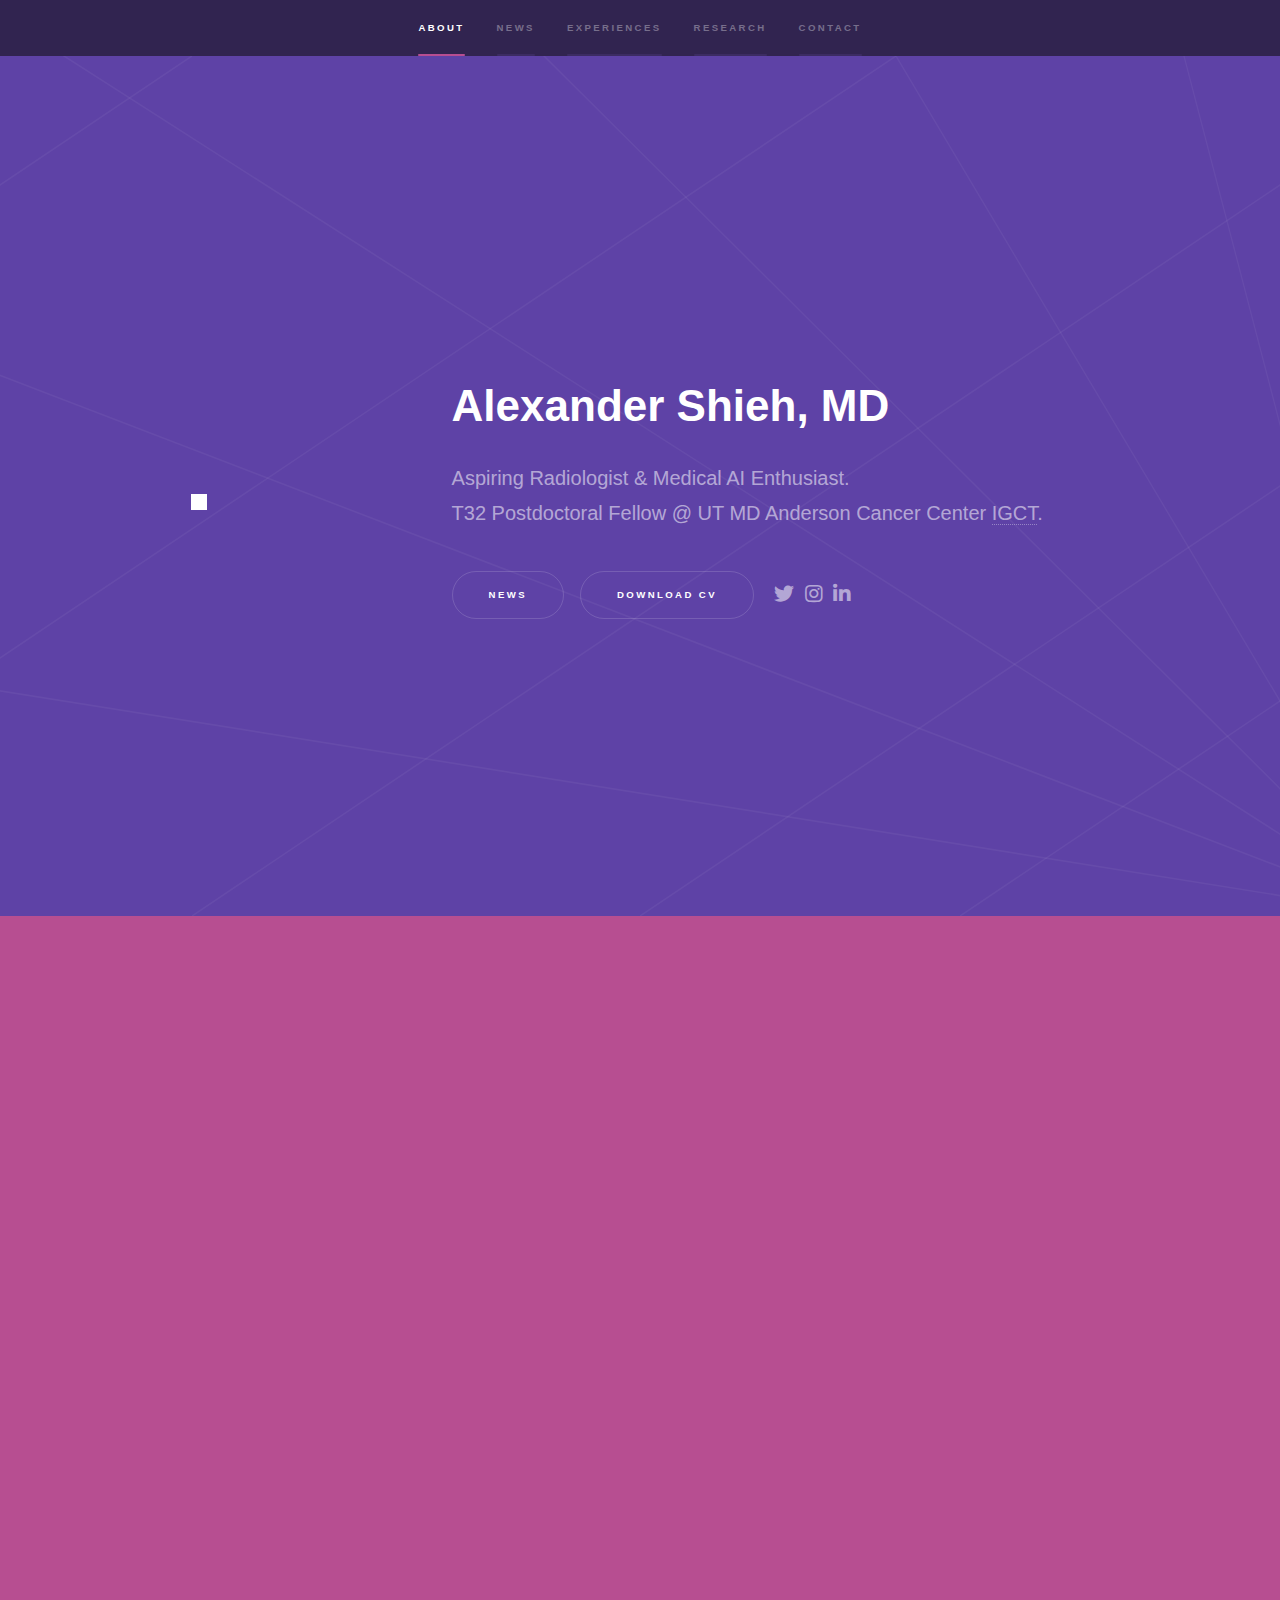
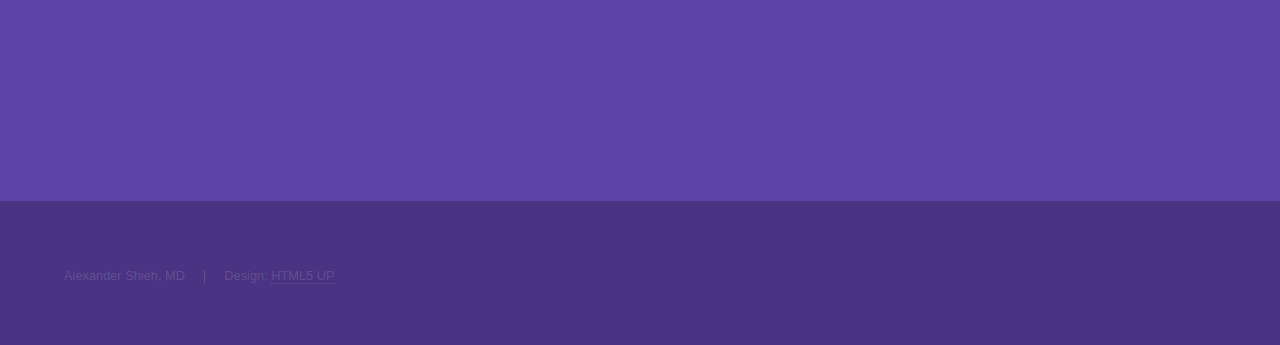
==== index.html @ bccf9dd6 "Update index.html" ====
<!DOCTYPE HTML>
<!--
	Hyperspace by HTML5 UP
	html5up.net | @ajlkn
	Free for personal and commercial use under the CCA 3.0 license (html5up.net/license)
-->
<html>
	<head>
		<title>Alexander Shieh, MD</title>
		<meta charset="utf-8" />
		<meta name="viewport" content="width=device-width, initial-scale=1, user-scalable=no" />
		<link rel="stylesheet" href="assets/css/main.css" />
		<link rel="icon" type="image/x-icon" href="favicon.ico"/>
		<noscript><link rel="stylesheet" href="assets/css/noscript.css" /></noscript>
	</head>
	<body class="is-preload">

		<!-- Sidebar -->
			<section id="sidebar">
				<div class="inner">
					<nav>
						<ul>
							<li><a href="#intro">About</a></li>
							<li><a href="#news">News</a></li>
							<li><a href="#experiences">Experiences</a></li>
							<li><a href="#research">Research</a></li>
							<li><a href="#contact">Contact</a></li>
						</ul>
					</nav>
				</div>
			</section>

		<!-- Wrapper -->
			<div id="wrapper">
				<!-- Intro -->
					<section id="intro" class="wrapper style1 fullscreen fade-up">
						
						<div class="inner">
							<div class="row">
								<div class="col-3 col-12-medium" style="display: flex; justify-content: center; align-items: center;">
									<img style="max-width: 250px; border: 8px solid white;" src="https://www.mdanderson.org/education-training/research-training/postdoctoral-training/postdoctoral-fellowships/igct-t32-training-program/current-trainees-alumni/jcr:content/mainparsys/accordioncontainer/current-col1/textimage_copy.resize.dir.jpg/1694181214146.jpg" alt="" data-position="center center" />								
								</div>
								<div class="col-9 col-12-medium" style="padding-left: 10%; padding-top: 20px;">
									<h1>Alexander Shieh, MD</h1>
									<p>Aspiring Radiologist & Medical AI Enthusiast. <br />
									T32 Postdoctoral Fellow @ UT MD Anderson Cancer Center <a href="https://www.mdanderson.org/research/departments-labs-institutes/programs-centers/image-guided-cancer-therapy-program/seminars-and-workshops.html">IGCT</a>.</p>
									<ul class="actions">
										<li><a href="#news" class="button scrolly">News</a></li>
										<li><a href="https://drive.google.com/file/d/1T7f_Im32HNmeXXTJfCtG2ItEE-HujNPD/view?usp=sharing" class="button scrolly">Download CV</a></li>
										<li style="text-align: center; margin-top: 5px; font-size: 20px;"><a href="https://twitter.com/teweishieh" class="icon brands fa-twitter" style="text-align: center;"><span class="label">Twitter</span></a> 
											<a href="https://www.instagram.com/shiehmd/" class="icon brands fa-instagram" style="text-align: center; margin-left: 5px"><span class="label">Instagram</span></a> 
											<a href="https://www.linkedin.com/in/alexander-shieh-924488b6/" class="icon brands fa-linkedin-in" style="text-align: center; margin-left: 5px"><span class="label">LinkedIn</span></a></li>
									</ul>
									
								</div>
							</div>
						</div>
					</section>



					
				<!-- One -->
					<section id="news" class="wrapper style3 fade-up">
						<div class="inner">
							<h2>News</h2>
							<p>My latest presentations. Welcome to join & looking forward for your feedback. Cheers!</p>

							<div class="table-wrapper">
								<table>
									<thead>
										<tr>
											<th>Time</th>
											<th>Event</th>
											<th>Title</th>
										</tr>
									</thead>
									<tbody>  
										
										<tr>
											<td>11/26/2023 2:30:00 PM</td>
											<td>RSNA 2023 S5-SSGU02</td>
											<td>Multiphase CT Radiomics Correlation with Clear Cell Renal Cell Carcinoma Tumor Immune Microenvironment: A Study on Tumor-Infiltrating Lymphocytes and Tumor-Associated Macrophages</td>
										</tr>
										<tr>
											<td>11/29/2023 10:00:00 AM</td>
											<td>RSNA 2023 W3-STCE2</td>
											<td>Improving Clear Cell Renal Cell Carcinoma PD-L1 Expression Prediction from CT Radiomics with Green Learning</td>
										</tr>
										<tr>
											<td>11/30/2023 12:15:00 PM</td>
											<td>RSNA 2023 R5-STCE2</td>
											<td>Towards Automated Procedural Registry for Interventional Oncology: Feasibility of Using GPT-4 to Extract Critical Diagnostic Imaging Report Findings
											</td>
										</tr>
										<tr>
											<td>02/19/2024</td>
											<td>SPIE Medical Imaging 2024 12931-4</td>
											<td>Feasibility of Extracting Critical Diagnostic Imaging Report Findings Following Percutaneous Liver Ablation with a Large Language Model
											</td>
										</tr>
										<tr>
											<td>03/26/2024</td>
											<td>SIR 2024</td>
											<td>Towards Procedural Registry Automation for Interventional Oncology: Using Large Language Model to Extract Critical Diagnostic Imaging Findings Following Percutaneous Liver Ablation
											</td>
										</tr>

									</tbody>
									
								</table>
							</div>
							
							<!-- <div class="features">
								<section>
									<span class="icon solid major fa-code"></span>
									<h3>Lorem ipsum amet</h3>
									<p>Phasellus convallis elit id ullam corper amet et pulvinar. Duis aliquam turpis mauris, sed ultricies erat dapibus.</p>
								</section>
								<section>
									<span class="icon solid major fa-lock"></span>
									<h3>Aliquam sed nullam</h3>
									<p>Phasellus convallis elit id ullam corper amet et pulvinar. Duis aliquam turpis mauris, sed ultricies erat dapibus.</p>
								</section>
								<section>
									<span class="icon solid major fa-cog"></span>
									<h3>Sed erat ullam corper</h3>
									<p>Phasellus convallis elit id ullam corper amet et pulvinar. Duis aliquam turpis mauris, sed ultricies erat dapibus.</p>
								</section>
								<section>
									<span class="icon solid major fa-desktop"></span>
									<h3>Veroeros quis lorem</h3>
									<p>Phasellus convallis elit id ullam corper amet et pulvinar. Duis aliquam turpis mauris, sed ultricies erat dapibus.</p>
								</section>
								<section>
									<span class="icon solid major fa-link"></span>
									<h3>Urna quis bibendum</h3>
									<p>Phasellus convallis elit id ullam corper amet et pulvinar. Duis aliquam turpis mauris, sed ultricies erat dapibus.</p>
								</section>
								<section>
									<span class="icon major fa-gem"></span>
									<h3>Aliquam urna dapibus</h3>
									<p>Phasellus convallis elit id ullam corper amet et pulvinar. Duis aliquam turpis mauris, sed ultricies erat dapibus.</p>
								</section>
							</div> -->
							<!-- <ul class="actions">
								<li><a href="generic.html" class="button">Learn more</a></li>
							</ul> -->
						</div>
					</section>

					<section id="experiences" class="wrapper style1 fade-up">
						<div class="inner">
							<h2>Experiences</h2>
							<p>I obtained my MD and BSc in computer science from National Taiwan University in 2023.</p>
							<div class="table-wrapper">
								<h3>Work Experiences</h3>
								<table>
									<thead>
										<tr>
											<th>Position</th>
											<th>Institution</th>
											<th>Skillset</th>
										</tr>
									</thead>
									<tbody>
										<tr>
											<td>Postdoctoral Fellow <br />2023/7-</td>
											<td>NIH T32 Image-Guided Cancer Therapy Training Program, Department of Interventional Radiology, The University of Texas MD Anderson Cancer Center. <br />Primary Mentor: Dr. Bruno Odisio.</td>
											<td>Clinical Interventional Radiology Research, Ablation Margin Analysis, Large Language Models Applications in Radiology.</td>
										</tr>
										<tr>
											<td>Research Associate <br />2023/2-2023/5</td>
											<td>Department of Radiology, Keck School of Medicine, University of Southern California. <br />Advisor: Dr. Vinay Duddalwar.</td>
											<td>Radiomics Analysis, Computational Pathology</td>
										</tr>
										<tr>
											<td>Research Associate <br />2022/9-2023/1</td>
											<td>Cardiovascular Artificial Intelligence Research Group, College of Medicine, National Taiwan University. <br />Advisor: Dr. Wen-Jeng Lee and Dr. Tzung-Dau Wang</td>
											<td>Coronary CT Angiography, AI-based Coronary Artery Calcium Scoring, Pericoronary Adipose Tissue Analysis and Vessel Segmentation.</td>
										</tr>
										<tr>
											<td>Research Internship <br />2022/6-2023/8</td>
											<td>Radiology and Imaging Sciences, National Institutes of Health Clinical Center. <br />Advisor: Dr. Ronald Summers.</td>
											<td>Large-scale Lesion Detection</td>
										</tr>
										<tr>
											<td>Research Internship <br />2017/7-2017/8</td>
											<td>Institute of Information Science, Academia Sinica. <br />Advisor: Dr. Wen-Lian Hsu</td>
											<td>Natural Language Processing, Dependency Parser</td>
										</tr>
									</tbody>
									
								</table>
								<h3>Awards</h3>
								<table>
									<thead>
										<tr>
											<th>Year</th>
											<th>Award</th>
											<th>Work</th>
										</tr>
									</thead>
									<tbody>
										<tr>
											<td>2023</td>
											<td>First Prize, Emory Health AI Bias Datathon</td>
											<td>Embedding Model for CXR: Good or Bad for Reducing Bias?</td>
										</tr>
										<tr>
											<td>2023</td>
											<td>Young Investigator Award First Runner Up, Society of Cardiovascular CT (SCCT)</td>
											<td>Radiomics Analysis of Sex-specific Differences in Pericoronary Adipose Tissue Extracted from Coronary CT Angiography</td>
										</tr>
										<tr>
											<td>2021</td>
											<td>Appier AI Contribution Award, NTU CSIE Research Exposition</td>
											<td>Generating Citation Sentences for Multiple References With Intent Control</td>
										</tr>
										<tr>
											<td>2019</td>
											<td>Appier First Prize, NTU CSIE Research Exposition</td>
											<td>Towards Understanding of Medical Randomized Controlled Trials by Conclusion Generation</td>
										</tr>
										<tr>
											<td>2017</td>
											<td>First Place, NCTS Health Hackathon (National Center for Theoretical Science and Mount Sinai Health System) & First Prize H. Spectrum Demo Day (YongLin Healthcare Foundation)</td>
											<td>Patient Relay Optimizer: Help Hospital Physicians Reduce Critical Information Loss During Shift Changes</td>
										</tr>
									</tbody>
									
								</table>
								


							</div>


						</div>
					</section>


				<!-- Two -->
					<section id="research" class="wrapper style2 fade-up">
						<div class="inner">
							<h2>Research</h2>
							<!-- <p>Selected list of my papers and abstracts.</p> -->
							
							<h3>Radiomics and Computational Pathology of Renal Cell Carcinoma</h3>
							<ul class="alt">
								<li>Shieh, A., Cen, S., Varghese, B., Hwang, D., Lei, X., Siddiqi, I., Aron, M., Gill, I., Wallace, W.D., & Duddalwar V. (2023, Sep). Radiomics Correlation to CD68+ Tumor-Associated Macrophages in Clear Cell Renal Cell Carcinoma. Oncology, Online(ahead of print), 10.1159/000534078.</li>
								<li>Shieh, A., Cen, S., Varghese, B., Hwang, D., Lei, X., Gurumurthy, K., Siddiqi, I., Aron, M., Gill, I., Wallace, W.D., & Duddalwar V. (2023, Apr). Radiomic Assessment of Clear Cell Renal Cell Carcinoma Tumor Immune Microenvironment. Journal of Urology, 209(4S , Supplement), PD22-06. (AUA)</li>
								<li>Shieh, A.T.W., Cen, S.Y., Varghese, B., Hwang, D.H., Lei, X., Gurumurthy, K., Siddiqi, I., Aron, M., Gill, I., Wallace, W.D., & Duddalwar, V.A.. (2023, Mar). Bridging Radiomics to Tumor Immune Microenvironment Assessment in Clear Cell Renal Cell Carcinoma. Proc. SPIE, 12567, 03. (SIPAIM)</li>
							</ul>

							<h3>Cardiovascular Imaging</h3>
							<ul class="alt">
								<li>Shieh, A., Tsai, Y., Lee, W., & Wang, T. (2023, Aug).Discovering pericoronary adipose tissue differences between normal and atherosclerotic coronary segments with radiomics analysis. (ESC)</li>
								<li>Shieh, A., Tsai, Y., Lee, W., & Wang, T. (2023, Jul). Radiomics Analysis of Sex-specific Differences in Pericoronary Adipose Tissue Extracted from Coronary CT Angiography. Journal of Cardiovascular Computed Tomography, 17(4, Supplement), S44. (SCCT)</li>
								<li>Shieh, A., Cheng Y., Lee, W., & Wang, T. (2023, Jul). Towards Comprehensive Cardiovascular Analysis for Non-contrast Cardiac and Chest CT: Automated Heart, Aorta, Coronary Artery and Coronary Artery Calcium Segmentation. Journal of Cardiovascular Computed Tomography, 17(4, Supplement), S57. (SCCT)</li>
								<li>Shieh, A., Tsai, Y.T., Sun, Y.T., Chang, C.H., Yan, J.Y., Lee, W.J., & Wang, T.D. (2023, Jun). Exploring Pericoronary Adipose Tissue Differences Between Calcified and Non-Calcified Plaques on Coronary CT Angiography With Fat Attenuation Index and Radiomics Analysis. European Heart Journal - Cardiovascular Imaging, 24(Supplement 1), jead119.324. (EACVI)</li>
								<li>Shieh, A.T.W., Cheng, Y.T., Lee, W.J. & Wang, T.D. (2023, May). Optimal Fluoroscopy Views from Computed Tomography Angiography for Internal Pudendal Artery Endovascular Intervention. Journal of the Society for Cardiovascular Angiography & Interventions, 2(3, supplement), 100960. (SCAI)</li>
								<li>Shieh, A., Cheng, Y., Lee, W., & Wang, T. (2023, Mar). Detailed Segmentation of Pelvic Arteries in Pelvic CT Angiography with Deep Learning. Journal of Vascular and Interventional Radiology, 34(3, Supplement), S69. (SIR)</li>
							</ul>

							<h3>Lesion Detection</h3>
							<ul class="alt">
								<li>Shieh, A., Mathai, T.S., Liu, J., Paul, A., & Summers, R.M. (2023, Apr). Correcting Class Imbalances with Self-Training for Improved Universal Lesion Detection and Tagging. Proc. SPIE, 12465, 12. (SPIE MI)</li>
							</ul>

							<h3>Medical Natural Language Processing</h3>
							<ul class="alt">
								<li>Shieh, A.T.W., Chuang, Y.S., Su, S.Y., & Chen, Y.N. (2019, Nov). Towards Understanding of Medical Randomized Controlled Trials by Conclusion Generation. Proceedings of the Tenth International Workshop on Health Text Mining and Information Analysis, D19(62 14), 108–117.</li>
								<li>Wu, J.Y., Shieh, A.T.W., Hsu, S.J., & Chen, Y.N. (2021, Dec). Towards Generating Citation Sentences for Multiple References with Intent Control. arXiv:2112.01332.</li>
							</ul>
							
							<ul class="actions">
								<li><a href="https://scholar.google.com/citations?user=HOygwdwAAAAJ&hl=en" class="button">Google Scholar</a></li>
							</ul>
						</div>
					</section>


					<!-- <section id="one" class="wrapper style2 spotlights">
						<section>
							<a href="#" class="image"><img src="images/pic01.jpg" alt="" data-position="center center" /></a>
							<div class="content">
								<div class="inner">
									<h2>Sed ipsum dolor</h2>
									<p>Phasellus convallis elit id ullamcorper pulvinar. Duis aliquam turpis mauris, eu ultricies erat malesuada quis. Aliquam dapibus.</p>
									<ul class="actions">
										<li><a href="generic.html" class="button">Learn more</a></li>
									</ul>
								</div>
							</div>
						</section>
						<section>
							<a href="#" class="image"><img src="images/pic02.jpg" alt="" data-position="top center" /></a>
							<div class="content">
								<div class="inner">
									<h2>Feugiat consequat</h2>
									<p>Phasellus convallis elit id ullamcorper pulvinar. Duis aliquam turpis mauris, eu ultricies erat malesuada quis. Aliquam dapibus.</p>
									<ul class="actions">
										<li><a href="generic.html" class="button">Learn more</a></li>
									</ul>
								</div>
							</div>
						</section>
						<section>
							<a href="#" class="image"><img src="images/pic03.jpg" alt="" data-position="25% 25%" /></a>
							<div class="content">
								<div class="inner">
									<h2>Cardiovascular Imaging</h2>
									<p>Phasellus convallis elit id ullamcorper pulvinar. Duis aliquam turpis mauris, eu ultricies erat malesuada quis. Aliquam dapibus.</p>
									<ul class="actions">
										<li><a href="generic.html" class="button">Learn more</a></li>
									</ul>
								</div>
							</div>
						</section>
					</section> -->

				
					<!-- <section id="two" class="wrapper style3 fade-up">
						<div class="inner">
							<h2>What we do</h2>
							<p>Phasellus convallis elit id ullamcorper pulvinar. Duis aliquam turpis mauris, eu ultricies erat malesuada quis. Aliquam dapibus, lacus eget hendrerit bibendum, urna est aliquam sem, sit amet imperdiet est velit quis lorem.</p>
							<div class="features">
								<section>
									<span class="icon solid major fa-code"></span>
									<h3>Lorem ipsum amet</h3>
									<p>Phasellus convallis elit id ullam corper amet et pulvinar. Duis aliquam turpis mauris, sed ultricies erat dapibus.</p>
								</section>
								<section>
									<span class="icon solid major fa-lock"></span>
									<h3>Aliquam sed nullam</h3>
									<p>Phasellus convallis elit id ullam corper amet et pulvinar. Duis aliquam turpis mauris, sed ultricies erat dapibus.</p>
								</section>
								<section>
									<span class="icon solid major fa-cog"></span>
									<h3>Sed erat ullam corper</h3>
									<p>Phasellus convallis elit id ullam corper amet et pulvinar. Duis aliquam turpis mauris, sed ultricies erat dapibus.</p>
								</section>
								<section>
									<span class="icon solid major fa-desktop"></span>
									<h3>Veroeros quis lorem</h3>
									<p>Phasellus convallis elit id ullam corper amet et pulvinar. Duis aliquam turpis mauris, sed ultricies erat dapibus.</p>
								</section>
								<section>
									<span class="icon solid major fa-link"></span>
									<h3>Urna quis bibendum</h3>
									<p>Phasellus convallis elit id ullam corper amet et pulvinar. Duis aliquam turpis mauris, sed ultricies erat dapibus.</p>
								</section>
								<section>
									<span class="icon major fa-gem"></span>
									<h3>Aliquam urna dapibus</h3>
									<p>Phasellus convallis elit id ullam corper amet et pulvinar. Duis aliquam turpis mauris, sed ultricies erat dapibus.</p>
								</section>
							</div>
							<ul class="actions">
								<li><a href="generic.html" class="button">Learn more</a></li>
							</ul>
						</div>
					</section> -->

				<!-- Three -->
					<section id="contact" class="wrapper style1 fade-up">
						<div class="inner">
							<h2>Contact</h2>
							<div class="split style1">
								<section>
									<iframe style="background-color: #e6e1f9;" src="https://docs.google.com/forms/d/e/1FAIpQLScxiwz_8pfMb5xhi6vtOjo7yUaok8q3Q_PAItHNAJgIfEaOlQ/viewform?embedded=true" width="100%" height="400px" frameborder="0" marginheight="0" marginwidth="0">Loading…</iframe>
								</section>
								<section>
									<ul class="contact">
										<li>
											<h3>Address</h3>
											<span>1400 Pressler St<br />
												Houston, TX 77030<br />
											USA</span>
										</li>
										<!-- <li>
											<h3>Email</h3>
											<a href="#"></a>
										</li> -->
										<li>
											<h3>Phone</h3>
											<span>(949) range(6,9)-4981</span>
										</li>
										<li>
											<h3>Social</h3>
											<ul class="icons">
												<li><a href="https://twitter.com/teweishieh" class="icon brands fa-twitter"><span class="label">Twitter</span></a></li>
												<!-- <li><a href="#" class="icon brands fa-facebook-f"><span class="label">Facebook</span></a></li> -->
												<!-- <li><a href="#" class="icon brands fa-github"><span class="label">GitHub</span></a></li> -->
												<li><a href="https://www.instagram.com/shiehmd/" class="icon brands fa-instagram"><span class="label">Instagram</span></a></li>
												<li><a href="https://www.linkedin.com/in/alexander-shieh-924488b6/" class="icon brands fa-linkedin-in"><span class="label">LinkedIn</span></a></li>
											</ul>
										</li>
									</ul>
								</section>
							</div>
						</div>
					</section>

			</div>

		<!-- Footer -->
			<footer id="footer" class="wrapper style1-alt">
				<div class="inner">
					<ul class="menu">
						<li>Alexander Shieh, MD </li><li>Design: <a href="http://html5up.net">HTML5 UP</a></li>
					</ul>
				</div>
			</footer>

		<!-- Scripts -->
			<script src="assets/js/jquery.min.js"></script>
			<script src="assets/js/jquery.scrollex.min.js"></script>
			<script src="assets/js/jquery.scrolly.min.js"></script>
			<script src="assets/js/browser.min.js"></script>
			<script src="assets/js/breakpoints.min.js"></script>
			<script src="assets/js/util.js"></script>
			<script src="assets/js/main.js"></script>

	</body>
</html>
---- assets/css/main.css ----
@import url(fontawesome-all.min.css);

/*
	Hyperspace by HTML5 UP
	html5up.net | @ajlkn
	Free for personal and commercial use under the CCA 3.0 license (html5up.net/license)
*/

html, body, div, span, applet, object,
iframe, h1, h2, h3, h4, h5, h6, p, blockquote,
pre, a, abbr, acronym, address, big, cite,
code, del, dfn, em, img, ins, kbd, q, s, samp,
small, strike, strong, sub, sup, tt, var, b,
u, i, center, dl, dt, dd, ol, ul, li, fieldset,
form, label, legend, table, caption, tbody,
tfoot, thead, tr, th, td, article, aside,
canvas, details, embed, figure, figcaption,
footer, header, hgroup, menu, nav, output, ruby,
section, summary, time, mark, audio, video {
	margin: 0;
	padding: 0;
	border: 0;
	font-size: 100%;
	font: inherit;
	vertical-align: baseline;}

article, aside, details, figcaption, figure,
footer, header, hgroup, menu, nav, section {
	display: block;}

body {
	line-height: 1;
}

ol, ul {
	list-style: none;
}

blockquote, q {
	quotes: none;
}

	blockquote:before, blockquote:after, q:before, q:after {
		content: '';
		content: none;
	}

table {
	border-collapse: collapse;
	border-spacing: 0;
}

body {
	-webkit-text-size-adjust: none;
}

mark {
	background-color: transparent;
	color: inherit;
}

input::-moz-focus-inner {
	border: 0;
	padding: 0;
}

input, select, textarea {
	-moz-appearance: none;
	-webkit-appearance: none;
	-ms-appearance: none;
	appearance: none;
}

/* Basic */

	@-ms-viewport {
		width: device-width;
	}

	body {
		-ms-overflow-style: scrollbar;
	}

	@media screen and (max-width: 480px) {

		html, body {
			min-width: 320px;
		}

	}

	html {
		box-sizing: border-box;
	}

	*, *:before, *:after {
		box-sizing: inherit;
	}

	body {
		background: #312450;
	}

		body.is-preload *, body.is-preload *:before, body.is-preload *:after {
			-moz-animation: none !important;
			-webkit-animation: none !important;
			-ms-animation: none !important;
			animation: none !important;
			-moz-transition: none !important;
			-webkit-transition: none !important;
			-ms-transition: none !important;
			transition: none !important;
		}

/* Type */

	body, input, select, textarea {
		color: rgba(255, 255, 255, 0.55);
		font-family: Arial, Helvetica, sans-serif;
		font-size: 16.5pt;
		font-weight: normal;
		line-height: 1.75;
	}

		@media screen and (max-width: 1680px) {

			body, input, select, textarea {
				font-size: 13pt;
			}

		}

		@media screen and (max-width: 1280px) {

			body, input, select, textarea {
				font-size: 12pt;
			}

		}

		@media screen and (max-width: 360px) {

			body, input, select, textarea {
				font-size: 11pt;
			}

		}

	a {
		-moz-transition: color 0.2s ease, border-bottom-color 0.2s ease;
		-webkit-transition: color 0.2s ease, border-bottom-color 0.2s ease;
		-ms-transition: color 0.2s ease, border-bottom-color 0.2s ease;
		transition: color 0.2s ease, border-bottom-color 0.2s ease;
		border-bottom: dotted 1px rgba(255, 255, 255, 0.35);
		color: inherit;
		text-decoration: none;
	}

		a:hover {
			border-bottom-color: transparent;
			color: #ffffff;
		}

	strong, b {
		color: #ffffff;
		font-weight: bold;
	}

	em, i {
		font-style: italic;
	}

	p {
		margin: 0 0 2em 0;
	}

	h1, h2, h3, h4, h5, h6 {
		color: #ffffff;
		font-weight: bold;
		line-height: 1.5;
		margin: 0 0 0.5em 0;
	}

		h1 a, h2 a, h3 a, h4 a, h5 a, h6 a {
			color: inherit;
			text-decoration: none;
		}

	h1 {
		font-size: 2.75em;
	}

		h1.major {
			margin: 0 0 1.3em 0;
			position: relative;
			padding-bottom: 0.35em;
		}

			h1.major:after {
				background-image: -moz-linear-gradient(to right, #5e42a6, #b74e91);
				background-image: -webkit-linear-gradient(to right, #5e42a6, #b74e91);
				background-image: -ms-linear-gradient(to right, #5e42a6, #b74e91);
				background-image: linear-gradient(to right, #5e42a6, #b74e91);
				-moz-transition: max-width 0.2s ease;
				-webkit-transition: max-width 0.2s ease;
				-ms-transition: max-width 0.2s ease;
				transition: max-width 0.2s ease;
				border-radius: 0.2em;
				bottom: 0;
				content: '';
				height: 0.05em;
				position: absolute;
				right: 0;
				width: 100%;
			}

	h2 {
		font-size: 1.75em;
	}

	h3 {
		font-size: 1.1em;
	}

	h4 {
		font-size: 1em;
	}

	h5 {
		font-size: 0.8em;
	}

	h6 {
		font-size: 0.6em;
	}

	@media screen and (max-width: 736px) {

		h1 {
			font-size: 2em;
		}

		h2 {
			font-size: 1.25em;
		}

		h3 {
			font-size: 1em;
		}

		h4 {
			font-size: 0.8em;
		}

		h5 {
			font-size: 0.6em;
		}

		h6 {
			font-size: 0.6em;
		}

	}

	sub {
		font-size: 0.8em;
		position: relative;
		top: 0.5em;
	}

	sup {
		font-size: 0.8em;
		position: relative;
		top: -0.5em;
	}

	blockquote {
		border-left: solid 4px rgba(255, 255, 255, 0.15);
		font-style: italic;
		margin: 0 0 2em 0;
		padding: 0.5em 0 0.5em 2em;
	}

	code {
		background: rgba(255, 255, 255, 0.05);
		border-radius: 0.25em;
		border: solid 1px rgba(255, 255, 255, 0.15);
		font-family: "Courier New", monospace;
		font-size: 0.9em;
		margin: 0 0.25em;
		padding: 0.25em 0.65em;
	}

	pre {
		-webkit-overflow-scrolling: touch;
		font-family: "Courier New", monospace;
		font-size: 0.9em;
		margin: 0 0 2em 0;
	}

		pre code {
			display: block;
			line-height: 1.75em;
			padding: 1em 1.5em;
			overflow-x: auto;
		}

	hr {
		border: 0;
		border-bottom: solid 1px rgba(255, 255, 255, 0.15);
		margin: 2em 0;
	}

		hr.major {
			margin: 3em 0;
		}

	.align-left {
		text-align: left;
	}

	.align-center {
		text-align: center;
	}

	.align-right {
		text-align: right;
	}

/* Row */

	.row {
		display: flex;
		flex-wrap: wrap;
		box-sizing: border-box;
		align-items: stretch;
	}

		.row > * {
			box-sizing: border-box;
		}

		.row.gtr-uniform > * > :last-child {
			margin-bottom: 0;
		}

		.row.aln-left {
			justify-content: flex-start;
		}

		.row.aln-center {
			justify-content: center;
		}

		.row.aln-right {
			justify-content: flex-end;
		}

		.row.aln-top {
			align-items: flex-start;
		}

		.row.aln-middle {
			align-items: center;
		}

		.row.aln-bottom {
			align-items: flex-end;
		}

		.row > .imp {
			order: -1;
		}

		.row > .col-1 {
			width: 8.33333%;
		}

		.row > .off-1 {
			margin-left: 8.33333%;
		}

		.row > .col-2 {
			width: 16.66667%;
		}

		.row > .off-2 {
			margin-left: 16.66667%;
		}

		.row > .col-3 {
			width: 25%;
		}

		.row > .off-3 {
			margin-left: 25%;
		}

		.row > .col-4 {
			width: 33.33333%;
		}

		.row > .off-4 {
			margin-left: 33.33333%;
		}

		.row > .col-5 {
			width: 41.66667%;
		}

		.row > .off-5 {
			margin-left: 41.66667%;
		}

		.row > .col-6 {
			width: 50%;
		}

		.row > .off-6 {
			margin-left: 50%;
		}

		.row > .col-7 {
			width: 58.33333%;
		}

		.row > .off-7 {
			margin-left: 58.33333%;
		}

		.row > .col-8 {
			width: 66.66667%;
		}

		.row > .off-8 {
			margin-left: 66.66667%;
		}

		.row > .col-9 {
			width: 75%;
		}

		.row > .off-9 {
			margin-left: 75%;
		}

		.row > .col-10 {
			width: 83.33333%;
		}

		.row > .off-10 {
			margin-left: 83.33333%;
		}

		.row > .col-11 {
			width: 91.66667%;
		}

		.row > .off-11 {
			margin-left: 91.66667%;
		}

		.row > .col-12 {
			width: 100%;
		}

		.row > .off-12 {
			margin-left: 100%;
		}

		.row.gtr-0 {
			margin-top: 0;
			margin-left: 0em;
		}

			.row.gtr-0 > * {
				padding: 0 0 0 0em;
			}

			.row.gtr-0.gtr-uniform {
				margin-top: 0em;
			}

				.row.gtr-0.gtr-uniform > * {
					padding-top: 0em;
				}

		.row.gtr-25 {
			margin-top: 0;
			margin-left: -0.375em;
		}

			.row.gtr-25 > * {
				padding: 0 0 0 0.375em;
			}

			.row.gtr-25.gtr-uniform {
				margin-top: -0.375em;
			}

				.row.gtr-25.gtr-uniform > * {
					padding-top: 0.375em;
				}

		.row.gtr-50 {
			margin-top: 0;
			margin-left: -0.75em;
		}

			.row.gtr-50 > * {
				padding: 0 0 0 0.75em;
			}

			.row.gtr-50.gtr-uniform {
				margin-top: -0.75em;
			}

				.row.gtr-50.gtr-uniform > * {
					padding-top: 0.75em;
				}

		.row {
			margin-top: 0;
			margin-left: -1.5em;
		}

			.row > * {
				padding: 0 0 0 1.5em;
			}

			.row.gtr-uniform {
				margin-top: -1.5em;
			}

				.row.gtr-uniform > * {
					padding-top: 1.5em;
				}

		.row.gtr-150 {
			margin-top: 0;
			margin-left: -2.25em;
		}

			.row.gtr-150 > * {
				padding: 0 0 0 2.25em;
			}

			.row.gtr-150.gtr-uniform {
				margin-top: -2.25em;
			}

				.row.gtr-150.gtr-uniform > * {
					padding-top: 2.25em;
				}

		.row.gtr-200 {
			margin-top: 0;
			margin-left: -3em;
		}

			.row.gtr-200 > * {
				padding: 0 0 0 3em;
			}

			.row.gtr-200.gtr-uniform {
				margin-top: -3em;
			}

				.row.gtr-200.gtr-uniform > * {
					padding-top: 3em;
				}

		@media screen and (max-width: 1680px) {

			.row {
				display: flex;
				flex-wrap: wrap;
				box-sizing: border-box;
				align-items: stretch;
			}

				.row > * {
					box-sizing: border-box;
				}

				.row.gtr-uniform > * > :last-child {
					margin-bottom: 0;
				}

				.row.aln-left {
					justify-content: flex-start;
				}

				.row.aln-center {
					justify-content: center;
				}

				.row.aln-right {
					justify-content: flex-end;
				}

				.row.aln-top {
					align-items: flex-start;
				}

				.row.aln-middle {
					align-items: center;
				}

				.row.aln-bottom {
					align-items: flex-end;
				}

				.row > .imp-xlarge {
					order: -1;
				}

				.row > .col-1-xlarge {
					width: 8.33333%;
				}

				.row > .off-1-xlarge {
					margin-left: 8.33333%;
				}

				.row > .col-2-xlarge {
					width: 16.66667%;
				}

				.row > .off-2-xlarge {
					margin-left: 16.66667%;
				}

				.row > .col-3-xlarge {
					width: 25%;
				}

				.row > .off-3-xlarge {
					margin-left: 25%;
				}

				.row > .col-4-xlarge {
					width: 33.33333%;
				}

				.row > .off-4-xlarge {
					margin-left: 33.33333%;
				}

				.row > .col-5-xlarge {
					width: 41.66667%;
				}

				.row > .off-5-xlarge {
					margin-left: 41.66667%;
				}

				.row > .col-6-xlarge {
					width: 50%;
				}

				.row > .off-6-xlarge {
					margin-left: 50%;
				}

				.row > .col-7-xlarge {
					width: 58.33333%;
				}

				.row > .off-7-xlarge {
					margin-left: 58.33333%;
				}

				.row > .col-8-xlarge {
					width: 66.66667%;
				}

				.row > .off-8-xlarge {
					margin-left: 66.66667%;
				}

				.row > .col-9-xlarge {
					width: 75%;
				}

				.row > .off-9-xlarge {
					margin-left: 75%;
				}

				.row > .col-10-xlarge {
					width: 83.33333%;
				}

				.row > .off-10-xlarge {
					margin-left: 83.33333%;
				}

				.row > .col-11-xlarge {
					width: 91.66667%;
				}

				.row > .off-11-xlarge {
					margin-left: 91.66667%;
				}

				.row > .col-12-xlarge {
					width: 100%;
				}

				.row > .off-12-xlarge {
					margin-left: 100%;
				}

				.row.gtr-0 {
					margin-top: 0;
					margin-left: 0em;
				}

					.row.gtr-0 > * {
						padding: 0 0 0 0em;
					}

					.row.gtr-0.gtr-uniform {
						margin-top: 0em;
					}

						.row.gtr-0.gtr-uniform > * {
							padding-top: 0em;
						}

				.row.gtr-25 {
					margin-top: 0;
					margin-left: -0.375em;
				}

					.row.gtr-25 > * {
						padding: 0 0 0 0.375em;
					}

					.row.gtr-25.gtr-uniform {
						margin-top: -0.375em;
					}

						.row.gtr-25.gtr-uniform > * {
							padding-top: 0.375em;
						}

				.row.gtr-50 {
					margin-top: 0;
					margin-left: -0.75em;
				}

					.row.gtr-50 > * {
						padding: 0 0 0 0.75em;
					}

					.row.gtr-50.gtr-uniform {
						margin-top: -0.75em;
					}

						.row.gtr-50.gtr-uniform > * {
							padding-top: 0.75em;
						}

				.row {
					margin-top: 0;
					margin-left: -1.5em;
				}

					.row > * {
						padding: 0 0 0 1.5em;
					}

					.row.gtr-uniform {
						margin-top: -1.5em;
					}

						.row.gtr-uniform > * {
							padding-top: 1.5em;
						}

				.row.gtr-150 {
					margin-top: 0;
					margin-left: -2.25em;
				}

					.row.gtr-150 > * {
						padding: 0 0 0 2.25em;
					}

					.row.gtr-150.gtr-uniform {
						margin-top: -2.25em;
					}

						.row.gtr-150.gtr-uniform > * {
							padding-top: 2.25em;
						}

				.row.gtr-200 {
					margin-top: 0;
					margin-left: -3em;
				}

					.row.gtr-200 > * {
						padding: 0 0 0 3em;
					}

					.row.gtr-200.gtr-uniform {
						margin-top: -3em;
					}

						.row.gtr-200.gtr-uniform > * {
							padding-top: 3em;
						}

		}

		@media screen and (max-width: 1280px) {

			.row {
				display: flex;
				flex-wrap: wrap;
				box-sizing: border-box;
				align-items: stretch;
			}

				.row > * {
					box-sizing: border-box;
				}

				.row.gtr-uniform > * > :last-child {
					margin-bottom: 0;
				}

				.row.aln-left {
					justify-content: flex-start;
				}

				.row.aln-center {
					justify-content: center;
				}

				.row.aln-right {
					justify-content: flex-end;
				}

				.row.aln-top {
					align-items: flex-start;
				}

				.row.aln-middle {
					align-items: center;
				}

				.row.aln-bottom {
					align-items: flex-end;
				}

				.row > .imp-large {
					order: -1;
				}

				.row > .col-1-large {
					width: 8.33333%;
				}

				.row > .off-1-large {
					margin-left: 8.33333%;
				}

				.row > .col-2-large {
					width: 16.66667%;
				}

				.row > .off-2-large {
					margin-left: 16.66667%;
				}

				.row > .col-3-large {
					width: 25%;
				}

				.row > .off-3-large {
					margin-left: 25%;
				}

				.row > .col-4-large {
					width: 33.33333%;
				}

				.row > .off-4-large {
					margin-left: 33.33333%;
				}

				.row > .col-5-large {
					width: 41.66667%;
				}

				.row > .off-5-large {
					margin-left: 41.66667%;
				}

				.row > .col-6-large {
					width: 50%;
				}

				.row > .off-6-large {
					margin-left: 50%;
				}

				.row > .col-7-large {
					width: 58.33333%;
				}

				.row > .off-7-large {
					margin-left: 58.33333%;
				}

				.row > .col-8-large {
					width: 66.66667%;
				}

				.row > .off-8-large {
					margin-left: 66.66667%;
				}

				.row > .col-9-large {
					width: 75%;
				}

				.row > .off-9-large {
					margin-left: 75%;
				}

				.row > .col-10-large {
					width: 83.33333%;
				}

				.row > .off-10-large {
					margin-left: 83.33333%;
				}

				.row > .col-11-large {
					width: 91.66667%;
				}

				.row > .off-11-large {
					margin-left: 91.66667%;
				}

				.row > .col-12-large {
					width: 100%;
				}

				.row > .off-12-large {
					margin-left: 100%;
				}

				.row.gtr-0 {
					margin-top: 0;
					margin-left: 0em;
				}

					.row.gtr-0 > * {
						padding: 0 0 0 0em;
					}

					.row.gtr-0.gtr-uniform {
						margin-top: 0em;
					}

						.row.gtr-0.gtr-uniform > * {
							padding-top: 0em;
						}

				.row.gtr-25 {
					margin-top: 0;
					margin-left: -0.375em;
				}

					.row.gtr-25 > * {
						padding: 0 0 0 0.375em;
					}

					.row.gtr-25.gtr-uniform {
						margin-top: -0.375em;
					}

						.row.gtr-25.gtr-uniform > * {
							padding-top: 0.375em;
						}

				.row.gtr-50 {
					margin-top: 0;
					margin-left: -0.75em;
				}

					.row.gtr-50 > * {
						padding: 0 0 0 0.75em;
					}

					.row.gtr-50.gtr-uniform {
						margin-top: -0.75em;
					}

						.row.gtr-50.gtr-uniform > * {
							padding-top: 0.75em;
						}

				.row {
					margin-top: 0;
					margin-left: -1.5em;
				}

					.row > * {
						padding: 0 0 0 1.5em;
					}

					.row.gtr-uniform {
						margin-top: -1.5em;
					}

						.row.gtr-uniform > * {
							padding-top: 1.5em;
						}

				.row.gtr-150 {
					margin-top: 0;
					margin-left: -2.25em;
				}

					.row.gtr-150 > * {
						padding: 0 0 0 2.25em;
					}

					.row.gtr-150.gtr-uniform {
						margin-top: -2.25em;
					}

						.row.gtr-150.gtr-uniform > * {
							padding-top: 2.25em;
						}

				.row.gtr-200 {
					margin-top: 0;
					margin-left: -3em;
				}

					.row.gtr-200 > * {
						padding: 0 0 0 3em;
					}

					.row.gtr-200.gtr-uniform {
						margin-top: -3em;
					}

						.row.gtr-200.gtr-uniform > * {
							padding-top: 3em;
						}

		}

		@media screen and (max-width: 980px) {

			.row {
				display: flex;
				flex-wrap: wrap;
				box-sizing: border-box;
				align-items: stretch;
			}

				.row > * {
					box-sizing: border-box;
				}

				.row.gtr-uniform > * > :last-child {
					margin-bottom: 0;
				}

				.row.aln-left {
					justify-content: flex-start;
				}

				.row.aln-center {
					justify-content: center;
				}

				.row.aln-right {
					justify-content: flex-end;
				}

				.row.aln-top {
					align-items: flex-start;
				}

				.row.aln-middle {
					align-items: center;
				}

				.row.aln-bottom {
					align-items: flex-end;
				}

				.row > .imp-medium {
					order: -1;
				}

				.row > .col-1-medium {
					width: 8.33333%;
				}

				.row > .off-1-medium {
					margin-left: 8.33333%;
				}

				.row > .col-2-medium {
					width: 16.66667%;
				}

				.row > .off-2-medium {
					margin-left: 16.66667%;
				}

				.row > .col-3-medium {
					width: 25%;
				}

				.row > .off-3-medium {
					margin-left: 25%;
				}

				.row > .col-4-medium {
					width: 33.33333%;
				}

				.row > .off-4-medium {
					margin-left: 33.33333%;
				}

				.row > .col-5-medium {
					width: 41.66667%;
				}

				.row > .off-5-medium {
					margin-left: 41.66667%;
				}

				.row > .col-6-medium {
					width: 50%;
				}

				.row > .off-6-medium {
					margin-left: 50%;
				}

				.row > .col-7-medium {
					width: 58.33333%;
				}

				.row > .off-7-medium {
					margin-left: 58.33333%;
				}

				.row > .col-8-medium {
					width: 66.66667%;
				}

				.row > .off-8-medium {
					margin-left: 66.66667%;
				}

				.row > .col-9-medium {
					width: 75%;
				}

				.row > .off-9-medium {
					margin-left: 75%;
				}

				.row > .col-10-medium {
					width: 83.33333%;
				}

				.row > .off-10-medium {
					margin-left: 83.33333%;
				}

				.row > .col-11-medium {
					width: 91.66667%;
				}

				.row > .off-11-medium {
					margin-left: 91.66667%;
				}

				.row > .col-12-medium {
					width: 100%;
				}

				.row > .off-12-medium {
					margin-left: 100%;
				}

				.row.gtr-0 {
					margin-top: 0;
					margin-left: 0em;
				}

					.row.gtr-0 > * {
						padding: 0 0 0 0em;
					}

					.row.gtr-0.gtr-uniform {
						margin-top: 0em;
					}

						.row.gtr-0.gtr-uniform > * {
							padding-top: 0em;
						}

				.row.gtr-25 {
					margin-top: 0;
					margin-left: -0.375em;
				}

					.row.gtr-25 > * {
						padding: 0 0 0 0.375em;
					}

					.row.gtr-25.gtr-uniform {
						margin-top: -0.375em;
					}

						.row.gtr-25.gtr-uniform > * {
							padding-top: 0.375em;
						}

				.row.gtr-50 {
					margin-top: 0;
					margin-left: -0.75em;
				}

					.row.gtr-50 > * {
						padding: 0 0 0 0.75em;
					}

					.row.gtr-50.gtr-uniform {
						margin-top: -0.75em;
					}

						.row.gtr-50.gtr-uniform > * {
							padding-top: 0.75em;
						}

				.row {
					margin-top: 0;
					margin-left: -1.5em;
				}

					.row > * {
						padding: 0 0 0 1.5em;
					}

					.row.gtr-uniform {
						margin-top: -1.5em;
					}

						.row.gtr-uniform > * {
							padding-top: 1.5em;
						}

				.row.gtr-150 {
					margin-top: 0;
					margin-left: -2.25em;
				}

					.row.gtr-150 > * {
						padding: 0 0 0 2.25em;
					}

					.row.gtr-150.gtr-uniform {
						margin-top: -2.25em;
					}

						.row.gtr-150.gtr-uniform > * {
							padding-top: 2.25em;
						}

				.row.gtr-200 {
					margin-top: 0;
					margin-left: -3em;
				}

					.row.gtr-200 > * {
						padding: 0 0 0 3em;
					}

					.row.gtr-200.gtr-uniform {
						margin-top: -3em;
					}

						.row.gtr-200.gtr-uniform > * {
							padding-top: 3em;
						}

		}

		@media screen and (max-width: 736px) {

			.row {
				display: flex;
				flex-wrap: wrap;
				box-sizing: border-box;
				align-items: stretch;
			}

				.row > * {
					box-sizing: border-box;
				}

				.row.gtr-uniform > * > :last-child {
					margin-bottom: 0;
				}

				.row.aln-left {
					justify-content: flex-start;
				}

				.row.aln-center {
					justify-content: center;
				}

				.row.aln-right {
					justify-content: flex-end;
				}

				.row.aln-top {
					align-items: flex-start;
				}

				.row.aln-middle {
					align-items: center;
				}

				.row.aln-bottom {
					align-items: flex-end;
				}

				.row > .imp-small {
					order: -1;
				}

				.row > .col-1-small {
					width: 8.33333%;
				}

				.row > .off-1-small {
					margin-left: 8.33333%;
				}

				.row > .col-2-small {
					width: 16.66667%;
				}

				.row > .off-2-small {
					margin-left: 16.66667%;
				}

				.row > .col-3-small {
					width: 25%;
				}

				.row > .off-3-small {
					margin-left: 25%;
				}

				.row > .col-4-small {
					width: 33.33333%;
				}

				.row > .off-4-small {
					margin-left: 33.33333%;
				}

				.row > .col-5-small {
					width: 41.66667%;
				}

				.row > .off-5-small {
					margin-left: 41.66667%;
				}

				.row > .col-6-small {
					width: 50%;
				}

				.row > .off-6-small {
					margin-left: 50%;
				}

				.row > .col-7-small {
					width: 58.33333%;
				}

				.row > .off-7-small {
					margin-left: 58.33333%;
				}

				.row > .col-8-small {
					width: 66.66667%;
				}

				.row > .off-8-small {
					margin-left: 66.66667%;
				}

				.row > .col-9-small {
					width: 75%;
				}

				.row > .off-9-small {
					margin-left: 75%;
				}

				.row > .col-10-small {
					width: 83.33333%;
				}

				.row > .off-10-small {
					margin-left: 83.33333%;
				}

				.row > .col-11-small {
					width: 91.66667%;
				}

				.row > .off-11-small {
					margin-left: 91.66667%;
				}

				.row > .col-12-small {
					width: 100%;
				}

				.row > .off-12-small {
					margin-left: 100%;
				}

				.row.gtr-0 {
					margin-top: 0;
					margin-left: 0em;
				}

					.row.gtr-0 > * {
						padding: 0 0 0 0em;
					}

					.row.gtr-0.gtr-uniform {
						margin-top: 0em;
					}

						.row.gtr-0.gtr-uniform > * {
							padding-top: 0em;
						}

				.row.gtr-25 {
					margin-top: 0;
					margin-left: -0.375em;
				}

					.row.gtr-25 > * {
						padding: 0 0 0 0.375em;
					}

					.row.gtr-25.gtr-uniform {
						margin-top: -0.375em;
					}

						.row.gtr-25.gtr-uniform > * {
							padding-top: 0.375em;
						}

				.row.gtr-50 {
					margin-top: 0;
					margin-left: -0.75em;
				}

					.row.gtr-50 > * {
						padding: 0 0 0 0.75em;
					}

					.row.gtr-50.gtr-uniform {
						margin-top: -0.75em;
					}

						.row.gtr-50.gtr-uniform > * {
							padding-top: 0.75em;
						}

				.row {
					margin-top: 0;
					margin-left: -1.5em;
				}

					.row > * {
						padding: 0 0 0 1.5em;
					}

					.row.gtr-uniform {
						margin-top: -1.5em;
					}

						.row.gtr-uniform > * {
							padding-top: 1.5em;
						}

				.row.gtr-150 {
					margin-top: 0;
					margin-left: -2.25em;
				}

					.row.gtr-150 > * {
						padding: 0 0 0 2.25em;
					}

					.row.gtr-150.gtr-uniform {
						margin-top: -2.25em;
					}

						.row.gtr-150.gtr-uniform > * {
							padding-top: 2.25em;
						}

				.row.gtr-200 {
					margin-top: 0;
					margin-left: -3em;
				}

					.row.gtr-200 > * {
						padding: 0 0 0 3em;
					}

					.row.gtr-200.gtr-uniform {
						margin-top: -3em;
					}

						.row.gtr-200.gtr-uniform > * {
							padding-top: 3em;
						}

		}

		@media screen and (max-width: 480px) {

			.row {
				display: flex;
				flex-wrap: wrap;
				box-sizing: border-box;
				align-items: stretch;
			}

				.row > * {
					box-sizing: border-box;
				}

				.row.gtr-uniform > * > :last-child {
					margin-bottom: 0;
				}

				.row.aln-left {
					justify-content: flex-start;
				}

				.row.aln-center {
					justify-content: center;
				}

				.row.aln-right {
					justify-content: flex-end;
				}

				.row.aln-top {
					align-items: flex-start;
				}

				.row.aln-middle {
					align-items: center;
				}

				.row.aln-bottom {
					align-items: flex-end;
				}

				.row > .imp-xsmall {
					order: -1;
				}

				.row > .col-1-xsmall {
					width: 8.33333%;
				}

				.row > .off-1-xsmall {
					margin-left: 8.33333%;
				}

				.row > .col-2-xsmall {
					width: 16.66667%;
				}

				.row > .off-2-xsmall {
					margin-left: 16.66667%;
				}

				.row > .col-3-xsmall {
					width: 25%;
				}

				.row > .off-3-xsmall {
					margin-left: 25%;
				}

				.row > .col-4-xsmall {
					width: 33.33333%;
				}

				.row > .off-4-xsmall {
					margin-left: 33.33333%;
				}

				.row > .col-5-xsmall {
					width: 41.66667%;
				}

				.row > .off-5-xsmall {
					margin-left: 41.66667%;
				}

				.row > .col-6-xsmall {
					width: 50%;
				}

				.row > .off-6-xsmall {
					margin-left: 50%;
				}

				.row > .col-7-xsmall {
					width: 58.33333%;
				}

				.row > .off-7-xsmall {
					margin-left: 58.33333%;
				}

				.row > .col-8-xsmall {
					width: 66.66667%;
				}

				.row > .off-8-xsmall {
					margin-left: 66.66667%;
				}

				.row > .col-9-xsmall {
					width: 75%;
				}

				.row > .off-9-xsmall {
					margin-left: 75%;
				}

				.row > .col-10-xsmall {
					width: 83.33333%;
				}

				.row > .off-10-xsmall {
					margin-left: 83.33333%;
				}

				.row > .col-11-xsmall {
					width: 91.66667%;
				}

				.row > .off-11-xsmall {
					margin-left: 91.66667%;
				}

				.row > .col-12-xsmall {
					width: 100%;
				}

				.row > .off-12-xsmall {
					margin-left: 100%;
				}

				.row.gtr-0 {
					margin-top: 0;
					margin-left: 0em;
				}

					.row.gtr-0 > * {
						padding: 0 0 0 0em;
					}

					.row.gtr-0.gtr-uniform {
						margin-top: 0em;
					}

						.row.gtr-0.gtr-uniform > * {
							padding-top: 0em;
						}

				.row.gtr-25 {
					margin-top: 0;
					margin-left: -0.375em;
				}

					.row.gtr-25 > * {
						padding: 0 0 0 0.375em;
					}

					.row.gtr-25.gtr-uniform {
						margin-top: -0.375em;
					}

						.row.gtr-25.gtr-uniform > * {
							padding-top: 0.375em;
						}

				.row.gtr-50 {
					margin-top: 0;
					margin-left: -0.75em;
				}

					.row.gtr-50 > * {
						padding: 0 0 0 0.75em;
					}

					.row.gtr-50.gtr-uniform {
						margin-top: -0.75em;
					}

						.row.gtr-50.gtr-uniform > * {
							padding-top: 0.75em;
						}

				.row {
					margin-top: 0;
					margin-left: -1.5em;
				}

					.row > * {
						padding: 0 0 0 1.5em;
					}

					.row.gtr-uniform {
						margin-top: -1.5em;
					}

						.row.gtr-uniform > * {
							padding-top: 1.5em;
						}

				.row.gtr-150 {
					margin-top: 0;
					margin-left: -2.25em;
				}

					.row.gtr-150 > * {
						padding: 0 0 0 2.25em;
					}

					.row.gtr-150.gtr-uniform {
						margin-top: -2.25em;
					}

						.row.gtr-150.gtr-uniform > * {
							padding-top: 2.25em;
						}

				.row.gtr-200 {
					margin-top: 0;
					margin-left: -3em;
				}

					.row.gtr-200 > * {
						padding: 0 0 0 3em;
					}

					.row.gtr-200.gtr-uniform {
						margin-top: -3em;
					}

						.row.gtr-200.gtr-uniform > * {
							padding-top: 3em;
						}

		}

/* Box */

	.box {
		border-radius: 0.25em;
		border: solid 1px rgba(255, 255, 255, 0.15);
		margin-bottom: 2em;
		padding: 1.5em;
	}

		.box > :last-child,
		.box > :last-child > :last-child,
		.box > :last-child > :last-child > :last-child {
			margin-bottom: 0;
		}

		.box.alt {
			border: 0;
			border-radius: 0;
			padding: 0;
		}

/* Button */

	input[type="submit"],
	input[type="reset"],
	input[type="button"],
	button,
	.button {
		-moz-appearance: none;
		-webkit-appearance: none;
		-ms-appearance: none;
		appearance: none;
		-moz-transition: border-color 0.2s ease;
		-webkit-transition: border-color 0.2s ease;
		-ms-transition: border-color 0.2s ease;
		transition: border-color 0.2s ease;
		background-color: transparent;
		border: solid 1px !important;
		border-color: rgba(255, 255, 255, 0.15) !important;
		border-radius: 3em;
		color: #ffffff !important;
		cursor: pointer;
		display: inline-block;
		font-size: 0.6em;
		font-weight: bold;
		height: calc(4.75em + 2px);
		letter-spacing: 0.25em;
		line-height: 4.75em;
		outline: 0;
		padding: 0 3.75em;
		position: relative;
		text-align: center;
		text-decoration: none;
		text-transform: uppercase;
		white-space: nowrap;
	}

		input[type="submit"]:after,
		input[type="reset"]:after,
		input[type="button"]:after,
		button:after,
		.button:after {
			-moz-transform: scale(0.25);
			-webkit-transform: scale(0.25);
			-ms-transform: scale(0.25);
			transform: scale(0.25);
			pointer-events: none;
			-moz-transition: opacity 0.2s ease, -moz-transform 0.2s ease;
			-webkit-transition: opacity 0.2s ease, -webkit-transform 0.2s ease;
			-ms-transition: opacity 0.2s ease, -ms-transform 0.2s ease;
			transition: opacity 0.2s ease, transform 0.2s ease;
			background: #ffffff;
			border-radius: 3em;
			content: '';
			height: 100%;
			left: 0;
			opacity: 0;
			position: absolute;
			top: 0;
			width: 100%;
		}

		input[type="submit"].icon:before,
		input[type="reset"].icon:before,
		input[type="button"].icon:before,
		button.icon:before,
		.button.icon:before {
			margin-right: 0.75em;
		}

		input[type="submit"].fit,
		input[type="reset"].fit,
		input[type="button"].fit,
		button.fit,
		.button.fit {
			width: 100%;
		}

		input[type="submit"].small,
		input[type="reset"].small,
		input[type="button"].small,
		button.small,
		.button.small {
			font-size: 0.4em;
		}

		input[type="submit"].large,
		input[type="reset"].large,
		input[type="button"].large,
		button.large,
		.button.large {
			font-size: 0.8em;
		}

		input[type="submit"].primary,
		input[type="reset"].primary,
		input[type="button"].primary,
		button.primary,
		.button.primary {
			background-color: #ffffff;
			color: #312450 !important;
		}

			input[type="submit"].primary:after,
			input[type="reset"].primary:after,
			input[type="button"].primary:after,
			button.primary:after,
			.button.primary:after {
				display: none;
			}

		input[type="submit"].disabled, input[type="submit"]:disabled,
		input[type="reset"].disabled,
		input[type="reset"]:disabled,
		input[type="button"].disabled,
		input[type="button"]:disabled,
		button.disabled,
		button:disabled,
		.button.disabled,
		.button:disabled {
			cursor: default;
			opacity: 0.5;
			pointer-events: none;
		}

		input[type="submit"]:hover,
		input[type="reset"]:hover,
		input[type="button"]:hover,
		button:hover,
		.button:hover {
			border-color: rgba(255, 255, 255, 0.55) !important;
		}

			input[type="submit"]:hover:after,
			input[type="reset"]:hover:after,
			input[type="button"]:hover:after,
			button:hover:after,
			.button:hover:after {
				opacity: 0.05;
				-moz-transform: scale(1);
				-webkit-transform: scale(1);
				-ms-transform: scale(1);
				transform: scale(1);
			}

			input[type="submit"]:hover:active,
			input[type="reset"]:hover:active,
			input[type="button"]:hover:active,
			button:hover:active,
			.button:hover:active {
				border-color: #ffffff !important;
			}

				input[type="submit"]:hover:active:after,
				input[type="reset"]:hover:active:after,
				input[type="button"]:hover:active:after,
				button:hover:active:after,
				.button:hover:active:after {
					opacity: 0.1;
				}

/* Features */

	.features {
		display: -moz-flex;
		display: -webkit-flex;
		display: -ms-flex;
		display: flex;
		-moz-flex-wrap: wrap;
		-webkit-flex-wrap: wrap;
		-ms-flex-wrap: wrap;
		flex-wrap: wrap;
		border-radius: 0.25em;
		border: solid 1px rgba(255, 255, 255, 0.15);
		background: rgba(255, 255, 255, 0.05);
		margin: 0 0 2em 0;
	}

		.features section {
			padding: 3.5em 3em 1em 7em ;
			width: 50%;
			border-top: solid 1px rgba(255, 255, 255, 0.15);
			position: relative;
		}

			.features section:nth-child(-n + 2) {
				border-top-width: 0;
			}

			.features section:nth-child(2n) {
				border-left: solid 1px rgba(255, 255, 255, 0.15);
			}

			.features section .icon {
				-moz-transition: opacity 0.5s ease, -moz-transform 0.5s ease;
				-webkit-transition: opacity 0.5s ease, -webkit-transform 0.5s ease;
				-ms-transition: opacity 0.5s ease, -ms-transform 0.5s ease;
				transition: opacity 0.5s ease, transform 0.5s ease;
				-moz-transition-delay: 1s;
				-webkit-transition-delay: 1s;
				-ms-transition-delay: 1s;
				transition-delay: 1s;
				-moz-transform: scale(1);
				-webkit-transform: scale(1);
				-ms-transform: scale(1);
				transform: scale(1);
				position: absolute;
				left: 3em;
				top: 3em;
				opacity: 1;
			}

			.features section:nth-child(1) .icon {
				-moz-transition-delay: 0.15s;
				-webkit-transition-delay: 0.15s;
				-ms-transition-delay: 0.15s;
				transition-delay: 0.15s;
			}

			.features section:nth-child(2) .icon {
				-moz-transition-delay: 0.3s;
				-webkit-transition-delay: 0.3s;
				-ms-transition-delay: 0.3s;
				transition-delay: 0.3s;
			}

			.features section:nth-child(3) .icon {
				-moz-transition-delay: 0.45s;
				-webkit-transition-delay: 0.45s;
				-ms-transition-delay: 0.45s;
				transition-delay: 0.45s;
			}

			.features section:nth-child(4) .icon {
				-moz-transition-delay: 0.6s;
				-webkit-transition-delay: 0.6s;
				-ms-transition-delay: 0.6s;
				transition-delay: 0.6s;
			}

			.features section:nth-child(5) .icon {
				-moz-transition-delay: 0.75s;
				-webkit-transition-delay: 0.75s;
				-ms-transition-delay: 0.75s;
				transition-delay: 0.75s;
			}

			.features section:nth-child(6) .icon {
				-moz-transition-delay: 0.9s;
				-webkit-transition-delay: 0.9s;
				-ms-transition-delay: 0.9s;
				transition-delay: 0.9s;
			}

			.features section:nth-child(7) .icon {
				-moz-transition-delay: 1.05s;
				-webkit-transition-delay: 1.05s;
				-ms-transition-delay: 1.05s;
				transition-delay: 1.05s;
			}

			.features section:nth-child(8) .icon {
				-moz-transition-delay: 1.2s;
				-webkit-transition-delay: 1.2s;
				-ms-transition-delay: 1.2s;
				transition-delay: 1.2s;
			}

			.features section:nth-child(9) .icon {
				-moz-transition-delay: 1.35s;
				-webkit-transition-delay: 1.35s;
				-ms-transition-delay: 1.35s;
				transition-delay: 1.35s;
			}

			.features section:nth-child(10) .icon {
				-moz-transition-delay: 1.5s;
				-webkit-transition-delay: 1.5s;
				-ms-transition-delay: 1.5s;
				transition-delay: 1.5s;
			}

			.features section:nth-child(11) .icon {
				-moz-transition-delay: 1.65s;
				-webkit-transition-delay: 1.65s;
				-ms-transition-delay: 1.65s;
				transition-delay: 1.65s;
			}

			.features section:nth-child(12) .icon {
				-moz-transition-delay: 1.8s;
				-webkit-transition-delay: 1.8s;
				-ms-transition-delay: 1.8s;
				transition-delay: 1.8s;
			}

			.features section:nth-child(13) .icon {
				-moz-transition-delay: 1.95s;
				-webkit-transition-delay: 1.95s;
				-ms-transition-delay: 1.95s;
				transition-delay: 1.95s;
			}

			.features section:nth-child(14) .icon {
				-moz-transition-delay: 2.1s;
				-webkit-transition-delay: 2.1s;
				-ms-transition-delay: 2.1s;
				transition-delay: 2.1s;
			}

			.features section:nth-child(15) .icon {
				-moz-transition-delay: 2.25s;
				-webkit-transition-delay: 2.25s;
				-ms-transition-delay: 2.25s;
				transition-delay: 2.25s;
			}

			.features section:nth-child(16) .icon {
				-moz-transition-delay: 2.4s;
				-webkit-transition-delay: 2.4s;
				-ms-transition-delay: 2.4s;
				transition-delay: 2.4s;
			}

			.features section:nth-child(17) .icon {
				-moz-transition-delay: 2.55s;
				-webkit-transition-delay: 2.55s;
				-ms-transition-delay: 2.55s;
				transition-delay: 2.55s;
			}

			.features section:nth-child(18) .icon {
				-moz-transition-delay: 2.7s;
				-webkit-transition-delay: 2.7s;
				-ms-transition-delay: 2.7s;
				transition-delay: 2.7s;
			}

			.features section:nth-child(19) .icon {
				-moz-transition-delay: 2.85s;
				-webkit-transition-delay: 2.85s;
				-ms-transition-delay: 2.85s;
				transition-delay: 2.85s;
			}

			.features section:nth-child(20) .icon {
				-moz-transition-delay: 3s;
				-webkit-transition-delay: 3s;
				-ms-transition-delay: 3s;
				transition-delay: 3s;
			}

		.features.inactive section .icon {
			-moz-transform: scale(0.5);
			-webkit-transform: scale(0.5);
			-ms-transform: scale(0.5);
			transform: scale(0.5);
			opacity: 0;
		}

		@media screen and (max-width: 980px) {

			.features {
				display: block;
			}

				.features section {
					border-top-width: 1px !important;
					border-left-width: 0 !important;
					width: 100%;
				}

					.features section:first-child {
						border-top-width: 0 !important;
					}

		}

		@media screen and (max-width: 736px) {

			.features section {
				padding: 2.5em 1.5em 0.1em 5.5em ;
			}

				.features section .icon {
					left: 1.5em;
					top: 2em;
				}

		}

		@media screen and (max-width: 480px) {

			.features section {
				padding: 2em 1.5em 0.1em 1.5em ;
			}

				.features section .icon {
					left: 0;
					position: relative;
					top: 0;
				}

		}

/* Form */

	form {
		margin: 0 0 2em 0;
	}

		form > :last-child {
			margin-bottom: 0;
		}

		form > .fields {
			display: -moz-flex;
			display: -webkit-flex;
			display: -ms-flex;
			display: flex;
			-moz-flex-wrap: wrap;
			-webkit-flex-wrap: wrap;
			-ms-flex-wrap: wrap;
			flex-wrap: wrap;
			width: calc(100% + 3em);
			margin: -1.5em 0 2em -1.5em;
		}

			form > .fields > .field {
				-moz-flex-grow: 0;
				-webkit-flex-grow: 0;
				-ms-flex-grow: 0;
				flex-grow: 0;
				-moz-flex-shrink: 0;
				-webkit-flex-shrink: 0;
				-ms-flex-shrink: 0;
				flex-shrink: 0;
				padding: 1.5em 0 0 1.5em;
				width: calc(100% - 1.5em);
			}

				form > .fields > .field.half {
					width: calc(50% - 0.75em);
				}

				form > .fields > .field.third {
					width: calc(100%/3 - 0.5em);
				}

				form > .fields > .field.quarter {
					width: calc(25% - 0.375em);
				}

		@media screen and (max-width: 480px) {

			form > .fields {
				width: calc(100% + 3em);
				margin: -1.5em 0 2em -1.5em;
			}

				form > .fields > .field {
					padding: 1.5em 0 0 1.5em;
					width: calc(100% - 1.5em);
				}

					form > .fields > .field.half {
						width: calc(100% - 1.5em);
					}

					form > .fields > .field.third {
						width: calc(100% - 1.5em);
					}

					form > .fields > .field.quarter {
						width: calc(100% - 1.5em);
					}

		}

	label {
		color: #ffffff;
		font-weight: bold;
		line-height: 1.5;
		margin: 0 0 0.7em 0;
		display: block;
		font-size: 1.1em;
	}

	input[type="text"],
	input[type="password"],
	input[type="email"],
	input[type="tel"],
	select,
	textarea {
		-moz-appearance: none;
		-webkit-appearance: none;
		-ms-appearance: none;
		appearance: none;
		background: rgba(255, 255, 255, 0.05);
		border-radius: 0.25em;
		border: none;
		border: solid 1px rgba(255, 255, 255, 0.15);
		color: inherit;
		display: block;
		outline: 0;
		padding: 0 1em;
		text-decoration: none;
		width: 100%;
	}

		input[type="text"]:invalid,
		input[type="password"]:invalid,
		input[type="email"]:invalid,
		input[type="tel"]:invalid,
		select:invalid,
		textarea:invalid {
			box-shadow: none;
		}

		input[type="text"]:focus,
		input[type="password"]:focus,
		input[type="email"]:focus,
		input[type="tel"]:focus,
		select:focus,
		textarea:focus {
			border-color: #ffffff;
			box-shadow: 0 0 0 1px #ffffff;
		}

	select {
		background-image: url("data:image/svg+xml;charset=utf8,%3Csvg xmlns='http://www.w3.org/2000/svg' width='40' height='40' preserveAspectRatio='none' viewBox='0 0 40 40'%3E%3Cpath d='M9.4,12.3l10.4,10.4l10.4-10.4c0.2-0.2,0.5-0.4,0.9-0.4c0.3,0,0.6,0.1,0.9,0.4l3.3,3.3c0.2,0.2,0.4,0.5,0.4,0.9 c0,0.4-0.1,0.6-0.4,0.9L20.7,31.9c-0.2,0.2-0.5,0.4-0.9,0.4c-0.3,0-0.6-0.1-0.9-0.4L4.3,17.3c-0.2-0.2-0.4-0.5-0.4-0.9 c0-0.4,0.1-0.6,0.4-0.9l3.3-3.3c0.2-0.2,0.5-0.4,0.9-0.4S9.1,12.1,9.4,12.3z' fill='rgba(255, 255, 255, 0.15)' /%3E%3C/svg%3E");
		background-size: 1.25rem;
		background-repeat: no-repeat;
		background-position: calc(100% - 1rem) center;
		height: 2.75em;
		padding-right: 2.75em;
		text-overflow: ellipsis;
	}

		select option {
			color: #ffffff;
			background: #312450;
		}

		select:focus::-ms-value {
			background-color: transparent;
		}

		select::-ms-expand {
			display: none;
		}

	input[type="text"],
	input[type="password"],
	input[type="email"],
	select {
		height: 2.75em;
	}

	textarea {
		padding: 0.75em 1em;
	}

		body.is-ie textarea {
			min-height: 10em;
		}

	input[type="checkbox"],
	input[type="radio"] {
		-moz-appearance: none;
		-webkit-appearance: none;
		-ms-appearance: none;
		appearance: none;
		display: block;
		float: left;
		margin-right: -2em;
		opacity: 0;
		width: 1em;
		z-index: -1;
	}

		input[type="checkbox"] + label,
		input[type="radio"] + label {
			text-decoration: none;
			color: rgba(255, 255, 255, 0.55);
			cursor: pointer;
			display: inline-block;
			font-size: 1em;
			font-weight: normal;
			padding-left: 2.4em;
			padding-right: 0.75em;
			position: relative;
		}

			input[type="checkbox"] + label:before,
			input[type="radio"] + label:before {
				-moz-osx-font-smoothing: grayscale;
				-webkit-font-smoothing: antialiased;
				display: inline-block;
				font-style: normal;
				font-variant: normal;
				text-rendering: auto;
				line-height: 1;
				text-transform: none !important;
				font-family: 'Font Awesome 5 Free';
				font-weight: 900;
			}

			input[type="checkbox"] + label:before,
			input[type="radio"] + label:before {
				background: rgba(255, 255, 255, 0.05);
				border-radius: 0.25em;
				border: solid 1px rgba(255, 255, 255, 0.15);
				content: '';
				display: inline-block;
				font-size: 0.8em;
				height: 2.0625em;
				left: 0;
				line-height: 2.0625em;
				position: absolute;
				text-align: center;
				top: 0;
				width: 2.0625em;
			}

		input[type="checkbox"]:checked + label:before,
		input[type="radio"]:checked + label:before {
			background: #ffffff;
			border-color: #ffffff;
			color: #b74e91;
			content: '\f00c';
		}

		input[type="checkbox"]:focus + label:before,
		input[type="radio"]:focus + label:before {
			border-color: #ffffff;
			box-shadow: 0 0 0 1px #ffffff;
		}

	input[type="checkbox"] + label:before {
		border-radius: 0.25em;
	}

	input[type="radio"] + label:before {
		border-radius: 100%;
	}

	::-webkit-input-placeholder {
		color: rgba(255, 255, 255, 0.35) !important;
		opacity: 1.0;
	}

	:-moz-placeholder {
		color: rgba(255, 255, 255, 0.35) !important;
		opacity: 1.0;
	}

	::-moz-placeholder {
		color: rgba(255, 255, 255, 0.35) !important;
		opacity: 1.0;
	}

	:-ms-input-placeholder {
		color: rgba(255, 255, 255, 0.35) !important;
		opacity: 1.0;
	}

/* Icon */

	.icon {
		text-decoration: none;
		border-bottom: none;
		position: relative;
	}

		.icon:before {
			-moz-osx-font-smoothing: grayscale;
			-webkit-font-smoothing: antialiased;
			display: inline-block;
			font-style: normal;
			font-variant: normal;
			text-rendering: auto;
			line-height: 1;
			text-transform: none !important;
			font-family: 'Font Awesome 5 Free';
			font-weight: 400;
		}

		.icon > .label {
			display: none;
		}

		.icon:before {
			line-height: inherit;
		}

		.icon.solid:before {
			font-weight: 900;
		}

		.icon.brands:before {
			font-family: 'Font Awesome 5 Brands';
		}

		.icon.major {
			width: 2.5em;
			height: 2.5em;
			display: block;
			background: #ffffff;
			border-radius: 100%;
			color: #312450;
			text-align: center;
			line-height: 2.5em;
			margin: 0 0 1.3em 0;
		}

			.icon.major:before {
				font-size: 1.25em;
			}

				.wrapper.style1 .icon.major:before {
					color: #5e42a6;
				}

				.wrapper.style1-alt .icon.major:before {
					color: #493382;
				}

				.wrapper.style2 .icon.major:before {
					color: #5052b5;
				}

				.wrapper.style2-alt .icon.major:before {
					color: #3e4094;
				}

				.wrapper.style3 .icon.major:before {
					color: #b74e91;
				}

				.wrapper.style3-alt .icon.major:before {
					color: #953d75;
				}

/* Image */

	.image {
		border-radius: 0.25em;
		border: 0;
		display: inline-block;
		position: relative;
	}

		.image img {
			border-radius: 0.25em;
			display: block;
		}

		.image.left, .image.right {
			max-width: 40%;
		}

			.image.left img, .image.right img {
				width: 100%;
			}

		.image.left {
			float: left;
			margin: 0 1.5em 1em 0;
			top: 0.25em;
		}

		.image.right {
			float: right;
			margin: 0 0 1em 1.5em;
			top: 0.25em;
		}

		.image.fit {
			display: block;
			margin: 0 0 2em 0;
			width: 100%;
		}

			.image.fit img {
				width: 100%;
			}

		.image.main {
			display: block;
			margin: 0 0 3em 0;
			width: 100%;
		}

			.image.main img {
				width: 100%;
			}

/* List */

	ol {
		list-style: decimal;
		margin: 0 0 2em 0;
		padding-left: 1.25em;
	}

		ol li {
			padding-left: 0.25em;
		}

	ul {
		list-style: disc;
		margin: 0 0 2em 0;
		padding-left: 1em;
	}

		ul li {
			padding-left: 0.5em;
		}

		ul.alt {
			list-style: none;
			padding-left: 0;
		}

			ul.alt li {
				border-top: solid 1px rgba(255, 255, 255, 0.15);
				padding: 0.5em 0;
			}

				ul.alt li:first-child {
					border-top: 0;
					padding-top: 0;
				}

	dl {
		margin: 0 0 2em 0;
	}

		dl dt {
			display: block;
			font-weight: bold;
			margin: 0 0 1em 0;
		}

		dl dd {
			margin-left: 2em;
		}

/* Actions */

	ul.actions {
		display: -moz-flex;
		display: -webkit-flex;
		display: -ms-flex;
		display: flex;
		cursor: default;
		list-style: none;
		margin-left: -1em;
		padding-left: 0;
	}

		ul.actions li {
			padding: 0 0 0 1em;
			vertical-align: middle;
		}

		ul.actions.special {
			-moz-justify-content: center;
			-webkit-justify-content: center;
			-ms-justify-content: center;
			justify-content: center;
			width: 100%;
			margin-left: 0;
		}

			ul.actions.special li:first-child {
				padding-left: 0;
			}

		ul.actions.stacked {
			-moz-flex-direction: column;
			-webkit-flex-direction: column;
			-ms-flex-direction: column;
			flex-direction: column;
			margin-left: 0;
		}

			ul.actions.stacked li {
				padding: 1.3em 0 0 0;
			}

				ul.actions.stacked li:first-child {
					padding-top: 0;
				}

		ul.actions.fit {
			width: calc(100% + 1em);
		}

			ul.actions.fit li {
				-moz-flex-grow: 1;
				-webkit-flex-grow: 1;
				-ms-flex-grow: 1;
				flex-grow: 1;
				-moz-flex-shrink: 1;
				-webkit-flex-shrink: 1;
				-ms-flex-shrink: 1;
				flex-shrink: 1;
				width: 100%;
			}

				ul.actions.fit li > * {
					width: 100%;
				}

			ul.actions.fit.stacked {
				width: 100%;
			}

		@media screen and (max-width: 480px) {

			ul.actions:not(.fixed) {
				-moz-flex-direction: column;
				-webkit-flex-direction: column;
				-ms-flex-direction: column;
				flex-direction: column;
				margin-left: 0;
				width: 100% !important;
			}

				ul.actions:not(.fixed) li {
					-moz-flex-grow: 1;
					-webkit-flex-grow: 1;
					-ms-flex-grow: 1;
					flex-grow: 1;
					-moz-flex-shrink: 1;
					-webkit-flex-shrink: 1;
					-ms-flex-shrink: 1;
					flex-shrink: 1;
					padding: 1em 0 0 0;
					text-align: center;
					width: 100%;
				}

					ul.actions:not(.fixed) li > * {
						width: 100%;
					}

					ul.actions:not(.fixed) li:first-child {
						padding-top: 0;
					}

					ul.actions:not(.fixed) li input[type="submit"],
					ul.actions:not(.fixed) li input[type="reset"],
					ul.actions:not(.fixed) li input[type="button"],
					ul.actions:not(.fixed) li button,
					ul.actions:not(.fixed) li .button {
						width: 100%;
					}

						ul.actions:not(.fixed) li input[type="submit"].icon:before,
						ul.actions:not(.fixed) li input[type="reset"].icon:before,
						ul.actions:not(.fixed) li input[type="button"].icon:before,
						ul.actions:not(.fixed) li button.icon:before,
						ul.actions:not(.fixed) li .button.icon:before {
							margin-left: -0.5rem;
						}

		}

/* Contact */

	ul.contact {
		list-style: none;
		padding: 0;
	}

		ul.contact > li {
			padding: 0;
			margin: 1.5em 0 0 0;
		}

			ul.contact > li:first-child {
				margin-top: 0;
			}

/* Icons */

	ul.icons {
		cursor: default;
		list-style: none;
		padding-left: 0;
	}

		ul.icons li {
			display: inline-block;
			padding: 0 0.75em 0 0;
		}

			ul.icons li:last-child {
				padding-right: 0;
			}

			ul.icons li > a, ul.icons li > span {
				border: 0;
			}

				ul.icons li > a .label, ul.icons li > span .label {
					display: none;
				}

/* Menu */

	ul.menu {
		list-style: none;
		padding: 0;
	}

		ul.menu > li {
			border-left: solid 1px rgba(255, 255, 255, 0.15);
			display: inline-block;
			line-height: 1;
			margin-left: 1.5em;
			padding: 0 0 0 1.5em;
		}

			ul.menu > li:first-child {
				border-left: 0;
				margin: 0;
				padding-left: 0;
			}

		@media screen and (max-width: 480px) {

			ul.menu > li {
				border-left: 0;
				display: block;
				line-height: inherit;
				margin: 0.5em 0 0 0;
				padding-left: 0;
			}

		}

/* Section/Article */

	section.special, article.special {
		text-align: center;
	}

	header p {
		color: rgba(255, 255, 255, 0.35);
		position: relative;
		margin: 0 0 1.5em 0;
	}

	header h2 + p {
		font-size: 1.25em;
		margin-top: -1em;
		line-height: 1.5em;
	}

	header h3 + p {
		font-size: 1.1em;
		margin-top: -0.8em;
		line-height: 1.5em;
	}

	header h4 + p,
	header h5 + p,
	header h6 + p {
		font-size: 0.9em;
		margin-top: -0.6em;
		line-height: 1.5em;
	}

/* Split */

	.split {
		display: -moz-flex;
		display: -webkit-flex;
		display: -ms-flex;
		display: flex;
	}

		.split > * {
			width: calc(50% - 2.5em);
		}

		.split > :nth-child(2n - 1) {
			padding-right: 2.5em;
			border-right: solid 1px rgba(255, 255, 255, 0.15);
		}

		.split > :nth-child(2n) {
			padding-left: 2.5em;
		}

		.split.style1 > :nth-child(2n - 1) {
			width: calc(66.66666% - 2.5em);
		}

		.split.style1 > :nth-child(2n) {
			width: calc(33.33333% - 2.5em);
		}

		@media screen and (max-width: 1680px) {

			.split > * {
				width: calc(50% - 2em);
			}

			.split > :nth-child(2n - 1) {
				padding-right: 2em;
			}

			.split > :nth-child(2n) {
				padding-left: 2em;
			}

			.split.style1 > :nth-child(2n - 1) {
				width: calc(66.66666% - 2em);
			}

			.split.style1 > :nth-child(2n) {
				width: calc(33.33333% - 2em);
			}

		}

		@media screen and (max-width: 980px) {

			.split {
				display: block;
			}

				.split > * {
					border-top: solid 1px rgba(255, 255, 255, 0.15);
					margin: 4em 0 0 0;
					padding: 4em 0 0 0;
					width: 100% !important;
				}

				.split > :nth-child(2n - 1) {
					border-right: 0;
					padding-right: 0;
				}

				.split > :nth-child(2n) {
					padding-left: 0;
				}

				.split > :first-child {
					border-top: 0;
					margin-top: 0;
					padding-top: 0;
				}

		}

		@media screen and (max-width: 736px) {

			.split > * {
				margin: 3em 0 0 0;
				padding: 3em 0 0 0;
			}

		}

/* Spotlights */

	.spotlights > section {
		display: -moz-flex;
		display: -webkit-flex;
		display: -ms-flex;
		display: flex;
		-moz-flex-direction: row;
		-webkit-flex-direction: row;
		-ms-flex-direction: row;
		flex-direction: row;
		min-height: 22.5em;
	}

		body.is-ie .spotlights > section {
			min-height: 0;
		}

		.spotlights > section > .image {
			background-position: center center;
			background-size: cover;
			border-radius: 0;
			display: block;
			position: relative;
			width: 25em;
		}

			.spotlights > section > .image img {
				border-radius: 0;
				display: block;
			}

			.spotlights > section > .image:before {
				-moz-transition: opacity 1s ease;
				-webkit-transition: opacity 1s ease;
				-ms-transition: opacity 1s ease;
				transition: opacity 1s ease;
				background: rgba(49, 36, 80, 0.9);
				content: '';
				display: block;
				height: 100%;
				left: 0;
				opacity: 0;
				position: absolute;
				top: 0;
				width: 100%;
			}

		.spotlights > section > .content {
			padding: 4em 5em 2em 5em ;
			display: -moz-flex;
			display: -webkit-flex;
			display: -ms-flex;
			display: flex;
			-moz-flex-direction: column;
			-webkit-flex-direction: column;
			-ms-flex-direction: column;
			flex-direction: column;
			-moz-justify-content: center;
			-webkit-justify-content: center;
			-ms-justify-content: center;
			justify-content: center;
			width: 50em;
			-ms-flex: 1;
		}

			.spotlights > section > .content > .inner {
				-moz-transform: translateX(0) translateY(0);
				-webkit-transform: translateX(0) translateY(0);
				-ms-transform: translateX(0) translateY(0);
				transform: translateX(0) translateY(0);
				-moz-transition: opacity 1s ease, -moz-transform 1s ease;
				-webkit-transition: opacity 1s ease, -webkit-transform 1s ease;
				-ms-transition: opacity 1s ease, -ms-transform 1s ease;
				transition: opacity 1s ease, transform 1s ease;
				opacity: 1;
			}

		.spotlights > section:nth-child(2) {
			background-color: rgba(0, 0, 0, 0.05);
		}

		.spotlights > section:nth-child(3) {
			background-color: rgba(0, 0, 0, 0.1);
		}

		.spotlights > section.inactive > .image:before,
		body.is-preload .spotlights > section > .image:before {
			opacity: 1;
		}

		.spotlights > section.inactive > .content > .inner,
		body.is-preload .spotlights > section > .content > .inner {
			-moz-transform: translateX(-1em);
			-webkit-transform: translateX(-1em);
			-ms-transform: translateX(-1em);
			transform: translateX(-1em);
			opacity: 0;
		}

		@media screen and (max-width: 1680px) {

			.spotlights > section > .content {
				padding: 4em 4em 2em 4em ;
			}

		}

		@media screen and (max-width: 980px) {

			.spotlights > section {
				display: block;
			}

				.spotlights > section > .image {
					width: 100%;
					height: 50vh;
				}

				.spotlights > section > .content {
					width: 100%;
				}

				.spotlights > section.inactive > .content > .inner,
				body.is-preload .spotlights > section > .content > .inner {
					-moz-transform: translateY(1em);
					-webkit-transform: translateY(1em);
					-ms-transform: translateY(1em);
					transform: translateY(1em);
				}

		}

		@media screen and (max-width: 736px) {

			.spotlights > section > .image {
				height: 50vh;
				min-height: 15em;
			}

			.spotlights > section > .content {
				padding: 3em 2em 1em 2em ;
			}

		}

/* Table */

	.table-wrapper {
		-webkit-overflow-scrolling: touch;
		overflow-x: auto;
	}

	table {
		margin: 0 0 2em 0;
		width: 100%;
	}

		table tbody tr {
			border: solid 1px rgba(255, 255, 255, 0.15);
			border-left: 0;
			border-right: 0;
		}

			table tbody tr:nth-child(2n + 1) {
				background-color: rgba(255, 255, 255, 0.05);
			}

		table td {
			padding: 0.75em 0.75em;
		}

		table th {
			color: #ffffff;
			font-size: 1em;
			font-weight: bold;
			padding: 0 0.75em 0.75em 0.75em;
			text-align: left;
		}

		table thead {
			border-bottom: solid 2px rgba(255, 255, 255, 0.15);
		}

		table tfoot {
			border-top: solid 2px rgba(255, 255, 255, 0.15);
		}

		table.alt {
			border-collapse: separate;
		}

			table.alt tbody tr td {
				border: solid 1px rgba(255, 255, 255, 0.15);
				border-left-width: 0;
				border-top-width: 0;
			}

				table.alt tbody tr td:first-child {
					border-left-width: 1px;
				}

			table.alt tbody tr:first-child td {
				border-top-width: 1px;
			}

			table.alt thead {
				border-bottom: 0;
			}

			table.alt tfoot {
				border-top: 0;
			}

/* Wrapper */

	.wrapper {
		position: relative;
	}

		.wrapper > .inner {
			padding: 5em 5em 3em 5em ;
			max-width: 100%;
			width: 75em;
		}

			@media screen and (max-width: 1680px) {

				.wrapper > .inner {
					padding: 4em 4em 2em 4em ;
				}

			}

			@media screen and (max-width: 1280px) {

				.wrapper > .inner {
					width: 100%;
				}

			}

			@media screen and (max-width: 736px) {

				.wrapper > .inner {
					padding: 3em 2em 1em 2em ;
				}

			}

		.wrapper.alt {
			background-color: #261c3e;
		}

		.wrapper.style1 {
			background-color: #5e42a6;
		}

		.wrapper.style1-alt {
			background-color: #493382;
		}

		.wrapper.style2 {
			background-color: #5052b5;
		}

		.wrapper.style2-alt {
			background-color: #3e4094;
		}

		.wrapper.style3 {
			background-color: #b74e91;
		}

		.wrapper.style3-alt {
			background-color: #953d75;
		}

		.wrapper.fullscreen {
			display: -moz-flex;
			display: -webkit-flex;
			display: -ms-flex;
			display: flex;
			-moz-flex-direction: column;
			-webkit-flex-direction: column;
			-ms-flex-direction: column;
			flex-direction: column;
			-moz-justify-content: center;
			-webkit-justify-content: center;
			-ms-justify-content: center;
			justify-content: center;
			min-height: 100vh;
		}

			body.is-ie .wrapper.fullscreen {
				height: 100vh;
			}

			@media screen and (max-width: 1280px) {

				.wrapper.fullscreen {
					min-height: calc(100vh - 2.5em);
				}

					body.is-ie .wrapper.fullscreen {
						height: calc(100vh - 2.5em);
					}

			}

			@media screen and (max-width: 736px) {

				.wrapper.fullscreen {
					padding: 2em 0;
					min-height: 0;
				}

					body.is-ie .wrapper.fullscreen {
						height: auto;
					}

			}

		.wrapper.fade-up > .inner {
			-moz-transform: translateY(0);
			-webkit-transform: translateY(0);
			-ms-transform: translateY(0);
			transform: translateY(0);
			-moz-transition: opacity 1s ease, -moz-transform 1s ease;
			-webkit-transition: opacity 1s ease, -webkit-transform 1s ease;
			-ms-transition: opacity 1s ease, -ms-transform 1s ease;
			transition: opacity 1s ease, transform 1s ease;
			opacity: 1.0;
		}

		.wrapper.fade-up.inactive > .inner,
		body.is-preload .wrapper.fade-up > .inner {
			opacity: 0;
			-moz-transform: translateY(1em);
			-webkit-transform: translateY(1em);
			-ms-transform: translateY(1em);
			transform: translateY(1em);
		}

		.wrapper.fade-down > .inner {
			-moz-transform: translateY(0);
			-webkit-transform: translateY(0);
			-ms-transform: translateY(0);
			transform: translateY(0);
			-moz-transition: opacity 1s ease, -moz-transform 1s ease;
			-webkit-transition: opacity 1s ease, -webkit-transform 1s ease;
			-ms-transition: opacity 1s ease, -ms-transform 1s ease;
			transition: opacity 1s ease, transform 1s ease;
			opacity: 1.0;
		}

		.wrapper.fade-down.inactive > .inner,
		body.is-preload .wrapper.fade-down > .inner {
			opacity: 0;
			-moz-transform: translateY(-1em);
			-webkit-transform: translateY(-1em);
			-ms-transform: translateY(-1em);
			transform: translateY(-1em);
		}

		.wrapper.fade > .inner {
			-moz-transition: opacity 1s ease;
			-webkit-transition: opacity 1s ease;
			-ms-transition: opacity 1s ease;
			transition: opacity 1s ease;
			opacity: 1.0;
		}

		.wrapper.fade.inactive > .inner,
		body.is-preload .wrapper.fade > .inner {
			opacity: 0;
		}

/* Header */

	#header {
		display: -moz-flex;
		display: -webkit-flex;
		display: -ms-flex;
		display: flex;
		background-color: #5e42a6;
		cursor: default;
		padding: 1.75em 2em;
	}

		#header > .title {
			border: 0;
			color: #ffffff;
			display: block;
			font-size: 1.25em;
			font-weight: bold;
		}

		#header > nav {
			-moz-flex: 1;
			-webkit-flex: 1;
			-ms-flex: 1;
			flex: 1;
			text-align: right;
		}

			#header > nav > ul {
				margin: 0;
				padding: 0;
			}

				#header > nav > ul > li {
					display: inline-block;
					margin-left: 1.75em;
					padding: 0;
					vertical-align: middle;
				}

					#header > nav > ul > li:first-child {
						margin-left: 0;
					}

					#header > nav > ul > li a {
						border: 0;
						color: rgba(255, 255, 255, 0.35);
						display: inline-block;
						font-size: 0.6em;
						font-weight: bold;
						letter-spacing: 0.25em;
						text-transform: uppercase;
					}

						#header > nav > ul > li a:hover {
							color: rgba(255, 255, 255, 0.55);
						}

						#header > nav > ul > li a.active {
							color: #ffffff;
						}

		@media screen and (max-width: 736px) {

			#header {
				padding: 1em 2em;
			}

		}

		@media screen and (max-width: 480px) {

			#header {
				display: block;
				padding: 0 2em;
				text-align: left;
			}

				#header .title {
					font-size: 1.25em;
					padding: 1em 0;
				}

				#header > nav {
					border-top: solid 1px rgba(255, 255, 255, 0.15);
					text-align: inherit;
				}

					#header > nav > ul > li {
						margin-left: 1.5em;
					}

						#header > nav > ul > li a {
							height: 6em;
							line-height: 6em;
						}

		}

/* Wrapper (main) */

	#sidebar + #wrapper {
		margin-left: 18em;
	}

		@media screen and (max-width: 1280px) {

			#sidebar + #wrapper {
				margin-left: 0;
				padding-top: 3.5em;
			}

		}

		@media screen and (max-width: 736px) {

			#sidebar + #wrapper {
				padding-top: 0;
			}

		}

	#header + #wrapper > .wrapper > .inner {
		margin: 0 auto;
	}

/* Footer */

	#sidebar + #wrapper + #footer {
		margin-left: 18em;
	}

		@media screen and (max-width: 1280px) {

			#sidebar + #wrapper + #footer {
				margin-left: 0;
			}

		}

	#footer > .inner a {
		border-bottom-color: rgba(255, 255, 255, 0.15);
	}

		#footer > .inner a:hover {
			border-bottom-color: transparent;
		}

	#footer > .inner .menu {
		font-size: 0.8em;
		color: rgba(255, 255, 255, 0.15);
	}

	#header + #wrapper + #footer > .inner {
		margin: 0 auto;
	}

/* Sidebar */

	#sidebar {
		padding: 2.5em 2.5em 0.5em 2.5em ;
		background: #312450;
		cursor: default;
		height: 100vh;
		left: 0;
		overflow-x: hidden;
		overflow-y: auto;
		position: fixed;
		text-align: right;
		top: 0;
		width: 18em;
		z-index: 10000;
	}

		#sidebar > .inner {
			display: -moz-flex;
			display: -webkit-flex;
			display: -ms-flex;
			display: flex;
			-moz-flex-direction: column;
			-webkit-flex-direction: column;
			-ms-flex-direction: column;
			flex-direction: column;
			-moz-justify-content: center;
			-webkit-justify-content: center;
			-ms-justify-content: center;
			justify-content: center;
			-moz-transform: translateY(0);
			-webkit-transform: translateY(0);
			-ms-transform: translateY(0);
			transform: translateY(0);
			-moz-transition: opacity 1s ease;
			-webkit-transition: opacity 1s ease;
			-ms-transition: opacity 1s ease;
			transition: opacity 1s ease;
			min-height: 100%;
			opacity: 1;
			width: 100%;
		}

			body.is-ie #sidebar > .inner {
				height: 100%;
			}

		#sidebar nav > ul {
			list-style: none;
			padding: 0;
		}

			#sidebar nav > ul > li {
				-moz-transform: translateY(0);
				-webkit-transform: translateY(0);
				-ms-transform: translateY(0);
				transform: translateY(0);
				-moz-transition: opacity 0.15s ease, -moz-transform 0.75s ease;
				-webkit-transition: opacity 0.15s ease, -webkit-transform 0.75s ease;
				-ms-transition: opacity 0.15s ease, -ms-transform 0.75s ease;
				transition: opacity 0.15s ease, transform 0.75s ease;
				margin: 1.5em 0 0 0;
				opacity: 1;
				padding: 0;
				position: relative;
			}

				#sidebar nav > ul > li:first-child {
					margin: 0;
				}

				#sidebar nav > ul > li:nth-child(1) {
					-moz-transition-delay: 0.45s;
					-webkit-transition-delay: 0.45s;
					-ms-transition-delay: 0.45s;
					transition-delay: 0.45s;
				}

				#sidebar nav > ul > li:nth-child(2) {
					-moz-transition-delay: 0.65s;
					-webkit-transition-delay: 0.65s;
					-ms-transition-delay: 0.65s;
					transition-delay: 0.65s;
				}

				#sidebar nav > ul > li:nth-child(3) {
					-moz-transition-delay: 0.85s;
					-webkit-transition-delay: 0.85s;
					-ms-transition-delay: 0.85s;
					transition-delay: 0.85s;
				}

				#sidebar nav > ul > li:nth-child(4) {
					-moz-transition-delay: 1.05s;
					-webkit-transition-delay: 1.05s;
					-ms-transition-delay: 1.05s;
					transition-delay: 1.05s;
				}

				#sidebar nav > ul > li:nth-child(5) {
					-moz-transition-delay: 1.25s;
					-webkit-transition-delay: 1.25s;
					-ms-transition-delay: 1.25s;
					transition-delay: 1.25s;
				}

				#sidebar nav > ul > li:nth-child(6) {
					-moz-transition-delay: 1.45s;
					-webkit-transition-delay: 1.45s;
					-ms-transition-delay: 1.45s;
					transition-delay: 1.45s;
				}

				#sidebar nav > ul > li:nth-child(7) {
					-moz-transition-delay: 1.65s;
					-webkit-transition-delay: 1.65s;
					-ms-transition-delay: 1.65s;
					transition-delay: 1.65s;
				}

				#sidebar nav > ul > li:nth-child(8) {
					-moz-transition-delay: 1.85s;
					-webkit-transition-delay: 1.85s;
					-ms-transition-delay: 1.85s;
					transition-delay: 1.85s;
				}

				#sidebar nav > ul > li:nth-child(9) {
					-moz-transition-delay: 2.05s;
					-webkit-transition-delay: 2.05s;
					-ms-transition-delay: 2.05s;
					transition-delay: 2.05s;
				}

				#sidebar nav > ul > li:nth-child(10) {
					-moz-transition-delay: 2.25s;
					-webkit-transition-delay: 2.25s;
					-ms-transition-delay: 2.25s;
					transition-delay: 2.25s;
				}

				#sidebar nav > ul > li:nth-child(11) {
					-moz-transition-delay: 2.45s;
					-webkit-transition-delay: 2.45s;
					-ms-transition-delay: 2.45s;
					transition-delay: 2.45s;
				}

				#sidebar nav > ul > li:nth-child(12) {
					-moz-transition-delay: 2.65s;
					-webkit-transition-delay: 2.65s;
					-ms-transition-delay: 2.65s;
					transition-delay: 2.65s;
				}

				#sidebar nav > ul > li:nth-child(13) {
					-moz-transition-delay: 2.85s;
					-webkit-transition-delay: 2.85s;
					-ms-transition-delay: 2.85s;
					transition-delay: 2.85s;
				}

				#sidebar nav > ul > li:nth-child(14) {
					-moz-transition-delay: 3.05s;
					-webkit-transition-delay: 3.05s;
					-ms-transition-delay: 3.05s;
					transition-delay: 3.05s;
				}

				#sidebar nav > ul > li:nth-child(15) {
					-moz-transition-delay: 3.25s;
					-webkit-transition-delay: 3.25s;
					-ms-transition-delay: 3.25s;
					transition-delay: 3.25s;
				}

				#sidebar nav > ul > li:nth-child(16) {
					-moz-transition-delay: 3.45s;
					-webkit-transition-delay: 3.45s;
					-ms-transition-delay: 3.45s;
					transition-delay: 3.45s;
				}

				#sidebar nav > ul > li:nth-child(17) {
					-moz-transition-delay: 3.65s;
					-webkit-transition-delay: 3.65s;
					-ms-transition-delay: 3.65s;
					transition-delay: 3.65s;
				}

				#sidebar nav > ul > li:nth-child(18) {
					-moz-transition-delay: 3.85s;
					-webkit-transition-delay: 3.85s;
					-ms-transition-delay: 3.85s;
					transition-delay: 3.85s;
				}

				#sidebar nav > ul > li:nth-child(19) {
					-moz-transition-delay: 4.05s;
					-webkit-transition-delay: 4.05s;
					-ms-transition-delay: 4.05s;
					transition-delay: 4.05s;
				}

				#sidebar nav > ul > li:nth-child(20) {
					-moz-transition-delay: 4.25s;
					-webkit-transition-delay: 4.25s;
					-ms-transition-delay: 4.25s;
					transition-delay: 4.25s;
				}

		#sidebar nav a {
			-moz-transition: color 0.2s ease;
			-webkit-transition: color 0.2s ease;
			-ms-transition: color 0.2s ease;
			transition: color 0.2s ease;
			border: 0;
			color: rgba(255, 255, 255, 0.35);
			display: block;
			font-size: 0.6em;
			font-weight: bold;
			letter-spacing: 0.25em;
			line-height: 1.75;
			outline: 0;
			padding: 1.35em 0;
			position: relative;
			text-decoration: none;
			text-transform: uppercase;
		}

			#sidebar nav a:before, #sidebar nav a:after {
				border-radius: 0.2em;
				bottom: 0;
				content: '';
				height: 0.2em;
				position: absolute;
				right: 0;
				width: 100%;
			}

			#sidebar nav a:before {
				background: #3c2c62;
			}

			#sidebar nav a:after {
				background-image: -moz-linear-gradient(to right, #5e42a6, #b74e91);
				background-image: -webkit-linear-gradient(to right, #5e42a6, #b74e91);
				background-image: -ms-linear-gradient(to right, #5e42a6, #b74e91);
				background-image: linear-gradient(to right, #5e42a6, #b74e91);
				-moz-transition: max-width 0.2s ease;
				-webkit-transition: max-width 0.2s ease;
				-ms-transition: max-width 0.2s ease;
				transition: max-width 0.2s ease;
				max-width: 0;
			}

			#sidebar nav a:hover {
				color: rgba(255, 255, 255, 0.55);
			}

			#sidebar nav a.active {
				color: #ffffff;
			}

				#sidebar nav a.active:after {
					max-width: 100%;
				}

		body.is-preload #sidebar > .inner {
			opacity: 0;
		}

		body.is-preload #sidebar nav ul li {
			-moz-transform: translateY(2em);
			-webkit-transform: translateY(2em);
			-ms-transform: translateY(2em);
			transform: translateY(2em);
			opacity: 0;
		}

		@media screen and (max-width: 1280px) {

			#sidebar {
				height: 3.5em;
				left: 0;
				line-height: 3.5em;
				overflow: hidden;
				padding: 0;
				text-align: center;
				top: 0;
				width: 100%;
			}

				#sidebar > .inner {
					-moz-flex-direction: row;
					-webkit-flex-direction: row;
					-ms-flex-direction: row;
					flex-direction: row;
					-moz-align-items: -moz-stretch;
					-webkit-align-items: -webkit-stretch;
					-ms-align-items: -ms-stretch;
					align-items: stretch;
					height: inherit;
					line-height: inherit;
				}

				#sidebar nav {
					height: inherit;
					line-height: inherit;
				}

					#sidebar nav ul {
						display: -moz-flex;
						display: -webkit-flex;
						display: -ms-flex;
						display: flex;
						height: inherit;
						line-height: inherit;
						margin: 0;
					}

						#sidebar nav ul li {
							display: block;
							height: inherit;
							line-height: inherit;
							margin: 0 0 0 2em;
							padding: 0;
						}

					#sidebar nav a {
						height: inherit;
						line-height: inherit;
						padding: 0;
					}

						#sidebar nav a:after {
							background-image: none;
							background-color: #b74e91;
						}

		}

		@media screen and (max-width: 736px) {

			#sidebar {
				display: none;
			}

		}

/* Intro */

	#intro {
		background-attachment: fixed;
		background-image: url("images/intro.svg");
		background-position: top right;
		background-repeat: no-repeat;
		background-size: 100% 100%;
	}

		#intro p {
			font-size: 1.25em;
		}

			@media screen and (max-width: 980px) {

				#intro p br {
					display: none;
				}

			}

			@media screen and (max-width: 736px) {

				#intro p {
					font-size: 1em;
				}

			}

		@media screen and (max-width: 1280px) {

			#intro {
				background-attachment: scroll;
			}

		}
---- assets/css/noscript.css ----
/*
	Hyperspace by HTML5 UP
	html5up.net | @ajlkn
	Free for personal and commercial use under the CCA 3.0 license (html5up.net/license)
*/

/* Spotlights */

	.spotlights > section > .image:before {
		opacity: 0 !important;
	}

	.spotlights > section > .content > .inner {
		-moz-transform: none !important;
		-webkit-transform: none !important;
		-ms-transform: none !important;
		transform: none !important;
		opacity: 1 !important;
	}

/* Wrapper */

	.wrapper > .inner {
		opacity: 1 !important;
		-moz-transform: none !important;
		-webkit-transform: none !important;
		-ms-transform: none !important;
		transform: none !important;
	}

/* Sidebar */

	#sidebar > .inner {
		opacity: 1 !important;
	}

	#sidebar nav > ul > li {
		-moz-transform: none !important;
		-webkit-transform: none !important;
		-ms-transform: none !important;
		transform: none !important;
		opacity: 1 !important;
	}
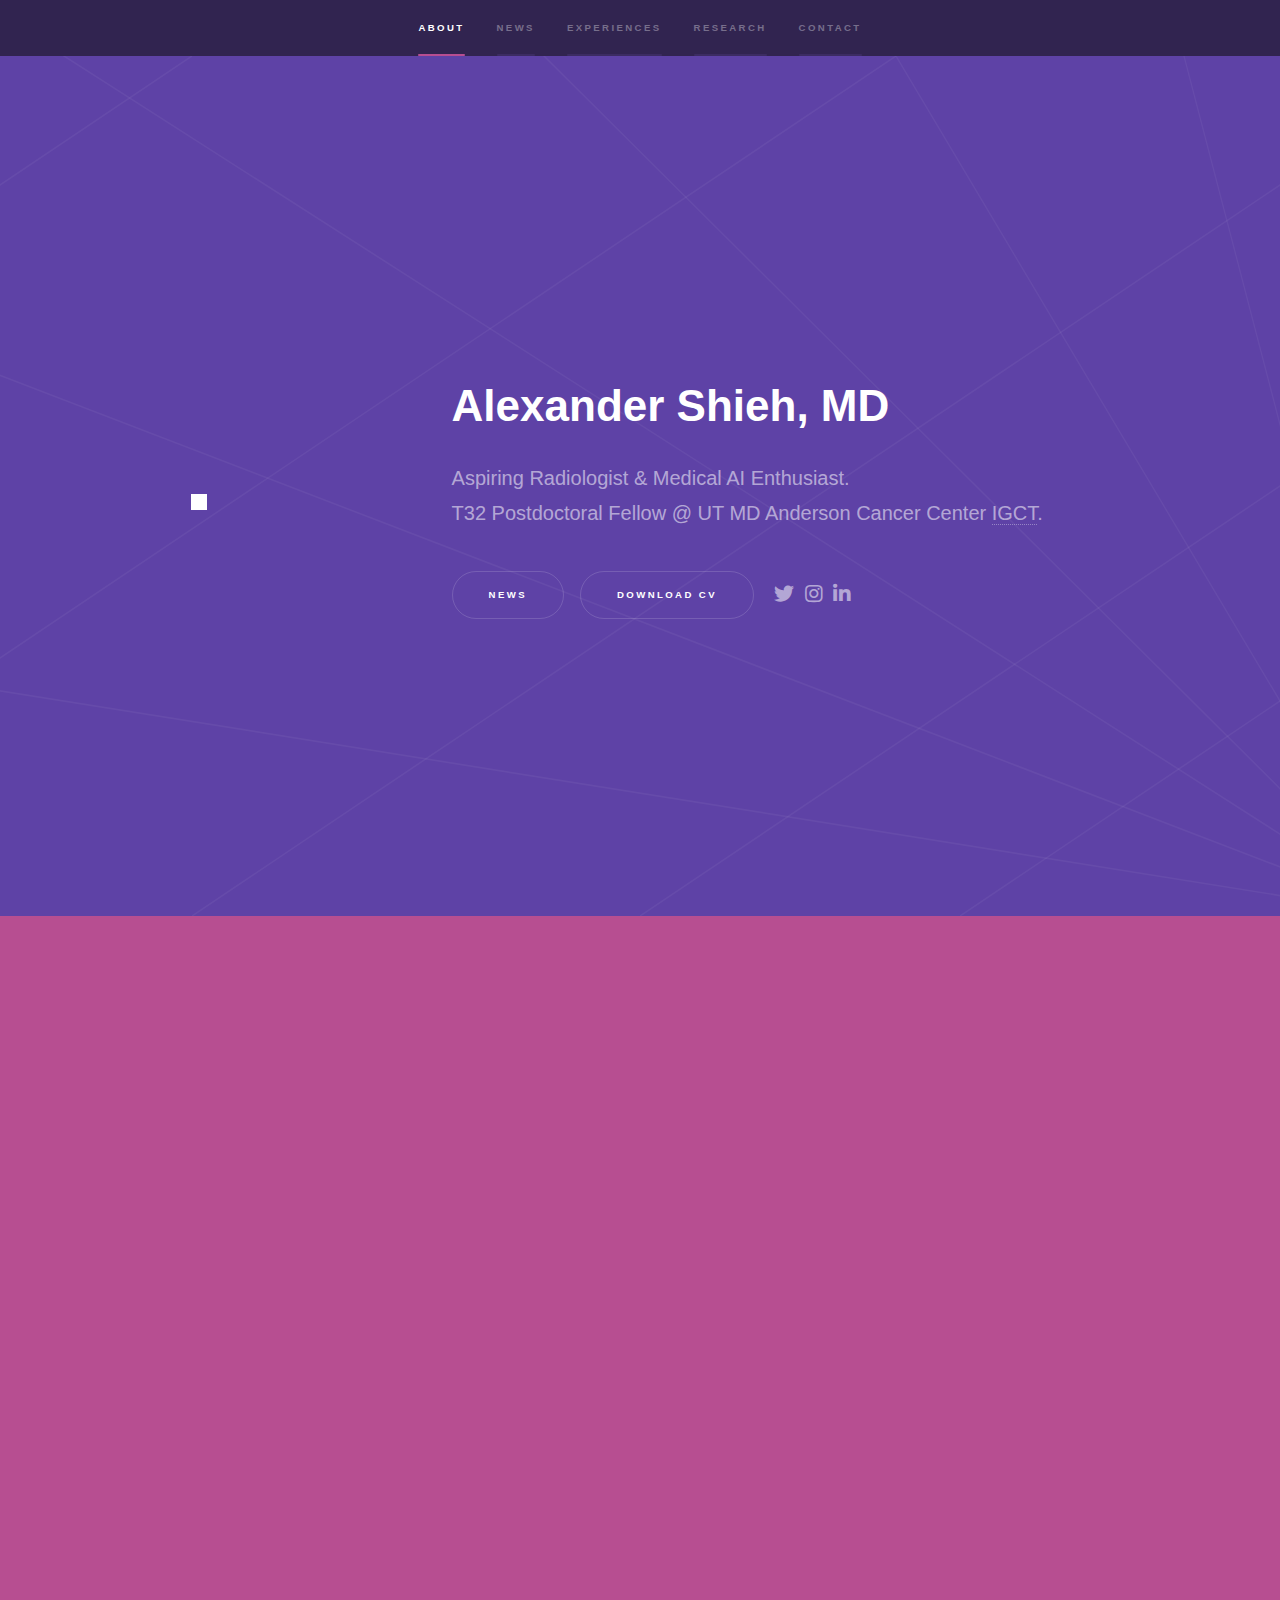
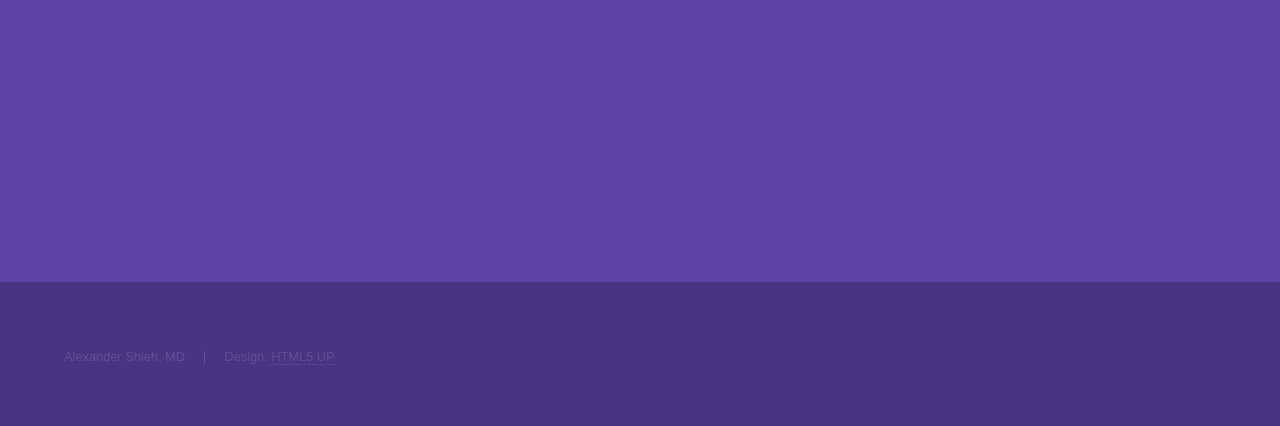
==== commit 6f743b02: "Update" ====
--- a/index.html
+++ b/index.html
@@ -91,6 +91,12 @@
 											<td>11/30/2023 12:15:00 PM</td>
 											<td>RSNA 2023 R5-STCE2</td>
 											<td>Towards Automated Procedural Registry for Interventional Oncology: Feasibility of Using GPT-4 to Extract Critical Diagnostic Imaging Report Findings
+											</td>
+										</tr>
+										<tr>
+											<td>01/26/2024</td>
+											<td>SIO 2024</td>
+											<td>Percutaneous Ablation of Liver Metastases of Pancreatic Cancer: A Preliminary Analysis on Case Characteristics and Ablation Margin
 											</td>
 										</tr>
 										<tr>
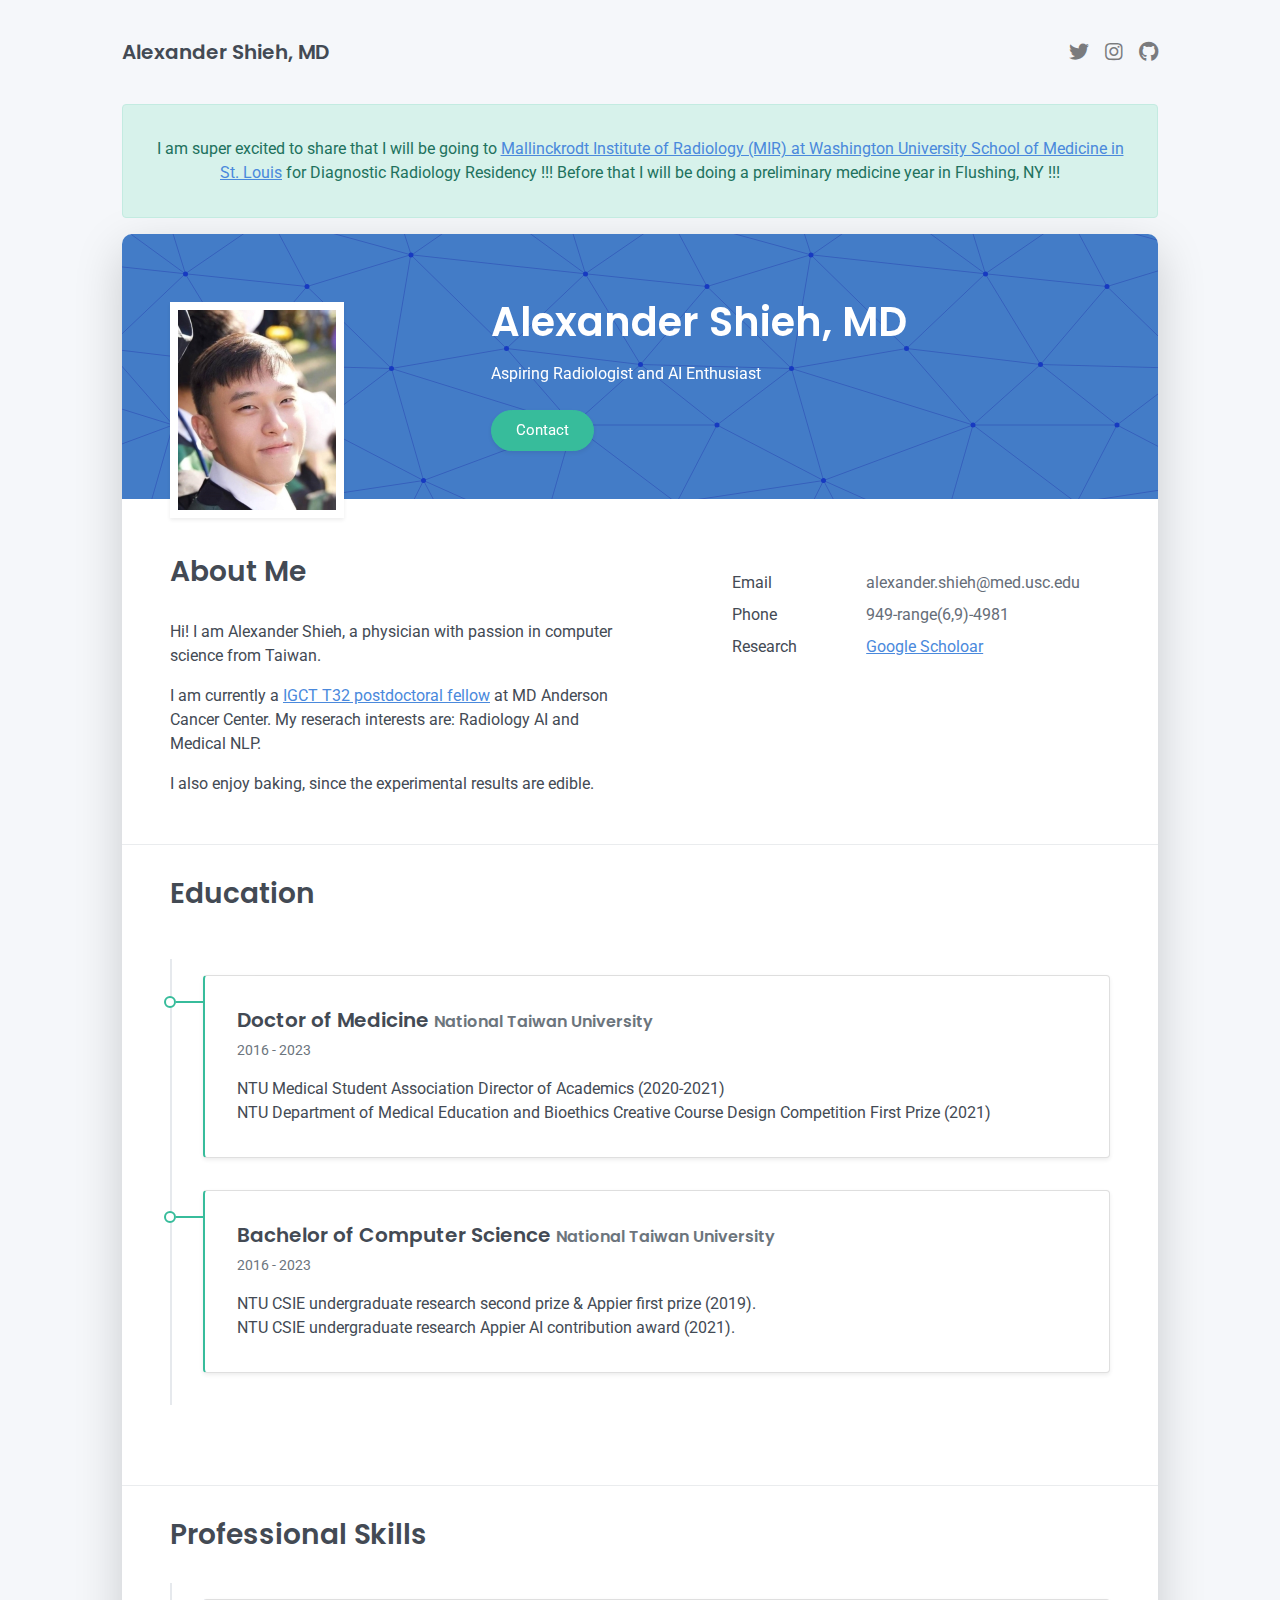
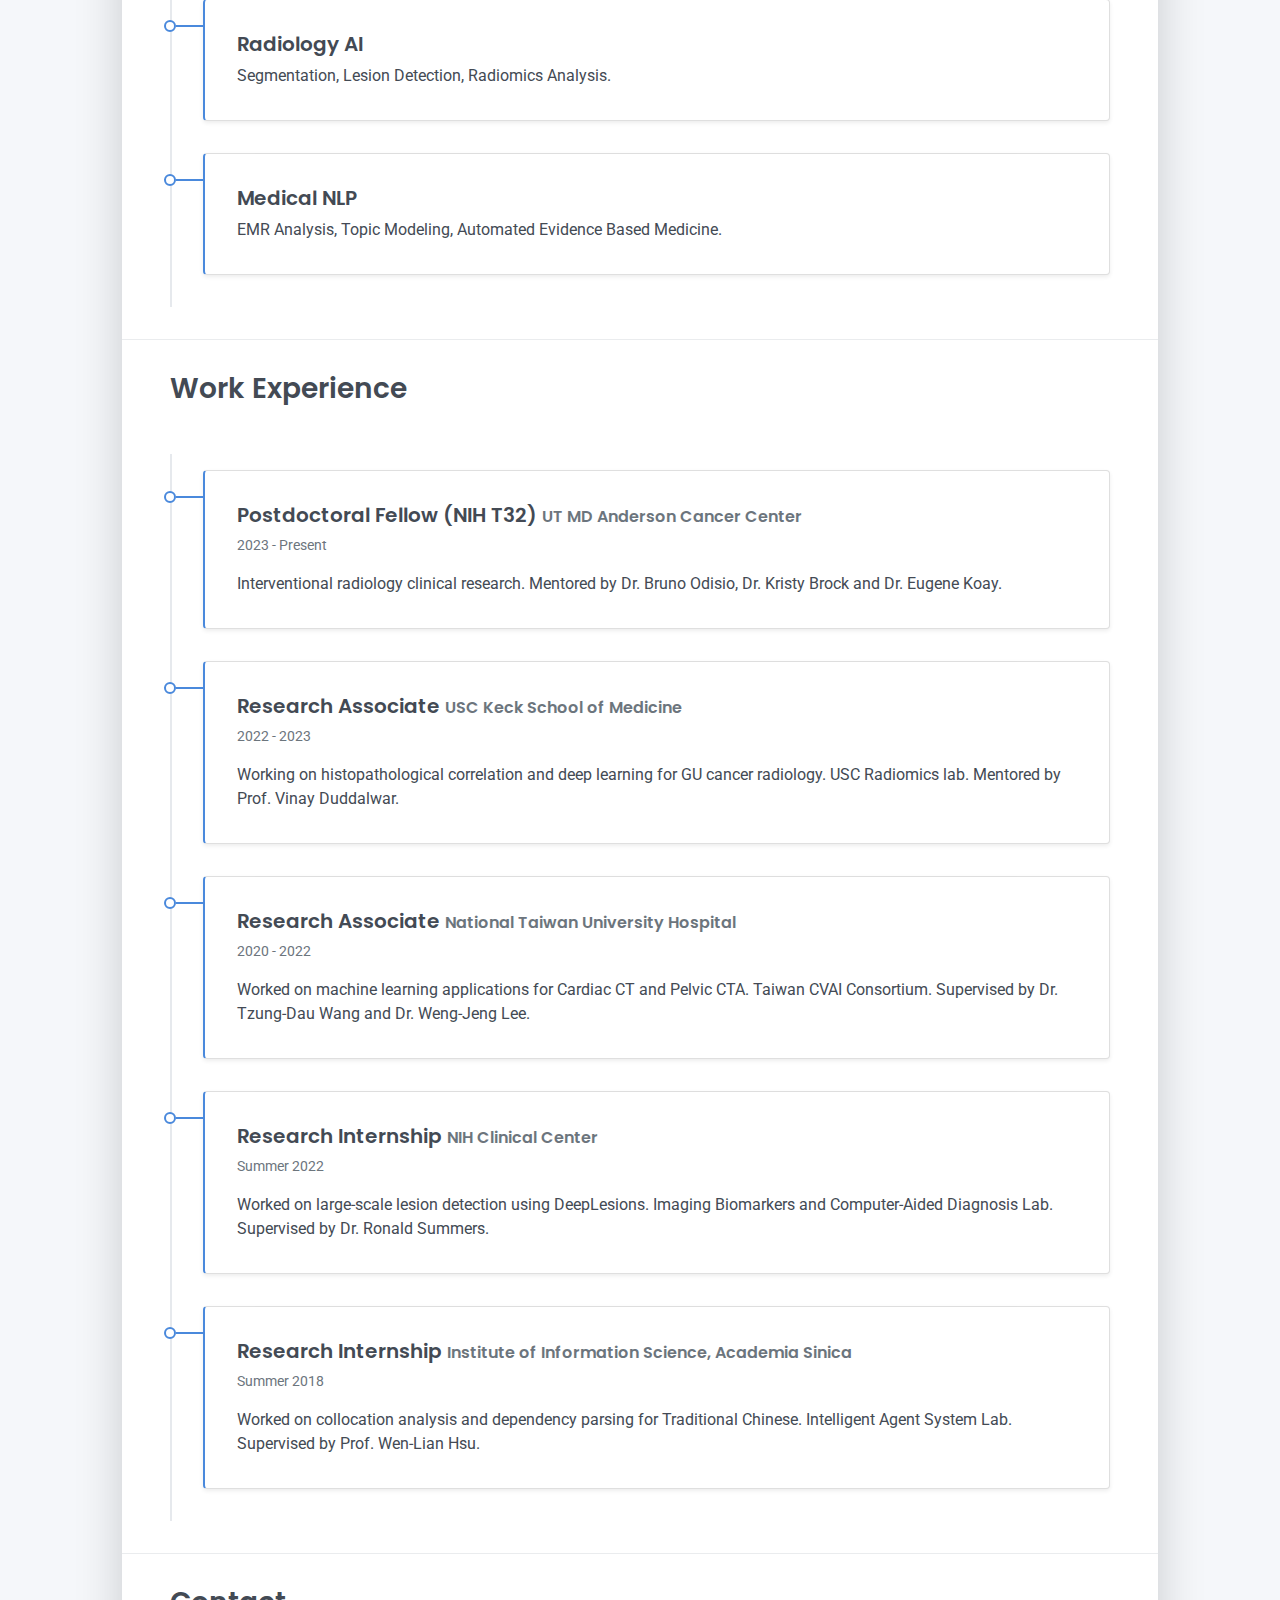
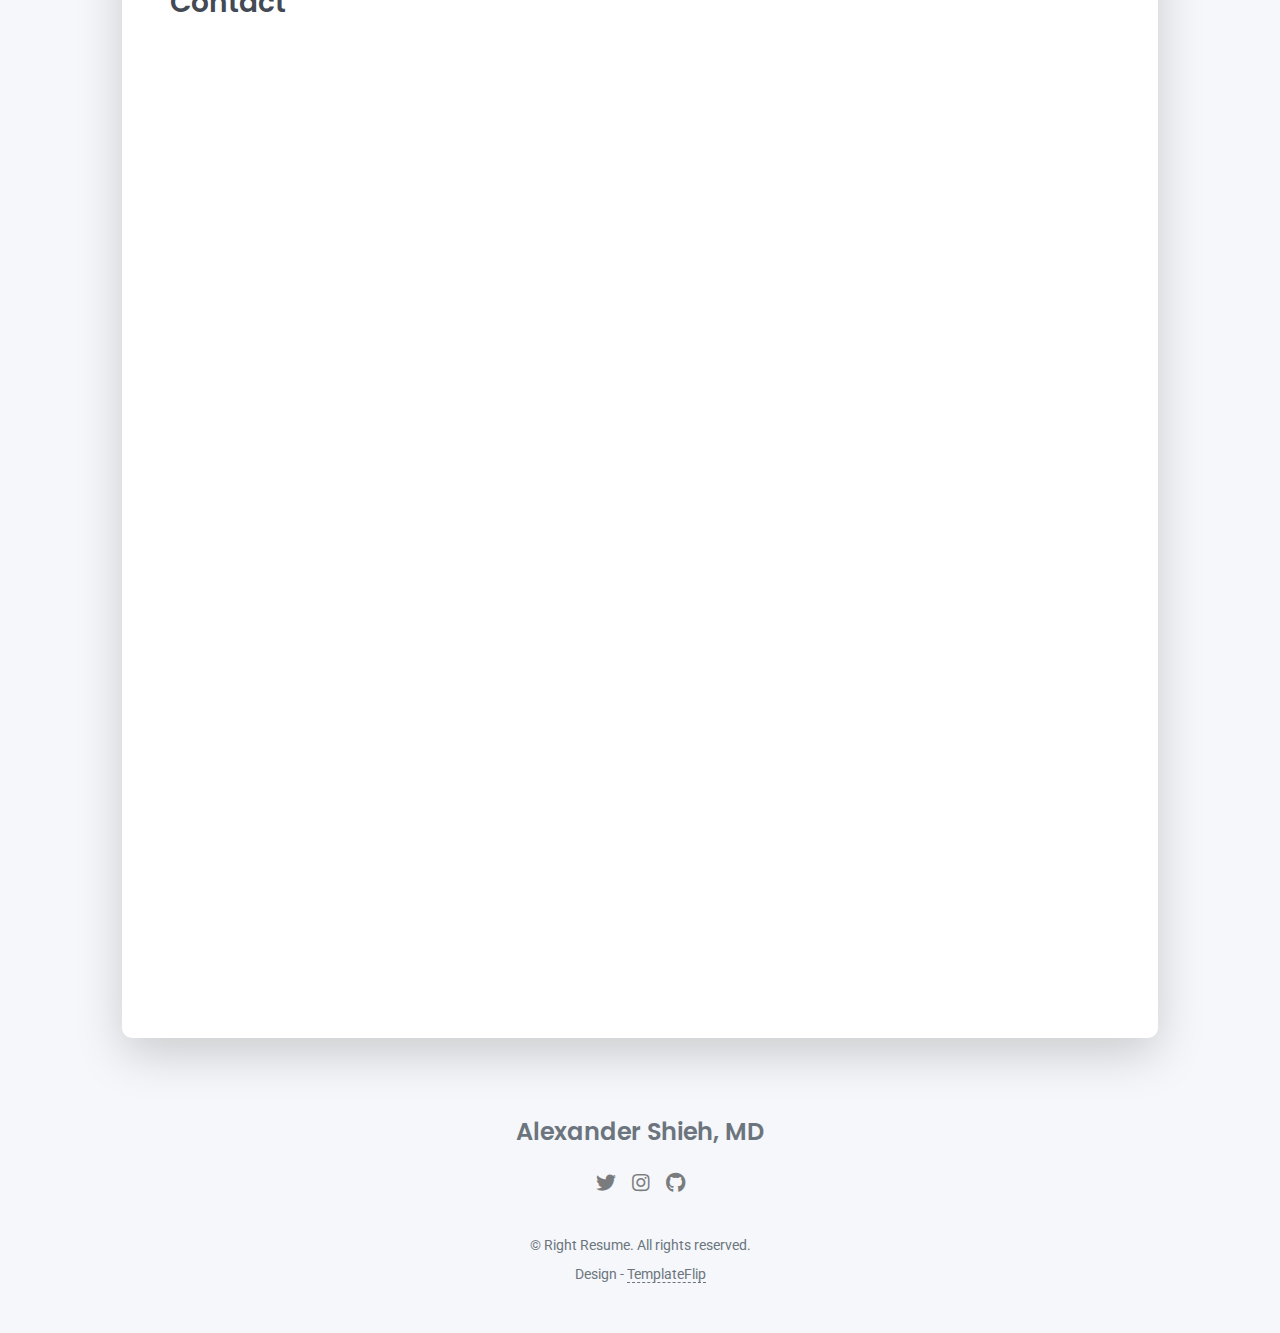
==== commit 36685a49: "Update Page" ====
--- a/index.html
+++ b/index.html
@@ -1,433 +1,289 @@
-<!DOCTYPE HTML>
-<!--
-	Hyperspace by HTML5 UP
-	html5up.net | @ajlkn
-	Free for personal and commercial use under the CCA 3.0 license (html5up.net/license)
--->
-<html>
-	<head>
-		<title>Alexander Shieh, MD</title>
-		<meta charset="utf-8" />
-		<meta name="viewport" content="width=device-width, initial-scale=1, user-scalable=no" />
-		<link rel="stylesheet" href="assets/css/main.css" />
-		<link rel="icon" type="image/x-icon" href="favicon.ico"/>
-		<noscript><link rel="stylesheet" href="assets/css/noscript.css" /></noscript>
-	</head>
-	<body class="is-preload">
-
-		<!-- Sidebar -->
-			<section id="sidebar">
-				<div class="inner">
-					<nav>
-						<ul>
-							<li><a href="#intro">About</a></li>
-							<li><a href="#news">News</a></li>
-							<li><a href="#experiences">Experiences</a></li>
-							<li><a href="#research">Research</a></li>
-							<li><a href="#contact">Contact</a></li>
-						</ul>
-					</nav>
-				</div>
-			</section>
-
-		<!-- Wrapper -->
-			<div id="wrapper">
-				<!-- Intro -->
-					<section id="intro" class="wrapper style1 fullscreen fade-up">
-						
-						<div class="inner">
-							<div class="row">
-								<div class="col-3 col-12-medium" style="display: flex; justify-content: center; align-items: center;">
-									<img style="max-width: 250px; border: 8px solid white;" src="https://www.mdanderson.org/education-training/research-training/postdoctoral-training/postdoctoral-fellowships/igct-t32-training-program/current-trainees-alumni/jcr:content/mainparsys/accordioncontainer/current-col1/textimage_copy.resize.dir.jpg/1694181214146.jpg" alt="" data-position="center center" />								
-								</div>
-								<div class="col-9 col-12-medium" style="padding-left: 10%; padding-top: 20px;">
-									<h1>Alexander Shieh, MD</h1>
-									<p>Aspiring Radiologist & Medical AI Enthusiast. <br />
-									T32 Postdoctoral Fellow @ UT MD Anderson Cancer Center <a href="https://www.mdanderson.org/research/departments-labs-institutes/programs-centers/image-guided-cancer-therapy-program/seminars-and-workshops.html">IGCT</a>.</p>
-									<ul class="actions">
-										<li><a href="#news" class="button scrolly">News</a></li>
-										<li><a href="https://drive.google.com/file/d/1T7f_Im32HNmeXXTJfCtG2ItEE-HujNPD/view?usp=sharing" class="button scrolly">Download CV</a></li>
-										<li style="text-align: center; margin-top: 5px; font-size: 20px;"><a href="https://twitter.com/teweishieh" class="icon brands fa-twitter" style="text-align: center;"><span class="label">Twitter</span></a> 
-											<a href="https://www.instagram.com/shiehmd/" class="icon brands fa-instagram" style="text-align: center; margin-left: 5px"><span class="label">Instagram</span></a> 
-											<a href="https://www.linkedin.com/in/alexander-shieh-924488b6/" class="icon brands fa-linkedin-in" style="text-align: center; margin-left: 5px"><span class="label">LinkedIn</span></a></li>
-									</ul>
-									
-								</div>
-							</div>
-						</div>
-					</section>
-
-
-
-					
-				<!-- One -->
-					<section id="news" class="wrapper style3 fade-up">
-						<div class="inner">
-							<h2>News</h2>
-							<p>My latest presentations. Welcome to join & looking forward for your feedback. Cheers!</p>
-
-							<div class="table-wrapper">
-								<table>
-									<thead>
-										<tr>
-											<th>Time</th>
-											<th>Event</th>
-											<th>Title</th>
-										</tr>
-									</thead>
-									<tbody>  
-										
-										<tr>
-											<td>11/26/2023 2:30:00 PM</td>
-											<td>RSNA 2023 S5-SSGU02</td>
-											<td>Multiphase CT Radiomics Correlation with Clear Cell Renal Cell Carcinoma Tumor Immune Microenvironment: A Study on Tumor-Infiltrating Lymphocytes and Tumor-Associated Macrophages</td>
-										</tr>
-										<tr>
-											<td>11/29/2023 10:00:00 AM</td>
-											<td>RSNA 2023 W3-STCE2</td>
-											<td>Improving Clear Cell Renal Cell Carcinoma PD-L1 Expression Prediction from CT Radiomics with Green Learning</td>
-										</tr>
-										<tr>
-											<td>11/30/2023 12:15:00 PM</td>
-											<td>RSNA 2023 R5-STCE2</td>
-											<td>Towards Automated Procedural Registry for Interventional Oncology: Feasibility of Using GPT-4 to Extract Critical Diagnostic Imaging Report Findings
-											</td>
-										</tr>
-										<tr>
-											<td>01/26/2024</td>
-											<td>SIO 2024</td>
-											<td>Percutaneous Ablation of Liver Metastases of Pancreatic Cancer: A Preliminary Analysis on Case Characteristics and Ablation Margin
-											</td>
-										</tr>
-										<tr>
-											<td>02/19/2024</td>
-											<td>SPIE Medical Imaging 2024 12931-4</td>
-											<td>Feasibility of Extracting Critical Diagnostic Imaging Report Findings Following Percutaneous Liver Ablation with a Large Language Model
-											</td>
-										</tr>
-										<tr>
-											<td>03/26/2024</td>
-											<td>SIR 2024</td>
-											<td>Towards Procedural Registry Automation for Interventional Oncology: Using Large Language Model to Extract Critical Diagnostic Imaging Findings Following Percutaneous Liver Ablation
-											</td>
-										</tr>
-
-									</tbody>
-									
-								</table>
-							</div>
-							
-							<!-- <div class="features">
-								<section>
-									<span class="icon solid major fa-code"></span>
-									<h3>Lorem ipsum amet</h3>
-									<p>Phasellus convallis elit id ullam corper amet et pulvinar. Duis aliquam turpis mauris, sed ultricies erat dapibus.</p>
-								</section>
-								<section>
-									<span class="icon solid major fa-lock"></span>
-									<h3>Aliquam sed nullam</h3>
-									<p>Phasellus convallis elit id ullam corper amet et pulvinar. Duis aliquam turpis mauris, sed ultricies erat dapibus.</p>
-								</section>
-								<section>
-									<span class="icon solid major fa-cog"></span>
-									<h3>Sed erat ullam corper</h3>
-									<p>Phasellus convallis elit id ullam corper amet et pulvinar. Duis aliquam turpis mauris, sed ultricies erat dapibus.</p>
-								</section>
-								<section>
-									<span class="icon solid major fa-desktop"></span>
-									<h3>Veroeros quis lorem</h3>
-									<p>Phasellus convallis elit id ullam corper amet et pulvinar. Duis aliquam turpis mauris, sed ultricies erat dapibus.</p>
-								</section>
-								<section>
-									<span class="icon solid major fa-link"></span>
-									<h3>Urna quis bibendum</h3>
-									<p>Phasellus convallis elit id ullam corper amet et pulvinar. Duis aliquam turpis mauris, sed ultricies erat dapibus.</p>
-								</section>
-								<section>
-									<span class="icon major fa-gem"></span>
-									<h3>Aliquam urna dapibus</h3>
-									<p>Phasellus convallis elit id ullam corper amet et pulvinar. Duis aliquam turpis mauris, sed ultricies erat dapibus.</p>
-								</section>
-							</div> -->
-							<!-- <ul class="actions">
-								<li><a href="generic.html" class="button">Learn more</a></li>
-							</ul> -->
-						</div>
-					</section>
-
-					<section id="experiences" class="wrapper style1 fade-up">
-						<div class="inner">
-							<h2>Experiences</h2>
-							<p>I obtained my MD and BSc in computer science from National Taiwan University in 2023.</p>
-							<div class="table-wrapper">
-								<h3>Work Experiences</h3>
-								<table>
-									<thead>
-										<tr>
-											<th>Position</th>
-											<th>Institution</th>
-											<th>Skillset</th>
-										</tr>
-									</thead>
-									<tbody>
-										<tr>
-											<td>Postdoctoral Fellow <br />2023/7-</td>
-											<td>NIH T32 Image-Guided Cancer Therapy Training Program, Department of Interventional Radiology, The University of Texas MD Anderson Cancer Center. <br />Primary Mentor: Dr. Bruno Odisio.</td>
-											<td>Clinical Interventional Radiology Research, Ablation Margin Analysis, Large Language Models Applications in Radiology.</td>
-										</tr>
-										<tr>
-											<td>Research Associate <br />2023/2-2023/5</td>
-											<td>Department of Radiology, Keck School of Medicine, University of Southern California. <br />Advisor: Dr. Vinay Duddalwar.</td>
-											<td>Radiomics Analysis, Computational Pathology</td>
-										</tr>
-										<tr>
-											<td>Research Associate <br />2022/9-2023/1</td>
-											<td>Cardiovascular Artificial Intelligence Research Group, College of Medicine, National Taiwan University. <br />Advisor: Dr. Wen-Jeng Lee and Dr. Tzung-Dau Wang</td>
-											<td>Coronary CT Angiography, AI-based Coronary Artery Calcium Scoring, Pericoronary Adipose Tissue Analysis and Vessel Segmentation.</td>
-										</tr>
-										<tr>
-											<td>Research Internship <br />2022/6-2023/8</td>
-											<td>Radiology and Imaging Sciences, National Institutes of Health Clinical Center. <br />Advisor: Dr. Ronald Summers.</td>
-											<td>Large-scale Lesion Detection</td>
-										</tr>
-										<tr>
-											<td>Research Internship <br />2017/7-2017/8</td>
-											<td>Institute of Information Science, Academia Sinica. <br />Advisor: Dr. Wen-Lian Hsu</td>
-											<td>Natural Language Processing, Dependency Parser</td>
-										</tr>
-									</tbody>
-									
-								</table>
-								<h3>Awards</h3>
-								<table>
-									<thead>
-										<tr>
-											<th>Year</th>
-											<th>Award</th>
-											<th>Work</th>
-										</tr>
-									</thead>
-									<tbody>
-										<tr>
-											<td>2023</td>
-											<td>First Prize, Emory Health AI Bias Datathon</td>
-											<td>Embedding Model for CXR: Good or Bad for Reducing Bias?</td>
-										</tr>
-										<tr>
-											<td>2023</td>
-											<td>Young Investigator Award First Runner Up, Society of Cardiovascular CT (SCCT)</td>
-											<td>Radiomics Analysis of Sex-specific Differences in Pericoronary Adipose Tissue Extracted from Coronary CT Angiography</td>
-										</tr>
-										<tr>
-											<td>2021</td>
-											<td>Appier AI Contribution Award, NTU CSIE Research Exposition</td>
-											<td>Generating Citation Sentences for Multiple References With Intent Control</td>
-										</tr>
-										<tr>
-											<td>2019</td>
-											<td>Appier First Prize, NTU CSIE Research Exposition</td>
-											<td>Towards Understanding of Medical Randomized Controlled Trials by Conclusion Generation</td>
-										</tr>
-										<tr>
-											<td>2017</td>
-											<td>First Place, NCTS Health Hackathon (National Center for Theoretical Science and Mount Sinai Health System) & First Prize H. Spectrum Demo Day (YongLin Healthcare Foundation)</td>
-											<td>Patient Relay Optimizer: Help Hospital Physicians Reduce Critical Information Loss During Shift Changes</td>
-										</tr>
-									</tbody>
-									
-								</table>
-								
-
-
-							</div>
-
-
-						</div>
-					</section>
-
-
-				<!-- Two -->
-					<section id="research" class="wrapper style2 fade-up">
-						<div class="inner">
-							<h2>Research</h2>
-							<!-- <p>Selected list of my papers and abstracts.</p> -->
-							
-							<h3>Radiomics and Computational Pathology of Renal Cell Carcinoma</h3>
-							<ul class="alt">
-								<li>Shieh, A., Cen, S., Varghese, B., Hwang, D., Lei, X., Siddiqi, I., Aron, M., Gill, I., Wallace, W.D., & Duddalwar V. (2023, Sep). Radiomics Correlation to CD68+ Tumor-Associated Macrophages in Clear Cell Renal Cell Carcinoma. Oncology, Online(ahead of print), 10.1159/000534078.</li>
-								<li>Shieh, A., Cen, S., Varghese, B., Hwang, D., Lei, X., Gurumurthy, K., Siddiqi, I., Aron, M., Gill, I., Wallace, W.D., & Duddalwar V. (2023, Apr). Radiomic Assessment of Clear Cell Renal Cell Carcinoma Tumor Immune Microenvironment. Journal of Urology, 209(4S , Supplement), PD22-06. (AUA)</li>
-								<li>Shieh, A.T.W., Cen, S.Y., Varghese, B., Hwang, D.H., Lei, X., Gurumurthy, K., Siddiqi, I., Aron, M., Gill, I., Wallace, W.D., & Duddalwar, V.A.. (2023, Mar). Bridging Radiomics to Tumor Immune Microenvironment Assessment in Clear Cell Renal Cell Carcinoma. Proc. SPIE, 12567, 03. (SIPAIM)</li>
-							</ul>
-
-							<h3>Cardiovascular Imaging</h3>
-							<ul class="alt">
-								<li>Shieh, A., Tsai, Y., Lee, W., & Wang, T. (2023, Aug).Discovering pericoronary adipose tissue differences between normal and atherosclerotic coronary segments with radiomics analysis. (ESC)</li>
-								<li>Shieh, A., Tsai, Y., Lee, W., & Wang, T. (2023, Jul). Radiomics Analysis of Sex-specific Differences in Pericoronary Adipose Tissue Extracted from Coronary CT Angiography. Journal of Cardiovascular Computed Tomography, 17(4, Supplement), S44. (SCCT)</li>
-								<li>Shieh, A., Cheng Y., Lee, W., & Wang, T. (2023, Jul). Towards Comprehensive Cardiovascular Analysis for Non-contrast Cardiac and Chest CT: Automated Heart, Aorta, Coronary Artery and Coronary Artery Calcium Segmentation. Journal of Cardiovascular Computed Tomography, 17(4, Supplement), S57. (SCCT)</li>
-								<li>Shieh, A., Tsai, Y.T., Sun, Y.T., Chang, C.H., Yan, J.Y., Lee, W.J., & Wang, T.D. (2023, Jun). Exploring Pericoronary Adipose Tissue Differences Between Calcified and Non-Calcified Plaques on Coronary CT Angiography With Fat Attenuation Index and Radiomics Analysis. European Heart Journal - Cardiovascular Imaging, 24(Supplement 1), jead119.324. (EACVI)</li>
-								<li>Shieh, A.T.W., Cheng, Y.T., Lee, W.J. & Wang, T.D. (2023, May). Optimal Fluoroscopy Views from Computed Tomography Angiography for Internal Pudendal Artery Endovascular Intervention. Journal of the Society for Cardiovascular Angiography & Interventions, 2(3, supplement), 100960. (SCAI)</li>
-								<li>Shieh, A., Cheng, Y., Lee, W., & Wang, T. (2023, Mar). Detailed Segmentation of Pelvic Arteries in Pelvic CT Angiography with Deep Learning. Journal of Vascular and Interventional Radiology, 34(3, Supplement), S69. (SIR)</li>
-							</ul>
-
-							<h3>Lesion Detection</h3>
-							<ul class="alt">
-								<li>Shieh, A., Mathai, T.S., Liu, J., Paul, A., & Summers, R.M. (2023, Apr). Correcting Class Imbalances with Self-Training for Improved Universal Lesion Detection and Tagging. Proc. SPIE, 12465, 12. (SPIE MI)</li>
-							</ul>
-
-							<h3>Medical Natural Language Processing</h3>
-							<ul class="alt">
-								<li>Shieh, A.T.W., Chuang, Y.S., Su, S.Y., & Chen, Y.N. (2019, Nov). Towards Understanding of Medical Randomized Controlled Trials by Conclusion Generation. Proceedings of the Tenth International Workshop on Health Text Mining and Information Analysis, D19(62 14), 108–117.</li>
-								<li>Wu, J.Y., Shieh, A.T.W., Hsu, S.J., & Chen, Y.N. (2021, Dec). Towards Generating Citation Sentences for Multiple References with Intent Control. arXiv:2112.01332.</li>
-							</ul>
-							
-							<ul class="actions">
-								<li><a href="https://scholar.google.com/citations?user=HOygwdwAAAAJ&hl=en" class="button">Google Scholar</a></li>
-							</ul>
-						</div>
-					</section>
-
-
-					<!-- <section id="one" class="wrapper style2 spotlights">
-						<section>
-							<a href="#" class="image"><img src="images/pic01.jpg" alt="" data-position="center center" /></a>
-							<div class="content">
-								<div class="inner">
-									<h2>Sed ipsum dolor</h2>
-									<p>Phasellus convallis elit id ullamcorper pulvinar. Duis aliquam turpis mauris, eu ultricies erat malesuada quis. Aliquam dapibus.</p>
-									<ul class="actions">
-										<li><a href="generic.html" class="button">Learn more</a></li>
-									</ul>
-								</div>
-							</div>
-						</section>
-						<section>
-							<a href="#" class="image"><img src="images/pic02.jpg" alt="" data-position="top center" /></a>
-							<div class="content">
-								<div class="inner">
-									<h2>Feugiat consequat</h2>
-									<p>Phasellus convallis elit id ullamcorper pulvinar. Duis aliquam turpis mauris, eu ultricies erat malesuada quis. Aliquam dapibus.</p>
-									<ul class="actions">
-										<li><a href="generic.html" class="button">Learn more</a></li>
-									</ul>
-								</div>
-							</div>
-						</section>
-						<section>
-							<a href="#" class="image"><img src="images/pic03.jpg" alt="" data-position="25% 25%" /></a>
-							<div class="content">
-								<div class="inner">
-									<h2>Cardiovascular Imaging</h2>
-									<p>Phasellus convallis elit id ullamcorper pulvinar. Duis aliquam turpis mauris, eu ultricies erat malesuada quis. Aliquam dapibus.</p>
-									<ul class="actions">
-										<li><a href="generic.html" class="button">Learn more</a></li>
-									</ul>
-								</div>
-							</div>
-						</section>
-					</section> -->
-
-				
-					<!-- <section id="two" class="wrapper style3 fade-up">
-						<div class="inner">
-							<h2>What we do</h2>
-							<p>Phasellus convallis elit id ullamcorper pulvinar. Duis aliquam turpis mauris, eu ultricies erat malesuada quis. Aliquam dapibus, lacus eget hendrerit bibendum, urna est aliquam sem, sit amet imperdiet est velit quis lorem.</p>
-							<div class="features">
-								<section>
-									<span class="icon solid major fa-code"></span>
-									<h3>Lorem ipsum amet</h3>
-									<p>Phasellus convallis elit id ullam corper amet et pulvinar. Duis aliquam turpis mauris, sed ultricies erat dapibus.</p>
-								</section>
-								<section>
-									<span class="icon solid major fa-lock"></span>
-									<h3>Aliquam sed nullam</h3>
-									<p>Phasellus convallis elit id ullam corper amet et pulvinar. Duis aliquam turpis mauris, sed ultricies erat dapibus.</p>
-								</section>
-								<section>
-									<span class="icon solid major fa-cog"></span>
-									<h3>Sed erat ullam corper</h3>
-									<p>Phasellus convallis elit id ullam corper amet et pulvinar. Duis aliquam turpis mauris, sed ultricies erat dapibus.</p>
-								</section>
-								<section>
-									<span class="icon solid major fa-desktop"></span>
-									<h3>Veroeros quis lorem</h3>
-									<p>Phasellus convallis elit id ullam corper amet et pulvinar. Duis aliquam turpis mauris, sed ultricies erat dapibus.</p>
-								</section>
-								<section>
-									<span class="icon solid major fa-link"></span>
-									<h3>Urna quis bibendum</h3>
-									<p>Phasellus convallis elit id ullam corper amet et pulvinar. Duis aliquam turpis mauris, sed ultricies erat dapibus.</p>
-								</section>
-								<section>
-									<span class="icon major fa-gem"></span>
-									<h3>Aliquam urna dapibus</h3>
-									<p>Phasellus convallis elit id ullam corper amet et pulvinar. Duis aliquam turpis mauris, sed ultricies erat dapibus.</p>
-								</section>
-							</div>
-							<ul class="actions">
-								<li><a href="generic.html" class="button">Learn more</a></li>
-							</ul>
-						</div>
-					</section> -->
-
-				<!-- Three -->
-					<section id="contact" class="wrapper style1 fade-up">
-						<div class="inner">
-							<h2>Contact</h2>
-							<div class="split style1">
-								<section>
-									<iframe style="background-color: #e6e1f9;" src="https://docs.google.com/forms/d/e/1FAIpQLScxiwz_8pfMb5xhi6vtOjo7yUaok8q3Q_PAItHNAJgIfEaOlQ/viewform?embedded=true" width="100%" height="400px" frameborder="0" marginheight="0" marginwidth="0">Loading…</iframe>
-								</section>
-								<section>
-									<ul class="contact">
-										<li>
-											<h3>Address</h3>
-											<span>1400 Pressler St<br />
-												Houston, TX 77030<br />
-											USA</span>
-										</li>
-										<!-- <li>
-											<h3>Email</h3>
-											<a href="#"></a>
-										</li> -->
-										<li>
-											<h3>Phone</h3>
-											<span>(949) range(6,9)-4981</span>
-										</li>
-										<li>
-											<h3>Social</h3>
-											<ul class="icons">
-												<li><a href="https://twitter.com/teweishieh" class="icon brands fa-twitter"><span class="label">Twitter</span></a></li>
-												<!-- <li><a href="#" class="icon brands fa-facebook-f"><span class="label">Facebook</span></a></li> -->
-												<!-- <li><a href="#" class="icon brands fa-github"><span class="label">GitHub</span></a></li> -->
-												<li><a href="https://www.instagram.com/shiehmd/" class="icon brands fa-instagram"><span class="label">Instagram</span></a></li>
-												<li><a href="https://www.linkedin.com/in/alexander-shieh-924488b6/" class="icon brands fa-linkedin-in"><span class="label">LinkedIn</span></a></li>
-											</ul>
-										</li>
-									</ul>
-								</section>
-							</div>
-						</div>
-					</section>
-
-			</div>
-
-		<!-- Footer -->
-			<footer id="footer" class="wrapper style1-alt">
-				<div class="inner">
-					<ul class="menu">
-						<li>Alexander Shieh, MD </li><li>Design: <a href="http://html5up.net">HTML5 UP</a></li>
-					</ul>
-				</div>
-			</footer>
-
-		<!-- Scripts -->
-			<script src="assets/js/jquery.min.js"></script>
-			<script src="assets/js/jquery.scrollex.min.js"></script>
-			<script src="assets/js/jquery.scrolly.min.js"></script>
-			<script src="assets/js/browser.min.js"></script>
-			<script src="assets/js/breakpoints.min.js"></script>
-			<script src="assets/js/util.js"></script>
-			<script src="assets/js/main.js"></script>
-
-	</body>
-</html>+<!DOCTYPE html>
+<html lang="en-US">
+  <head>
+    <meta charset="UTF-8">
+    <meta http-equiv="X-UA-Compatible" content="IE=edge">
+    <meta name="viewport" content="width=device-width, initial-scale=1">
+    <title>Alexander Shieh, MD</title>
+    <link rel="icon" type="image/x-icon" href="favicon.ico"/>
+    <link rel="preconnect" href="https://fonts.gstatic.com" crossorigin="crossorigin"/>
+    <link rel="preload" as="style" href="https://fonts.googleapis.com/css2?family=Poppins:wght@600&amp;family=Roboto:wght@300;400;500;700&amp;display=swap"/>
+    <link rel="stylesheet" href="https://fonts.googleapis.com/css2?family=Poppins:wght@600&amp;family=Roboto:wght@300;400;500;700&amp;display=swap" media="print" onload="this.media='all'"/>
+    <noscript>
+      <link rel="stylesheet" href="https://fonts.googleapis.com/css2?family=Poppins:wght@600&amp;family=Roboto:wght@300;400;500;700&amp;display=swap"/>
+    </noscript>
+    <link href="css/font-awesome/css/all.min.css?ver=1.2.0" rel="stylesheet">
+    <link href="css/bootstrap.min.css?ver=1.2.0" rel="stylesheet">
+    <link href="css/aos.css?ver=1.2.0" rel="stylesheet">
+    <link href="css/main.css?ver=1.2.0" rel="stylesheet">
+    <noscript>
+      <style type="text/css">
+        [data-aos] {
+            opacity: 1 !important;
+            transform: translate(0) scale(1) !important;
+        }
+      </style>
+    </noscript>
+  </head>
+  <body id="top">
+    <header class="d-print-none">
+      <div class="container text-center text-lg-left">
+        <div class="py-3 clearfix">
+          <h1 class="site-title mb-0">Alexander Shieh, MD</h1>
+          <div class="site-nav">
+            <nav role="navigation">
+              <ul class="nav justify-content-center">
+                <li class="nav-item"><a class="nav-link" href="https://twitter.com/teweishieh" title="Twitter"><i class="fab fa-twitter"></i><span class="menu-title sr-only">Twitter</span></a>
+                </li>
+                <!-- <li class="nav-item"><a class="nav-link" href="https://www.facebook.com/templateflip" title="Facebook"><i class="fab fa-facebook"></i><span class="menu-title sr-only">Facebook</span></a>
+                </li> -->
+                <li class="nav-item"><a class="nav-link" href="https://www.instagram.com/shiehmd" title="Instagram"><i class="fab fa-instagram"></i><span class="menu-title sr-only">Instagram</span></a>
+                </li>
+                <li class="nav-item"><a class="nav-link" href="https://github.com/shiehmd" title="Github"><i class="fab fa-github"></i><span class="menu-title sr-only">Github</span></a>
+                </li>
+              </ul>
+            </nav>
+          </div>
+        </div>
+        <div class="alert alert-success" role="alert">
+          I am super excited to share that I will be going to <a href="https://www.mir.wustl.edu/match-day-2024/">Mallinckrodt Institute of Radiology (MIR) at Washington University School of Medicine in St. Louis</a> for Diagnostic Radiology Residency !!!
+          Before that I will be doing a preliminary medicine year in Flushing, NY !!!
+        </div>        
+      </div>
+    </header>
+    <div class="page-content">
+      <div class="container">
+<div class="cover shadow-lg bg-white">
+  <div class="cover-bg p-3 p-lg-4 text-white">
+    <div class="row">
+      <div class="col-lg-4 col-md-5">
+        <div class="avatar hover-effect bg-white shadow-sm p-1"><img src="images/avatar.jpg" width="158" height="200"/></div>
+      </div>
+      <div class="col-lg-8 col-md-7 text-center text-md-start">
+        <h2 class="h1 mt-2" data-aos="fade-left" data-aos-delay="0">Alexander Shieh, MD</h2>
+        <p data-aos="fade-left" data-aos-delay="100">Aspiring Radiologist and AI Enthusiast</p>
+        <div class="d-print-none" data-aos="fade-left" data-aos-delay="200"><a class="btn btn-success shadow-sm mt-1" href="#contact">Contact</a></div>
+      <!-- <a class="btn btn-light text-dark shadow-sm mt-1 me-1" href="" target="_blank">Download CV</a> -->
+      </div>
+    </div>
+  </div>
+  <div class="about-section pt-4 px-3 px-lg-4 mt-1">
+    <div class="row">
+      <div class="col-md-6">
+        <h2 class="h3 mb-3">About Me</h2>
+        <p>Hi! I am  Alexander Shieh, a physician with passion in computer science from Taiwan. </p> 
+        <p>I am currently a <a href="https://www.mdanderson.org/education-training/research-training/postdoctoral-training/postdoctoral-fellowships/igct-t32-training-program/current-trainees-alumni.html">IGCT T32 postdoctoral fellow</a> at MD Anderson Cancer Center. My reserach interests are: Radiology AI and Medical NLP.</p>
+        <p>I also enjoy baking, since the experimental results are edible. </p>
+      </div>
+      <div class="col-md-5 offset-md-1">
+        <div class="row mt-2">
+          <div class="col-sm-4">
+            <div class="pb-1">Email</div>
+          </div>
+          <div class="col-sm-8">
+            <div class="pb-1 text-secondary">alexander.shieh@med.usc.edu</div>
+          </div>
+          <div class="col-sm-4">
+            <div class="pb-1">Phone</div>
+          </div>
+          <div class="col-sm-8">
+            <div class="pb-1 text-secondary">949-range(6,9)-4981</div>
+          </div>
+          <div class="col-sm-4">
+            <div class="pb-1">Research</div>
+          </div>
+          <div class="col-sm-8">
+            <div class="pb-1 text-secondary"><a href="https://scholar.google.com/citations?user=HOygwdwAAAAJ&hl=en">Google Scholoar</a></div>
+          </div>
+        </div>
+      </div>
+    </div>
+  </div>
+  <hr class="d-print-none"/>
+  <div class="page-break"></div>
+  <div class="education-section px-3 px-lg-4 pb-4">
+    <h2 class="h3 mb-4">Education</h2>
+    <div class="timeline">
+      <div class="timeline-card timeline-card-success card shadow-sm">
+        <div class="card-body">
+          <div class="h5 mb-1">Doctor of Medicine <span class="text-muted h6"> National Taiwan University</span></div>
+          <div class="text-muted text-small mb-2">2016 - 2023</div>
+          <div>NTU Medical Student Association Director of Academics (2020-2021)<br/> NTU Department of Medical Education and Bioethics Creative Course Design Competition First Prize (2021)</div>
+        </div>
+      </div>
+      <div class="timeline-card timeline-card-success card shadow-sm">
+        <div class="card-body">
+          <div class="h5 mb-1">Bachelor of Computer Science <span class="text-muted h6"> National Taiwan University</span></div>
+          <div class="text-muted text-small mb-2">2016 - 2023</div>
+          <div>NTU CSIE undergraduate research second prize & Appier first prize (2019). <br/> NTU CSIE undergraduate research Appier AI contribution award (2021).</div>
+        </div>
+      </div>
+      <!-- <div class="timeline-card timeline-card-success card shadow-sm">
+        <div class="card-body">
+          <div class="h5 mb-1">Bachelor of Computer Science <span class="text-muted h6">from Regional College</span></div>
+          <div class="text-muted text-small mb-2">2007 - 2011</div>
+          <div>Override the digital divide with additional clickthroughs from DevOps. Nanotechnology immersion along the information highway will close the loop on focusing solely on the bottom line.</div>
+        </div>
+      </div>
+      <div class="timeline-card timeline-card-success card shadow-sm">
+        <div class="card-body">
+          <div class="h5 mb-1">Science and Mathematics <span class="text-muted h6">from Mt. High Scool</span></div>
+          <div class="text-muted text-small mb-2">1995 - 2007</div>
+          <div>User generated content in real-time will have multiple touchpoints for offshoring. Organically grow the holistic world view of disruptive innovation via workplace diversity and empowerment.</div>
+        </div>
+      </div> -->
+    </div>
+  </div>
+  <hr class="d-print-none"/>
+  <div class="skills-section px-3 px-lg-4">
+    <h2 class="h3 mb-3">Professional Skills</h2>
+    <div class="timeline">
+      <div class="timeline-card timeline-card-primary card shadow-sm">
+        <div class="card-body">
+          <div class="h5 mb-1">Radiology AI <span class="text-muted h6"> </span></div>
+          <!-- <div class="text-muted text-small mb-2"> 2020 - Present</div> -->
+          <div>Segmentation, Lesion Detection, Radiomics Analysis.</div>
+        </div>
+      </div>
+      <div class="timeline-card timeline-card-primary card shadow-sm">
+        <div class="card-body">
+          <div class="h5 mb-1">Medical NLP <span class="text-muted h6"> </span></div>
+          <!-- <div class="text-muted text-small mb-2"> Summer 2022</div> -->
+          <div>EMR Analysis, Topic Modeling, Automated Evidence Based Medicine.</div>
+        </div>
+      </div>
+    </div>
+  </div>
+  <hr class="d-print-none"/>
+  <div class="work-experience-section px-3 px-lg-4">
+    <h2 class="h3 mb-4">Work Experience</h2>
+    <div class="timeline">
+      <div class="timeline-card timeline-card-primary card shadow-sm">
+        <div class="card-body">
+          <div class="h5 mb-1">Postdoctoral Fellow (NIH T32) <span class="text-muted h6">UT MD Anderson Cancer Center</span></div>
+          <div class="text-muted text-small mb-2"> 2023 - Present</div>
+          <div>Interventional radiology clinical research. Mentored by Dr. Bruno Odisio, Dr. Kristy Brock and Dr. Eugene Koay.</div>
+        </div>
+      </div>
+      <div class="timeline-card timeline-card-primary card shadow-sm">
+        <div class="card-body">
+          <div class="h5 mb-1">Research Associate <span class="text-muted h6"> USC Keck School of Medicine</span></div>
+          <div class="text-muted text-small mb-2"> 2022 - 2023</div>
+          <div>Working on histopathological correlation and deep learning for GU cancer radiology. USC Radiomics lab. Mentored by Prof. Vinay Duddalwar.</div>
+        </div>
+      </div>
+      <div class="timeline-card timeline-card-primary card shadow-sm">
+        <div class="card-body">
+          <div class="h5 mb-1">Research Associate <span class="text-muted h6"> National Taiwan University Hospital</span></div>
+          <div class="text-muted text-small mb-2"> 2020 - 2022</div>
+          <div>Worked on machine learning applications for Cardiac CT and Pelvic CTA. Taiwan CVAI Consortium. Supervised by Dr. Tzung-Dau Wang and Dr. Weng-Jeng Lee.</div>
+        </div>
+      </div>
+      <div class="timeline-card timeline-card-primary card shadow-sm">
+        <div class="card-body">
+          <div class="h5 mb-1">Research Internship <span class="text-muted h6"> NIH Clinical Center</span></div>
+          <div class="text-muted text-small mb-2"> Summer 2022</div>
+          <div>Worked on large-scale lesion detection using DeepLesions. Imaging Biomarkers and Computer-Aided Diagnosis Lab. Supervised by Dr. Ronald Summers.</div>
+        </div>
+      </div>
+      <div class="timeline-card timeline-card-primary card shadow-sm">
+        <div class="card-body">
+          <div class="h5 mb-1">Research Internship <span class="text-muted h6"> Institute of Information Science, Academia Sinica</span></div>
+          <div class="text-muted text-small mb-2"> Summer 2018</div>
+          <div>Worked on collocation analysis and dependency parsing for Traditional Chinese. Intelligent Agent System Lab. Supervised by Prof. Wen-Lian Hsu.</div>
+        </div>
+      </div>
+    </div>
+  </div>
+  
+  <hr class="d-print-none"/>
+  <div class="page-break"></div>
+  
+  <div class="contant-section px-3 px-lg-4 pb-4" id="contact">
+    <h2 class="h3 text mb-3">Contact</h2>
+    <div class="row">
+      <div class="col-md-12 d-print-none">
+        <div class="my-2">
+          <iframe src="https://docs.google.com/forms/d/e/1FAIpQLScxiwz_8pfMb5xhi6vtOjo7yUaok8q3Q_PAItHNAJgIfEaOlQ/viewform?embedded=true" width="100%" height="900" frameborder="0" marginheight="0" marginwidth="0">載入中…</iframe>
+          <!-- <form action="https://formspree.io/your@email.com"
+    method="POST">
+  <div class="row">
+    <div class="col-6">
+      <input class="form-control" type="text" id="name" name="name" placeholder="Your Name" required>
+    </div>
+    <div class="col-6">
+      <input class="form-control" type="email" id="email" name="_replyto" placeholder="Your E-mail" required>
+    </div>
+  </div>
+  <div class="form-group my-2">
+    <textarea class="form-control" style="resize: none;" id="message" name="message" rows="4"  placeholder="Your Message" required></textarea>
+  </div>
+  <button class="btn btn-primary mt-2" type="submit">Send</button>
+</form> -->
+        </div>
+      </div>
+      <!-- <div class="col">
+        <div class="mt-2">
+          <h3 class="h6">Address</h3>
+          <div class="pb-2 text-secondary">No. 1, Section 1, Ren Ai Rd, Zhong Zheng District, Taipei City, 100</div>
+          <h3 class="h6">Phone</h3>
+          <div class="pb-2 text-secondary">   </div>
+          <h3 class="h6">Email</h3>
+          <div class="pb-2 text-secondary">b05401009@ntu.edu.tw</div>
+        </div>
+      </div> -->
+      <div class="col d-none d-print-block">
+        <div class="mt-2">
+          <div>
+            <div class="mb-2">
+              <div class="text-dark"><i class="fab fa-twitter mr-1"></i><span>https://twitter.com/templateflip</span>
+              </div>
+            </div>
+            <div class="mb-2">
+              <div class="text-dark"><i class="fab fa-facebook mr-1"></i><span>https://www.facebook.com/templateflip</span>
+              </div>
+            </div>
+            <div class="mb-2">
+              <div class="text-dark"><i class="fab fa-instagram mr-1"></i><span>https://www.instagram.com/templateflip</span>
+              </div>
+            </div>
+            <div class="mb-2">
+              <div class="text-dark"><i class="fab fa-github mr-1"></i><span>https://github.com/templateflip</span>
+              </div>
+            </div>
+          </div>
+        </div>
+      </div>
+    </div>
+  </div>
+</div></div>
+    </div>
+    <footer class="pt-4 pb-4 text-muted text-center d-print-none">
+      <div class="container">
+        <div class="my-3">
+          <div class="h4">Alexander Shieh, MD</div>
+          <div class="footer-nav">
+            <nav role="navigation">
+              <ul class="nav justify-content-center">
+                <li class="nav-item"><a class="nav-link" href="https://twitter.com/teweishieh" title="Twitter"><i class="fab fa-twitter"></i><span class="menu-title sr-only">Twitter</span></a>
+                </li>
+                
+                <li class="nav-item"><a class="nav-link" href="https://www.instagram.com/shiehmd" title="Instagram"><i class="fab fa-instagram"></i><span class="menu-title sr-only">Instagram</span></a>
+                </li>
+                <li class="nav-item"><a class="nav-link" href="https://github.com/shiehmd" title="Github"><i class="fab fa-github"></i><span class="menu-title sr-only">Github</span></a>
+                </li>
+              </ul>
+            </nav>
+          </div>
+        </div>
+        <div class="text-small">
+          <div class="mb-1">&copy; Right Resume. All rights reserved.</div>
+          <div>Design - <a href="https://templateflip.com/" target="_blank">TemplateFlip</a></div>
+        </div>
+      </div>
+    </footer>
+    <script src="scripts/bootstrap.bundle.min.js?ver=1.2.0"></script>
+    <script src="scripts/aos.js?ver=1.2.0"></script>
+    <script src="scripts/main.js?ver=1.2.0"></script>
+  </body>
+</html>
--- a/css/font-awesome/css/all.min.css
+++ b/css/font-awesome/css/all.min.css
@@ -0,0 +1,5 @@
+/*!
+ * Font Awesome Free 5.15.1 by @fontawesome - https://fontawesome.com
+ * License - https://fontawesome.com/license/free (Icons: CC BY 4.0, Fonts: SIL OFL 1.1, Code: MIT License)
+ */
+.fa,.fab,.fad,.fal,.far,.fas{-moz-osx-font-smoothing:grayscale;-webkit-font-smoothing:antialiased;display:inline-block;font-style:normal;font-variant:normal;text-rendering:auto;line-height:1}.fa-lg{font-size:1.33333em;line-height:.75em;vertical-align:-.0667em}.fa-xs{font-size:.75em}.fa-sm{font-size:.875em}.fa-1x{font-size:1em}.fa-2x{font-size:2em}.fa-3x{font-size:3em}.fa-4x{font-size:4em}.fa-5x{font-size:5em}.fa-6x{font-size:6em}.fa-7x{font-size:7em}.fa-8x{font-size:8em}.fa-9x{font-size:9em}.fa-10x{font-size:10em}.fa-fw{text-align:center;width:1.25em}.fa-ul{list-style-type:none;margin-left:2.5em;padding-left:0}.fa-ul>li{position:relative}.fa-li{left:-2em;position:absolute;text-align:center;width:2em;line-height:inherit}.fa-border{border:.08em solid #eee;border-radius:.1em;padding:.2em .25em .15em}.fa-pull-left{float:left}.fa-pull-right{float:right}.fa.fa-pull-left,.fab.fa-pull-left,.fal.fa-pull-left,.far.fa-pull-left,.fas.fa-pull-left{margin-right:.3em}.fa.fa-pull-right,.fab.fa-pull-right,.fal.fa-pull-right,.far.fa-pull-right,.fas.fa-pull-right{margin-left:.3em}.fa-spin{-webkit-animation:fa-spin 2s linear infinite;animation:fa-spin 2s linear infinite}.fa-pulse{-webkit-animation:fa-spin 1s steps(8) infinite;animation:fa-spin 1s steps(8) infinite}@-webkit-keyframes fa-spin{0%{-webkit-transform:rotate(0deg);transform:rotate(0deg)}to{-webkit-transform:rotate(1turn);transform:rotate(1turn)}}@keyframes fa-spin{0%{-webkit-transform:rotate(0deg);transform:rotate(0deg)}to{-webkit-transform:rotate(1turn);transform:rotate(1turn)}}.fa-rotate-90{-ms-filter:"progid:DXImageTransform.Microsoft.BasicImage(rotation=1)";-webkit-transform:rotate(90deg);transform:rotate(90deg)}.fa-rotate-180{-ms-filter:"progid:DXImageTransform.Microsoft.BasicImage(rotation=2)";-webkit-transform:rotate(180deg);transform:rotate(180deg)}.fa-rotate-270{-ms-filter:"progid:DXImageTransform.Microsoft.BasicImage(rotation=3)";-webkit-transform:rotate(270deg);transform:rotate(270deg)}.fa-flip-horizontal{-ms-filter:"progid:DXImageTransform.Microsoft.BasicImage(rotation=0, mirror=1)";-webkit-transform:scaleX(-1);transform:scaleX(-1)}.fa-flip-vertical{-webkit-transform:scaleY(-1);transform:scaleY(-1)}.fa-flip-both,.fa-flip-horizontal.fa-flip-vertical,.fa-flip-vertical{-ms-filter:"progid:DXImageTransform.Microsoft.BasicImage(rotation=2, mirror=1)"}.fa-flip-both,.fa-flip-horizontal.fa-flip-vertical{-webkit-transform:scale(-1);transform:scale(-1)}:root .fa-flip-both,:root .fa-flip-horizontal,:root .fa-flip-vertical,:root .fa-rotate-90,:root .fa-rotate-180,:root .fa-rotate-270{-webkit-filter:none;filter:none}.fa-stack{display:inline-block;height:2em;line-height:2em;position:relative;vertical-align:middle;width:2.5em}.fa-stack-1x,.fa-stack-2x{left:0;position:absolute;text-align:center;width:100%}.fa-stack-1x{line-height:inherit}.fa-stack-2x{font-size:2em}.fa-inverse{color:#fff}.fa-500px:before{content:"\f26e"}.fa-accessible-icon:before{content:"\f368"}.fa-accusoft:before{content:"\f369"}.fa-acquisitions-incorporated:before{content:"\f6af"}.fa-ad:before{content:"\f641"}.fa-address-book:before{content:"\f2b9"}.fa-address-card:before{content:"\f2bb"}.fa-adjust:before{content:"\f042"}.fa-adn:before{content:"\f170"}.fa-adversal:before{content:"\f36a"}.fa-affiliatetheme:before{content:"\f36b"}.fa-air-freshener:before{content:"\f5d0"}.fa-airbnb:before{content:"\f834"}.fa-algolia:before{content:"\f36c"}.fa-align-center:before{content:"\f037"}.fa-align-justify:before{content:"\f039"}.fa-align-left:before{content:"\f036"}.fa-align-right:before{content:"\f038"}.fa-alipay:before{content:"\f642"}.fa-allergies:before{content:"\f461"}.fa-amazon:before{content:"\f270"}.fa-amazon-pay:before{content:"\f42c"}.fa-ambulance:before{content:"\f0f9"}.fa-american-sign-language-interpreting:before{content:"\f2a3"}.fa-amilia:before{content:"\f36d"}.fa-anchor:before{content:"\f13d"}.fa-android:before{content:"\f17b"}.fa-angellist:before{content:"\f209"}.fa-angle-double-down:before{content:"\f103"}.fa-angle-double-left:before{content:"\f100"}.fa-angle-double-right:before{content:"\f101"}.fa-angle-double-up:before{content:"\f102"}.fa-angle-down:before{content:"\f107"}.fa-angle-left:before{content:"\f104"}.fa-angle-right:before{content:"\f105"}.fa-angle-up:before{content:"\f106"}.fa-angry:before{content:"\f556"}.fa-angrycreative:before{content:"\f36e"}.fa-angular:before{content:"\f420"}.fa-ankh:before{content:"\f644"}.fa-app-store:before{content:"\f36f"}.fa-app-store-ios:before{content:"\f370"}.fa-apper:before{content:"\f371"}.fa-apple:before{content:"\f179"}.fa-apple-alt:before{content:"\f5d1"}.fa-apple-pay:before{content:"\f415"}.fa-archive:before{content:"\f187"}.fa-archway:before{content:"\f557"}.fa-arrow-alt-circle-down:before{content:"\f358"}.fa-arrow-alt-circle-left:before{content:"\f359"}.fa-arrow-alt-circle-right:before{content:"\f35a"}.fa-arrow-alt-circle-up:before{content:"\f35b"}.fa-arrow-circle-down:before{content:"\f0ab"}.fa-arrow-circle-left:before{content:"\f0a8"}.fa-arrow-circle-right:before{content:"\f0a9"}.fa-arrow-circle-up:before{content:"\f0aa"}.fa-arrow-down:before{content:"\f063"}.fa-arrow-left:before{content:"\f060"}.fa-arrow-right:before{content:"\f061"}.fa-arrow-up:before{content:"\f062"}.fa-arrows-alt:before{content:"\f0b2"}.fa-arrows-alt-h:before{content:"\f337"}.fa-arrows-alt-v:before{content:"\f338"}.fa-artstation:before{content:"\f77a"}.fa-assistive-listening-systems:before{content:"\f2a2"}.fa-asterisk:before{content:"\f069"}.fa-asymmetrik:before{content:"\f372"}.fa-at:before{content:"\f1fa"}.fa-atlas:before{content:"\f558"}.fa-atlassian:before{content:"\f77b"}.fa-atom:before{content:"\f5d2"}.fa-audible:before{content:"\f373"}.fa-audio-description:before{content:"\f29e"}.fa-autoprefixer:before{content:"\f41c"}.fa-avianex:before{content:"\f374"}.fa-aviato:before{content:"\f421"}.fa-award:before{content:"\f559"}.fa-aws:before{content:"\f375"}.fa-baby:before{content:"\f77c"}.fa-baby-carriage:before{content:"\f77d"}.fa-backspace:before{content:"\f55a"}.fa-backward:before{content:"\f04a"}.fa-bacon:before{content:"\f7e5"}.fa-bacteria:before{content:"\e059"}.fa-bacterium:before{content:"\e05a"}.fa-bahai:before{content:"\f666"}.fa-balance-scale:before{content:"\f24e"}.fa-balance-scale-left:before{content:"\f515"}.fa-balance-scale-right:before{content:"\f516"}.fa-ban:before{content:"\f05e"}.fa-band-aid:before{content:"\f462"}.fa-bandcamp:before{content:"\f2d5"}.fa-barcode:before{content:"\f02a"}.fa-bars:before{content:"\f0c9"}.fa-baseball-ball:before{content:"\f433"}.fa-basketball-ball:before{content:"\f434"}.fa-bath:before{content:"\f2cd"}.fa-battery-empty:before{content:"\f244"}.fa-battery-full:before{content:"\f240"}.fa-battery-half:before{content:"\f242"}.fa-battery-quarter:before{content:"\f243"}.fa-battery-three-quarters:before{content:"\f241"}.fa-battle-net:before{content:"\f835"}.fa-bed:before{content:"\f236"}.fa-beer:before{content:"\f0fc"}.fa-behance:before{content:"\f1b4"}.fa-behance-square:before{content:"\f1b5"}.fa-bell:before{content:"\f0f3"}.fa-bell-slash:before{content:"\f1f6"}.fa-bezier-curve:before{content:"\f55b"}.fa-bible:before{content:"\f647"}.fa-bicycle:before{content:"\f206"}.fa-biking:before{content:"\f84a"}.fa-bimobject:before{content:"\f378"}.fa-binoculars:before{content:"\f1e5"}.fa-biohazard:before{content:"\f780"}.fa-birthday-cake:before{content:"\f1fd"}.fa-bitbucket:before{content:"\f171"}.fa-bitcoin:before{content:"\f379"}.fa-bity:before{content:"\f37a"}.fa-black-tie:before{content:"\f27e"}.fa-blackberry:before{content:"\f37b"}.fa-blender:before{content:"\f517"}.fa-blender-phone:before{content:"\f6b6"}.fa-blind:before{content:"\f29d"}.fa-blog:before{content:"\f781"}.fa-blogger:before{content:"\f37c"}.fa-blogger-b:before{content:"\f37d"}.fa-bluetooth:before{content:"\f293"}.fa-bluetooth-b:before{content:"\f294"}.fa-bold:before{content:"\f032"}.fa-bolt:before{content:"\f0e7"}.fa-bomb:before{content:"\f1e2"}.fa-bone:before{content:"\f5d7"}.fa-bong:before{content:"\f55c"}.fa-book:before{content:"\f02d"}.fa-book-dead:before{content:"\f6b7"}.fa-book-medical:before{content:"\f7e6"}.fa-book-open:before{content:"\f518"}.fa-book-reader:before{content:"\f5da"}.fa-bookmark:before{content:"\f02e"}.fa-bootstrap:before{content:"\f836"}.fa-border-all:before{content:"\f84c"}.fa-border-none:before{content:"\f850"}.fa-border-style:before{content:"\f853"}.fa-bowling-ball:before{content:"\f436"}.fa-box:before{content:"\f466"}.fa-box-open:before{content:"\f49e"}.fa-box-tissue:before{content:"\e05b"}.fa-boxes:before{content:"\f468"}.fa-braille:before{content:"\f2a1"}.fa-brain:before{content:"\f5dc"}.fa-bread-slice:before{content:"\f7ec"}.fa-briefcase:before{content:"\f0b1"}.fa-briefcase-medical:before{content:"\f469"}.fa-broadcast-tower:before{content:"\f519"}.fa-broom:before{content:"\f51a"}.fa-brush:before{content:"\f55d"}.fa-btc:before{content:"\f15a"}.fa-buffer:before{content:"\f837"}.fa-bug:before{content:"\f188"}.fa-building:before{content:"\f1ad"}.fa-bullhorn:before{content:"\f0a1"}.fa-bullseye:before{content:"\f140"}.fa-burn:before{content:"\f46a"}.fa-buromobelexperte:before{content:"\f37f"}.fa-bus:before{content:"\f207"}.fa-bus-alt:before{content:"\f55e"}.fa-business-time:before{content:"\f64a"}.fa-buy-n-large:before{content:"\f8a6"}.fa-buysellads:before{content:"\f20d"}.fa-calculator:before{content:"\f1ec"}.fa-calendar:before{content:"\f133"}.fa-calendar-alt:before{content:"\f073"}.fa-calendar-check:before{content:"\f274"}.fa-calendar-day:before{content:"\f783"}.fa-calendar-minus:before{content:"\f272"}.fa-calendar-plus:before{content:"\f271"}.fa-calendar-times:before{content:"\f273"}.fa-calendar-week:before{content:"\f784"}.fa-camera:before{content:"\f030"}.fa-camera-retro:before{content:"\f083"}.fa-campground:before{content:"\f6bb"}.fa-canadian-maple-leaf:before{content:"\f785"}.fa-candy-cane:before{content:"\f786"}.fa-cannabis:before{content:"\f55f"}.fa-capsules:before{content:"\f46b"}.fa-car:before{content:"\f1b9"}.fa-car-alt:before{content:"\f5de"}.fa-car-battery:before{content:"\f5df"}.fa-car-crash:before{content:"\f5e1"}.fa-car-side:before{content:"\f5e4"}.fa-caravan:before{content:"\f8ff"}.fa-caret-down:before{content:"\f0d7"}.fa-caret-left:before{content:"\f0d9"}.fa-caret-right:before{content:"\f0da"}.fa-caret-square-down:before{content:"\f150"}.fa-caret-square-left:before{content:"\f191"}.fa-caret-square-right:before{content:"\f152"}.fa-caret-square-up:before{content:"\f151"}.fa-caret-up:before{content:"\f0d8"}.fa-carrot:before{content:"\f787"}.fa-cart-arrow-down:before{content:"\f218"}.fa-cart-plus:before{content:"\f217"}.fa-cash-register:before{content:"\f788"}.fa-cat:before{content:"\f6be"}.fa-cc-amazon-pay:before{content:"\f42d"}.fa-cc-amex:before{content:"\f1f3"}.fa-cc-apple-pay:before{content:"\f416"}.fa-cc-diners-club:before{content:"\f24c"}.fa-cc-discover:before{content:"\f1f2"}.fa-cc-jcb:before{content:"\f24b"}.fa-cc-mastercard:before{content:"\f1f1"}.fa-cc-paypal:before{content:"\f1f4"}.fa-cc-stripe:before{content:"\f1f5"}.fa-cc-visa:before{content:"\f1f0"}.fa-centercode:before{content:"\f380"}.fa-centos:before{content:"\f789"}.fa-certificate:before{content:"\f0a3"}.fa-chair:before{content:"\f6c0"}.fa-chalkboard:before{content:"\f51b"}.fa-chalkboard-teacher:before{content:"\f51c"}.fa-charging-station:before{content:"\f5e7"}.fa-chart-area:before{content:"\f1fe"}.fa-chart-bar:before{content:"\f080"}.fa-chart-line:before{content:"\f201"}.fa-chart-pie:before{content:"\f200"}.fa-check:before{content:"\f00c"}.fa-check-circle:before{content:"\f058"}.fa-check-double:before{content:"\f560"}.fa-check-square:before{content:"\f14a"}.fa-cheese:before{content:"\f7ef"}.fa-chess:before{content:"\f439"}.fa-chess-bishop:before{content:"\f43a"}.fa-chess-board:before{content:"\f43c"}.fa-chess-king:before{content:"\f43f"}.fa-chess-knight:before{content:"\f441"}.fa-chess-pawn:before{content:"\f443"}.fa-chess-queen:before{content:"\f445"}.fa-chess-rook:before{content:"\f447"}.fa-chevron-circle-down:before{content:"\f13a"}.fa-chevron-circle-left:before{content:"\f137"}.fa-chevron-circle-right:before{content:"\f138"}.fa-chevron-circle-up:before{content:"\f139"}.fa-chevron-down:before{content:"\f078"}.fa-chevron-left:before{content:"\f053"}.fa-chevron-right:before{content:"\f054"}.fa-chevron-up:before{content:"\f077"}.fa-child:before{content:"\f1ae"}.fa-chrome:before{content:"\f268"}.fa-chromecast:before{content:"\f838"}.fa-church:before{content:"\f51d"}.fa-circle:before{content:"\f111"}.fa-circle-notch:before{content:"\f1ce"}.fa-city:before{content:"\f64f"}.fa-clinic-medical:before{content:"\f7f2"}.fa-clipboard:before{content:"\f328"}.fa-clipboard-check:before{content:"\f46c"}.fa-clipboard-list:before{content:"\f46d"}.fa-clock:before{content:"\f017"}.fa-clone:before{content:"\f24d"}.fa-closed-captioning:before{content:"\f20a"}.fa-cloud:before{content:"\f0c2"}.fa-cloud-download-alt:before{content:"\f381"}.fa-cloud-meatball:before{content:"\f73b"}.fa-cloud-moon:before{content:"\f6c3"}.fa-cloud-moon-rain:before{content:"\f73c"}.fa-cloud-rain:before{content:"\f73d"}.fa-cloud-showers-heavy:before{content:"\f740"}.fa-cloud-sun:before{content:"\f6c4"}.fa-cloud-sun-rain:before{content:"\f743"}.fa-cloud-upload-alt:before{content:"\f382"}.fa-cloudflare:before{content:"\e07d"}.fa-cloudscale:before{content:"\f383"}.fa-cloudsmith:before{content:"\f384"}.fa-cloudversify:before{content:"\f385"}.fa-cocktail:before{content:"\f561"}.fa-code:before{content:"\f121"}.fa-code-branch:before{content:"\f126"}.fa-codepen:before{content:"\f1cb"}.fa-codiepie:before{content:"\f284"}.fa-coffee:before{content:"\f0f4"}.fa-cog:before{content:"\f013"}.fa-cogs:before{content:"\f085"}.fa-coins:before{content:"\f51e"}.fa-columns:before{content:"\f0db"}.fa-comment:before{content:"\f075"}.fa-comment-alt:before{content:"\f27a"}.fa-comment-dollar:before{content:"\f651"}.fa-comment-dots:before{content:"\f4ad"}.fa-comment-medical:before{content:"\f7f5"}.fa-comment-slash:before{content:"\f4b3"}.fa-comments:before{content:"\f086"}.fa-comments-dollar:before{content:"\f653"}.fa-compact-disc:before{content:"\f51f"}.fa-compass:before{content:"\f14e"}.fa-compress:before{content:"\f066"}.fa-compress-alt:before{content:"\f422"}.fa-compress-arrows-alt:before{content:"\f78c"}.fa-concierge-bell:before{content:"\f562"}.fa-confluence:before{content:"\f78d"}.fa-connectdevelop:before{content:"\f20e"}.fa-contao:before{content:"\f26d"}.fa-cookie:before{content:"\f563"}.fa-cookie-bite:before{content:"\f564"}.fa-copy:before{content:"\f0c5"}.fa-copyright:before{content:"\f1f9"}.fa-cotton-bureau:before{content:"\f89e"}.fa-couch:before{content:"\f4b8"}.fa-cpanel:before{content:"\f388"}.fa-creative-commons:before{content:"\f25e"}.fa-creative-commons-by:before{content:"\f4e7"}.fa-creative-commons-nc:before{content:"\f4e8"}.fa-creative-commons-nc-eu:before{content:"\f4e9"}.fa-creative-commons-nc-jp:before{content:"\f4ea"}.fa-creative-commons-nd:before{content:"\f4eb"}.fa-creative-commons-pd:before{content:"\f4ec"}.fa-creative-commons-pd-alt:before{content:"\f4ed"}.fa-creative-commons-remix:before{content:"\f4ee"}.fa-creative-commons-sa:before{content:"\f4ef"}.fa-creative-commons-sampling:before{content:"\f4f0"}.fa-creative-commons-sampling-plus:before{content:"\f4f1"}.fa-creative-commons-share:before{content:"\f4f2"}.fa-creative-commons-zero:before{content:"\f4f3"}.fa-credit-card:before{content:"\f09d"}.fa-critical-role:before{content:"\f6c9"}.fa-crop:before{content:"\f125"}.fa-crop-alt:before{content:"\f565"}.fa-cross:before{content:"\f654"}.fa-crosshairs:before{content:"\f05b"}.fa-crow:before{content:"\f520"}.fa-crown:before{content:"\f521"}.fa-crutch:before{content:"\f7f7"}.fa-css3:before{content:"\f13c"}.fa-css3-alt:before{content:"\f38b"}.fa-cube:before{content:"\f1b2"}.fa-cubes:before{content:"\f1b3"}.fa-cut:before{content:"\f0c4"}.fa-cuttlefish:before{content:"\f38c"}.fa-d-and-d:before{content:"\f38d"}.fa-d-and-d-beyond:before{content:"\f6ca"}.fa-dailymotion:before{content:"\e052"}.fa-dashcube:before{content:"\f210"}.fa-database:before{content:"\f1c0"}.fa-deaf:before{content:"\f2a4"}.fa-deezer:before{content:"\e077"}.fa-delicious:before{content:"\f1a5"}.fa-democrat:before{content:"\f747"}.fa-deploydog:before{content:"\f38e"}.fa-deskpro:before{content:"\f38f"}.fa-desktop:before{content:"\f108"}.fa-dev:before{content:"\f6cc"}.fa-deviantart:before{content:"\f1bd"}.fa-dharmachakra:before{content:"\f655"}.fa-dhl:before{content:"\f790"}.fa-diagnoses:before{content:"\f470"}.fa-diaspora:before{content:"\f791"}.fa-dice:before{content:"\f522"}.fa-dice-d20:before{content:"\f6cf"}.fa-dice-d6:before{content:"\f6d1"}.fa-dice-five:before{content:"\f523"}.fa-dice-four:before{content:"\f524"}.fa-dice-one:before{content:"\f525"}.fa-dice-six:before{content:"\f526"}.fa-dice-three:before{content:"\f527"}.fa-dice-two:before{content:"\f528"}.fa-digg:before{content:"\f1a6"}.fa-digital-ocean:before{content:"\f391"}.fa-digital-tachograph:before{content:"\f566"}.fa-directions:before{content:"\f5eb"}.fa-discord:before{content:"\f392"}.fa-discourse:before{content:"\f393"}.fa-disease:before{content:"\f7fa"}.fa-divide:before{content:"\f529"}.fa-dizzy:before{content:"\f567"}.fa-dna:before{content:"\f471"}.fa-dochub:before{content:"\f394"}.fa-docker:before{content:"\f395"}.fa-dog:before{content:"\f6d3"}.fa-dollar-sign:before{content:"\f155"}.fa-dolly:before{content:"\f472"}.fa-dolly-flatbed:before{content:"\f474"}.fa-donate:before{content:"\f4b9"}.fa-door-closed:before{content:"\f52a"}.fa-door-open:before{content:"\f52b"}.fa-dot-circle:before{content:"\f192"}.fa-dove:before{content:"\f4ba"}.fa-download:before{content:"\f019"}.fa-draft2digital:before{content:"\f396"}.fa-drafting-compass:before{content:"\f568"}.fa-dragon:before{content:"\f6d5"}.fa-draw-polygon:before{content:"\f5ee"}.fa-dribbble:before{content:"\f17d"}.fa-dribbble-square:before{content:"\f397"}.fa-dropbox:before{content:"\f16b"}.fa-drum:before{content:"\f569"}.fa-drum-steelpan:before{content:"\f56a"}.fa-drumstick-bite:before{content:"\f6d7"}.fa-drupal:before{content:"\f1a9"}.fa-dumbbell:before{content:"\f44b"}.fa-dumpster:before{content:"\f793"}.fa-dumpster-fire:before{content:"\f794"}.fa-dungeon:before{content:"\f6d9"}.fa-dyalog:before{content:"\f399"}.fa-earlybirds:before{content:"\f39a"}.fa-ebay:before{content:"\f4f4"}.fa-edge:before{content:"\f282"}.fa-edge-legacy:before{content:"\e078"}.fa-edit:before{content:"\f044"}.fa-egg:before{content:"\f7fb"}.fa-eject:before{content:"\f052"}.fa-elementor:before{content:"\f430"}.fa-ellipsis-h:before{content:"\f141"}.fa-ellipsis-v:before{content:"\f142"}.fa-ello:before{content:"\f5f1"}.fa-ember:before{content:"\f423"}.fa-empire:before{content:"\f1d1"}.fa-envelope:before{content:"\f0e0"}.fa-envelope-open:before{content:"\f2b6"}.fa-envelope-open-text:before{content:"\f658"}.fa-envelope-square:before{content:"\f199"}.fa-envira:before{content:"\f299"}.fa-equals:before{content:"\f52c"}.fa-eraser:before{content:"\f12d"}.fa-erlang:before{content:"\f39d"}.fa-ethereum:before{content:"\f42e"}.fa-ethernet:before{content:"\f796"}.fa-etsy:before{content:"\f2d7"}.fa-euro-sign:before{content:"\f153"}.fa-evernote:before{content:"\f839"}.fa-exchange-alt:before{content:"\f362"}.fa-exclamation:before{content:"\f12a"}.fa-exclamation-circle:before{content:"\f06a"}.fa-exclamation-triangle:before{content:"\f071"}.fa-expand:before{content:"\f065"}.fa-expand-alt:before{content:"\f424"}.fa-expand-arrows-alt:before{content:"\f31e"}.fa-expeditedssl:before{content:"\f23e"}.fa-external-link-alt:before{content:"\f35d"}.fa-external-link-square-alt:before{content:"\f360"}.fa-eye:before{content:"\f06e"}.fa-eye-dropper:before{content:"\f1fb"}.fa-eye-slash:before{content:"\f070"}.fa-facebook:before{content:"\f09a"}.fa-facebook-f:before{content:"\f39e"}.fa-facebook-messenger:before{content:"\f39f"}.fa-facebook-square:before{content:"\f082"}.fa-fan:before{content:"\f863"}.fa-fantasy-flight-games:before{content:"\f6dc"}.fa-fast-backward:before{content:"\f049"}.fa-fast-forward:before{content:"\f050"}.fa-faucet:before{content:"\e005"}.fa-fax:before{content:"\f1ac"}.fa-feather:before{content:"\f52d"}.fa-feather-alt:before{content:"\f56b"}.fa-fedex:before{content:"\f797"}.fa-fedora:before{content:"\f798"}.fa-female:before{content:"\f182"}.fa-fighter-jet:before{content:"\f0fb"}.fa-figma:before{content:"\f799"}.fa-file:before{content:"\f15b"}.fa-file-alt:before{content:"\f15c"}.fa-file-archive:before{content:"\f1c6"}.fa-file-audio:before{content:"\f1c7"}.fa-file-code:before{content:"\f1c9"}.fa-file-contract:before{content:"\f56c"}.fa-file-csv:before{content:"\f6dd"}.fa-file-download:before{content:"\f56d"}.fa-file-excel:before{content:"\f1c3"}.fa-file-export:before{content:"\f56e"}.fa-file-image:before{content:"\f1c5"}.fa-file-import:before{content:"\f56f"}.fa-file-invoice:before{content:"\f570"}.fa-file-invoice-dollar:before{content:"\f571"}.fa-file-medical:before{content:"\f477"}.fa-file-medical-alt:before{content:"\f478"}.fa-file-pdf:before{content:"\f1c1"}.fa-file-powerpoint:before{content:"\f1c4"}.fa-file-prescription:before{content:"\f572"}.fa-file-signature:before{content:"\f573"}.fa-file-upload:before{content:"\f574"}.fa-file-video:before{content:"\f1c8"}.fa-file-word:before{content:"\f1c2"}.fa-fill:before{content:"\f575"}.fa-fill-drip:before{content:"\f576"}.fa-film:before{content:"\f008"}.fa-filter:before{content:"\f0b0"}.fa-fingerprint:before{content:"\f577"}.fa-fire:before{content:"\f06d"}.fa-fire-alt:before{content:"\f7e4"}.fa-fire-extinguisher:before{content:"\f134"}.fa-firefox:before{content:"\f269"}.fa-firefox-browser:before{content:"\e007"}.fa-first-aid:before{content:"\f479"}.fa-first-order:before{content:"\f2b0"}.fa-first-order-alt:before{content:"\f50a"}.fa-firstdraft:before{content:"\f3a1"}.fa-fish:before{content:"\f578"}.fa-fist-raised:before{content:"\f6de"}.fa-flag:before{content:"\f024"}.fa-flag-checkered:before{content:"\f11e"}.fa-flag-usa:before{content:"\f74d"}.fa-flask:before{content:"\f0c3"}.fa-flickr:before{content:"\f16e"}.fa-flipboard:before{content:"\f44d"}.fa-flushed:before{content:"\f579"}.fa-fly:before{content:"\f417"}.fa-folder:before{content:"\f07b"}.fa-folder-minus:before{content:"\f65d"}.fa-folder-open:before{content:"\f07c"}.fa-folder-plus:before{content:"\f65e"}.fa-font:before{content:"\f031"}.fa-font-awesome:before{content:"\f2b4"}.fa-font-awesome-alt:before{content:"\f35c"}.fa-font-awesome-flag:before{content:"\f425"}.fa-font-awesome-logo-full:before{content:"\f4e6"}.fa-fonticons:before{content:"\f280"}.fa-fonticons-fi:before{content:"\f3a2"}.fa-football-ball:before{content:"\f44e"}.fa-fort-awesome:before{content:"\f286"}.fa-fort-awesome-alt:before{content:"\f3a3"}.fa-forumbee:before{content:"\f211"}.fa-forward:before{content:"\f04e"}.fa-foursquare:before{content:"\f180"}.fa-free-code-camp:before{content:"\f2c5"}.fa-freebsd:before{content:"\f3a4"}.fa-frog:before{content:"\f52e"}.fa-frown:before{content:"\f119"}.fa-frown-open:before{content:"\f57a"}.fa-fulcrum:before{content:"\f50b"}.fa-funnel-dollar:before{content:"\f662"}.fa-futbol:before{content:"\f1e3"}.fa-galactic-republic:before{content:"\f50c"}.fa-galactic-senate:before{content:"\f50d"}.fa-gamepad:before{content:"\f11b"}.fa-gas-pump:before{content:"\f52f"}.fa-gavel:before{content:"\f0e3"}.fa-gem:before{content:"\f3a5"}.fa-genderless:before{content:"\f22d"}.fa-get-pocket:before{content:"\f265"}.fa-gg:before{content:"\f260"}.fa-gg-circle:before{content:"\f261"}.fa-ghost:before{content:"\f6e2"}.fa-gift:before{content:"\f06b"}.fa-gifts:before{content:"\f79c"}.fa-git:before{content:"\f1d3"}.fa-git-alt:before{content:"\f841"}.fa-git-square:before{content:"\f1d2"}.fa-github:before{content:"\f09b"}.fa-github-alt:before{content:"\f113"}.fa-github-square:before{content:"\f092"}.fa-gitkraken:before{content:"\f3a6"}.fa-gitlab:before{content:"\f296"}.fa-gitter:before{content:"\f426"}.fa-glass-cheers:before{content:"\f79f"}.fa-glass-martini:before{content:"\f000"}.fa-glass-martini-alt:before{content:"\f57b"}.fa-glass-whiskey:before{content:"\f7a0"}.fa-glasses:before{content:"\f530"}.fa-glide:before{content:"\f2a5"}.fa-glide-g:before{content:"\f2a6"}.fa-globe:before{content:"\f0ac"}.fa-globe-africa:before{content:"\f57c"}.fa-globe-americas:before{content:"\f57d"}.fa-globe-asia:before{content:"\f57e"}.fa-globe-europe:before{content:"\f7a2"}.fa-gofore:before{content:"\f3a7"}.fa-golf-ball:before{content:"\f450"}.fa-goodreads:before{content:"\f3a8"}.fa-goodreads-g:before{content:"\f3a9"}.fa-google:before{content:"\f1a0"}.fa-google-drive:before{content:"\f3aa"}.fa-google-pay:before{content:"\e079"}.fa-google-play:before{content:"\f3ab"}.fa-google-plus:before{content:"\f2b3"}.fa-google-plus-g:before{content:"\f0d5"}.fa-google-plus-square:before{content:"\f0d4"}.fa-google-wallet:before{content:"\f1ee"}.fa-gopuram:before{content:"\f664"}.fa-graduation-cap:before{content:"\f19d"}.fa-gratipay:before{content:"\f184"}.fa-grav:before{content:"\f2d6"}.fa-greater-than:before{content:"\f531"}.fa-greater-than-equal:before{content:"\f532"}.fa-grimace:before{content:"\f57f"}.fa-grin:before{content:"\f580"}.fa-grin-alt:before{content:"\f581"}.fa-grin-beam:before{content:"\f582"}.fa-grin-beam-sweat:before{content:"\f583"}.fa-grin-hearts:before{content:"\f584"}.fa-grin-squint:before{content:"\f585"}.fa-grin-squint-tears:before{content:"\f586"}.fa-grin-stars:before{content:"\f587"}.fa-grin-tears:before{content:"\f588"}.fa-grin-tongue:before{content:"\f589"}.fa-grin-tongue-squint:before{content:"\f58a"}.fa-grin-tongue-wink:before{content:"\f58b"}.fa-grin-wink:before{content:"\f58c"}.fa-grip-horizontal:before{content:"\f58d"}.fa-grip-lines:before{content:"\f7a4"}.fa-grip-lines-vertical:before{content:"\f7a5"}.fa-grip-vertical:before{content:"\f58e"}.fa-gripfire:before{content:"\f3ac"}.fa-grunt:before{content:"\f3ad"}.fa-guilded:before{content:"\e07e"}.fa-guitar:before{content:"\f7a6"}.fa-gulp:before{content:"\f3ae"}.fa-h-square:before{content:"\f0fd"}.fa-hacker-news:before{content:"\f1d4"}.fa-hacker-news-square:before{content:"\f3af"}.fa-hackerrank:before{content:"\f5f7"}.fa-hamburger:before{content:"\f805"}.fa-hammer:before{content:"\f6e3"}.fa-hamsa:before{content:"\f665"}.fa-hand-holding:before{content:"\f4bd"}.fa-hand-holding-heart:before{content:"\f4be"}.fa-hand-holding-medical:before{content:"\e05c"}.fa-hand-holding-usd:before{content:"\f4c0"}.fa-hand-holding-water:before{content:"\f4c1"}.fa-hand-lizard:before{content:"\f258"}.fa-hand-middle-finger:before{content:"\f806"}.fa-hand-paper:before{content:"\f256"}.fa-hand-peace:before{content:"\f25b"}.fa-hand-point-down:before{content:"\f0a7"}.fa-hand-point-left:before{content:"\f0a5"}.fa-hand-point-right:before{content:"\f0a4"}.fa-hand-point-up:before{content:"\f0a6"}.fa-hand-pointer:before{content:"\f25a"}.fa-hand-rock:before{content:"\f255"}.fa-hand-scissors:before{content:"\f257"}.fa-hand-sparkles:before{content:"\e05d"}.fa-hand-spock:before{content:"\f259"}.fa-hands:before{content:"\f4c2"}.fa-hands-helping:before{content:"\f4c4"}.fa-hands-wash:before{content:"\e05e"}.fa-handshake:before{content:"\f2b5"}.fa-handshake-alt-slash:before{content:"\e05f"}.fa-handshake-slash:before{content:"\e060"}.fa-hanukiah:before{content:"\f6e6"}.fa-hard-hat:before{content:"\f807"}.fa-hashtag:before{content:"\f292"}.fa-hat-cowboy:before{content:"\f8c0"}.fa-hat-cowboy-side:before{content:"\f8c1"}.fa-hat-wizard:before{content:"\f6e8"}.fa-hdd:before{content:"\f0a0"}.fa-head-side-cough:before{content:"\e061"}.fa-head-side-cough-slash:before{content:"\e062"}.fa-head-side-mask:before{content:"\e063"}.fa-head-side-virus:before{content:"\e064"}.fa-heading:before{content:"\f1dc"}.fa-headphones:before{content:"\f025"}.fa-headphones-alt:before{content:"\f58f"}.fa-headset:before{content:"\f590"}.fa-heart:before{content:"\f004"}.fa-heart-broken:before{content:"\f7a9"}.fa-heartbeat:before{content:"\f21e"}.fa-helicopter:before{content:"\f533"}.fa-highlighter:before{content:"\f591"}.fa-hiking:before{content:"\f6ec"}.fa-hippo:before{content:"\f6ed"}.fa-hips:before{content:"\f452"}.fa-hire-a-helper:before{content:"\f3b0"}.fa-history:before{content:"\f1da"}.fa-hive:before{content:"\e07f"}.fa-hockey-puck:before{content:"\f453"}.fa-holly-berry:before{content:"\f7aa"}.fa-home:before{content:"\f015"}.fa-hooli:before{content:"\f427"}.fa-hornbill:before{content:"\f592"}.fa-horse:before{content:"\f6f0"}.fa-horse-head:before{content:"\f7ab"}.fa-hospital:before{content:"\f0f8"}.fa-hospital-alt:before{content:"\f47d"}.fa-hospital-symbol:before{content:"\f47e"}.fa-hospital-user:before{content:"\f80d"}.fa-hot-tub:before{content:"\f593"}.fa-hotdog:before{content:"\f80f"}.fa-hotel:before{content:"\f594"}.fa-hotjar:before{content:"\f3b1"}.fa-hourglass:before{content:"\f254"}.fa-hourglass-end:before{content:"\f253"}.fa-hourglass-half:before{content:"\f252"}.fa-hourglass-start:before{content:"\f251"}.fa-house-damage:before{content:"\f6f1"}.fa-house-user:before{content:"\e065"}.fa-houzz:before{content:"\f27c"}.fa-hryvnia:before{content:"\f6f2"}.fa-html5:before{content:"\f13b"}.fa-hubspot:before{content:"\f3b2"}.fa-i-cursor:before{content:"\f246"}.fa-ice-cream:before{content:"\f810"}.fa-icicles:before{content:"\f7ad"}.fa-icons:before{content:"\f86d"}.fa-id-badge:before{content:"\f2c1"}.fa-id-card:before{content:"\f2c2"}.fa-id-card-alt:before{content:"\f47f"}.fa-ideal:before{content:"\e013"}.fa-igloo:before{content:"\f7ae"}.fa-image:before{content:"\f03e"}.fa-images:before{content:"\f302"}.fa-imdb:before{content:"\f2d8"}.fa-inbox:before{content:"\f01c"}.fa-indent:before{content:"\f03c"}.fa-industry:before{content:"\f275"}.fa-infinity:before{content:"\f534"}.fa-info:before{content:"\f129"}.fa-info-circle:before{content:"\f05a"}.fa-innosoft:before{content:"\e080"}.fa-instagram:before{content:"\f16d"}.fa-instagram-square:before{content:"\e055"}.fa-instalod:before{content:"\e081"}.fa-intercom:before{content:"\f7af"}.fa-internet-explorer:before{content:"\f26b"}.fa-invision:before{content:"\f7b0"}.fa-ioxhost:before{content:"\f208"}.fa-italic:before{content:"\f033"}.fa-itch-io:before{content:"\f83a"}.fa-itunes:before{content:"\f3b4"}.fa-itunes-note:before{content:"\f3b5"}.fa-java:before{content:"\f4e4"}.fa-jedi:before{content:"\f669"}.fa-jedi-order:before{content:"\f50e"}.fa-jenkins:before{content:"\f3b6"}.fa-jira:before{content:"\f7b1"}.fa-joget:before{content:"\f3b7"}.fa-joint:before{content:"\f595"}.fa-joomla:before{content:"\f1aa"}.fa-journal-whills:before{content:"\f66a"}.fa-js:before{content:"\f3b8"}.fa-js-square:before{content:"\f3b9"}.fa-jsfiddle:before{content:"\f1cc"}.fa-kaaba:before{content:"\f66b"}.fa-kaggle:before{content:"\f5fa"}.fa-key:before{content:"\f084"}.fa-keybase:before{content:"\f4f5"}.fa-keyboard:before{content:"\f11c"}.fa-keycdn:before{content:"\f3ba"}.fa-khanda:before{content:"\f66d"}.fa-kickstarter:before{content:"\f3bb"}.fa-kickstarter-k:before{content:"\f3bc"}.fa-kiss:before{content:"\f596"}.fa-kiss-beam:before{content:"\f597"}.fa-kiss-wink-heart:before{content:"\f598"}.fa-kiwi-bird:before{content:"\f535"}.fa-korvue:before{content:"\f42f"}.fa-landmark:before{content:"\f66f"}.fa-language:before{content:"\f1ab"}.fa-laptop:before{content:"\f109"}.fa-laptop-code:before{content:"\f5fc"}.fa-laptop-house:before{content:"\e066"}.fa-laptop-medical:before{content:"\f812"}.fa-laravel:before{content:"\f3bd"}.fa-lastfm:before{content:"\f202"}.fa-lastfm-square:before{content:"\f203"}.fa-laugh:before{content:"\f599"}.fa-laugh-beam:before{content:"\f59a"}.fa-laugh-squint:before{content:"\f59b"}.fa-laugh-wink:before{content:"\f59c"}.fa-layer-group:before{content:"\f5fd"}.fa-leaf:before{content:"\f06c"}.fa-leanpub:before{content:"\f212"}.fa-lemon:before{content:"\f094"}.fa-less:before{content:"\f41d"}.fa-less-than:before{content:"\f536"}.fa-less-than-equal:before{content:"\f537"}.fa-level-down-alt:before{content:"\f3be"}.fa-level-up-alt:before{content:"\f3bf"}.fa-life-ring:before{content:"\f1cd"}.fa-lightbulb:before{content:"\f0eb"}.fa-line:before{content:"\f3c0"}.fa-link:before{content:"\f0c1"}.fa-linkedin:before{content:"\f08c"}.fa-linkedin-in:before{content:"\f0e1"}.fa-linode:before{content:"\f2b8"}.fa-linux:before{content:"\f17c"}.fa-lira-sign:before{content:"\f195"}.fa-list:before{content:"\f03a"}.fa-list-alt:before{content:"\f022"}.fa-list-ol:before{content:"\f0cb"}.fa-list-ul:before{content:"\f0ca"}.fa-location-arrow:before{content:"\f124"}.fa-lock:before{content:"\f023"}.fa-lock-open:before{content:"\f3c1"}.fa-long-arrow-alt-down:before{content:"\f309"}.fa-long-arrow-alt-left:before{content:"\f30a"}.fa-long-arrow-alt-right:before{content:"\f30b"}.fa-long-arrow-alt-up:before{content:"\f30c"}.fa-low-vision:before{content:"\f2a8"}.fa-luggage-cart:before{content:"\f59d"}.fa-lungs:before{content:"\f604"}.fa-lungs-virus:before{content:"\e067"}.fa-lyft:before{content:"\f3c3"}.fa-magento:before{content:"\f3c4"}.fa-magic:before{content:"\f0d0"}.fa-magnet:before{content:"\f076"}.fa-mail-bulk:before{content:"\f674"}.fa-mailchimp:before{content:"\f59e"}.fa-male:before{content:"\f183"}.fa-mandalorian:before{content:"\f50f"}.fa-map:before{content:"\f279"}.fa-map-marked:before{content:"\f59f"}.fa-map-marked-alt:before{content:"\f5a0"}.fa-map-marker:before{content:"\f041"}.fa-map-marker-alt:before{content:"\f3c5"}.fa-map-pin:before{content:"\f276"}.fa-map-signs:before{content:"\f277"}.fa-markdown:before{content:"\f60f"}.fa-marker:before{content:"\f5a1"}.fa-mars:before{content:"\f222"}.fa-mars-double:before{content:"\f227"}.fa-mars-stroke:before{content:"\f229"}.fa-mars-stroke-h:before{content:"\f22b"}.fa-mars-stroke-v:before{content:"\f22a"}.fa-mask:before{content:"\f6fa"}.fa-mastodon:before{content:"\f4f6"}.fa-maxcdn:before{content:"\f136"}.fa-mdb:before{content:"\f8ca"}.fa-medal:before{content:"\f5a2"}.fa-medapps:before{content:"\f3c6"}.fa-medium:before{content:"\f23a"}.fa-medium-m:before{content:"\f3c7"}.fa-medkit:before{content:"\f0fa"}.fa-medrt:before{content:"\f3c8"}.fa-meetup:before{content:"\f2e0"}.fa-megaport:before{content:"\f5a3"}.fa-meh:before{content:"\f11a"}.fa-meh-blank:before{content:"\f5a4"}.fa-meh-rolling-eyes:before{content:"\f5a5"}.fa-memory:before{content:"\f538"}.fa-mendeley:before{content:"\f7b3"}.fa-menorah:before{content:"\f676"}.fa-mercury:before{content:"\f223"}.fa-meteor:before{content:"\f753"}.fa-microblog:before{content:"\e01a"}.fa-microchip:before{content:"\f2db"}.fa-microphone:before{content:"\f130"}.fa-microphone-alt:before{content:"\f3c9"}.fa-microphone-alt-slash:before{content:"\f539"}.fa-microphone-slash:before{content:"\f131"}.fa-microscope:before{content:"\f610"}.fa-microsoft:before{content:"\f3ca"}.fa-minus:before{content:"\f068"}.fa-minus-circle:before{content:"\f056"}.fa-minus-square:before{content:"\f146"}.fa-mitten:before{content:"\f7b5"}.fa-mix:before{content:"\f3cb"}.fa-mixcloud:before{content:"\f289"}.fa-mixer:before{content:"\e056"}.fa-mizuni:before{content:"\f3cc"}.fa-mobile:before{content:"\f10b"}.fa-mobile-alt:before{content:"\f3cd"}.fa-modx:before{content:"\f285"}.fa-monero:before{content:"\f3d0"}.fa-money-bill:before{content:"\f0d6"}.fa-money-bill-alt:before{content:"\f3d1"}.fa-money-bill-wave:before{content:"\f53a"}.fa-money-bill-wave-alt:before{content:"\f53b"}.fa-money-check:before{content:"\f53c"}.fa-money-check-alt:before{content:"\f53d"}.fa-monument:before{content:"\f5a6"}.fa-moon:before{content:"\f186"}.fa-mortar-pestle:before{content:"\f5a7"}.fa-mosque:before{content:"\f678"}.fa-motorcycle:before{content:"\f21c"}.fa-mountain:before{content:"\f6fc"}.fa-mouse:before{content:"\f8cc"}.fa-mouse-pointer:before{content:"\f245"}.fa-mug-hot:before{content:"\f7b6"}.fa-music:before{content:"\f001"}.fa-napster:before{content:"\f3d2"}.fa-neos:before{content:"\f612"}.fa-network-wired:before{content:"\f6ff"}.fa-neuter:before{content:"\f22c"}.fa-newspaper:before{content:"\f1ea"}.fa-nimblr:before{content:"\f5a8"}.fa-node:before{content:"\f419"}.fa-node-js:before{content:"\f3d3"}.fa-not-equal:before{content:"\f53e"}.fa-notes-medical:before{content:"\f481"}.fa-npm:before{content:"\f3d4"}.fa-ns8:before{content:"\f3d5"}.fa-nutritionix:before{content:"\f3d6"}.fa-object-group:before{content:"\f247"}.fa-object-ungroup:before{content:"\f248"}.fa-octopus-deploy:before{content:"\e082"}.fa-odnoklassniki:before{content:"\f263"}.fa-odnoklassniki-square:before{content:"\f264"}.fa-oil-can:before{content:"\f613"}.fa-old-republic:before{content:"\f510"}.fa-om:before{content:"\f679"}.fa-opencart:before{content:"\f23d"}.fa-openid:before{content:"\f19b"}.fa-opera:before{content:"\f26a"}.fa-optin-monster:before{content:"\f23c"}.fa-orcid:before{content:"\f8d2"}.fa-osi:before{content:"\f41a"}.fa-otter:before{content:"\f700"}.fa-outdent:before{content:"\f03b"}.fa-page4:before{content:"\f3d7"}.fa-pagelines:before{content:"\f18c"}.fa-pager:before{content:"\f815"}.fa-paint-brush:before{content:"\f1fc"}.fa-paint-roller:before{content:"\f5aa"}.fa-palette:before{content:"\f53f"}.fa-palfed:before{content:"\f3d8"}.fa-pallet:before{content:"\f482"}.fa-paper-plane:before{content:"\f1d8"}.fa-paperclip:before{content:"\f0c6"}.fa-parachute-box:before{content:"\f4cd"}.fa-paragraph:before{content:"\f1dd"}.fa-parking:before{content:"\f540"}.fa-passport:before{content:"\f5ab"}.fa-pastafarianism:before{content:"\f67b"}.fa-paste:before{content:"\f0ea"}.fa-patreon:before{content:"\f3d9"}.fa-pause:before{content:"\f04c"}.fa-pause-circle:before{content:"\f28b"}.fa-paw:before{content:"\f1b0"}.fa-paypal:before{content:"\f1ed"}.fa-peace:before{content:"\f67c"}.fa-pen:before{content:"\f304"}.fa-pen-alt:before{content:"\f305"}.fa-pen-fancy:before{content:"\f5ac"}.fa-pen-nib:before{content:"\f5ad"}.fa-pen-square:before{content:"\f14b"}.fa-pencil-alt:before{content:"\f303"}.fa-pencil-ruler:before{content:"\f5ae"}.fa-penny-arcade:before{content:"\f704"}.fa-people-arrows:before{content:"\e068"}.fa-people-carry:before{content:"\f4ce"}.fa-pepper-hot:before{content:"\f816"}.fa-perbyte:before{content:"\e083"}.fa-percent:before{content:"\f295"}.fa-percentage:before{content:"\f541"}.fa-periscope:before{content:"\f3da"}.fa-person-booth:before{content:"\f756"}.fa-phabricator:before{content:"\f3db"}.fa-phoenix-framework:before{content:"\f3dc"}.fa-phoenix-squadron:before{content:"\f511"}.fa-phone:before{content:"\f095"}.fa-phone-alt:before{content:"\f879"}.fa-phone-slash:before{content:"\f3dd"}.fa-phone-square:before{content:"\f098"}.fa-phone-square-alt:before{content:"\f87b"}.fa-phone-volume:before{content:"\f2a0"}.fa-photo-video:before{content:"\f87c"}.fa-php:before{content:"\f457"}.fa-pied-piper:before{content:"\f2ae"}.fa-pied-piper-alt:before{content:"\f1a8"}.fa-pied-piper-hat:before{content:"\f4e5"}.fa-pied-piper-pp:before{content:"\f1a7"}.fa-pied-piper-square:before{content:"\e01e"}.fa-piggy-bank:before{content:"\f4d3"}.fa-pills:before{content:"\f484"}.fa-pinterest:before{content:"\f0d2"}.fa-pinterest-p:before{content:"\f231"}.fa-pinterest-square:before{content:"\f0d3"}.fa-pizza-slice:before{content:"\f818"}.fa-place-of-worship:before{content:"\f67f"}.fa-plane:before{content:"\f072"}.fa-plane-arrival:before{content:"\f5af"}.fa-plane-departure:before{content:"\f5b0"}.fa-plane-slash:before{content:"\e069"}.fa-play:before{content:"\f04b"}.fa-play-circle:before{content:"\f144"}.fa-playstation:before{content:"\f3df"}.fa-plug:before{content:"\f1e6"}.fa-plus:before{content:"\f067"}.fa-plus-circle:before{content:"\f055"}.fa-plus-square:before{content:"\f0fe"}.fa-podcast:before{content:"\f2ce"}.fa-poll:before{content:"\f681"}.fa-poll-h:before{content:"\f682"}.fa-poo:before{content:"\f2fe"}.fa-poo-storm:before{content:"\f75a"}.fa-poop:before{content:"\f619"}.fa-portrait:before{content:"\f3e0"}.fa-pound-sign:before{content:"\f154"}.fa-power-off:before{content:"\f011"}.fa-pray:before{content:"\f683"}.fa-praying-hands:before{content:"\f684"}.fa-prescription:before{content:"\f5b1"}.fa-prescription-bottle:before{content:"\f485"}.fa-prescription-bottle-alt:before{content:"\f486"}.fa-print:before{content:"\f02f"}.fa-procedures:before{content:"\f487"}.fa-product-hunt:before{content:"\f288"}.fa-project-diagram:before{content:"\f542"}.fa-pump-medical:before{content:"\e06a"}.fa-pump-soap:before{content:"\e06b"}.fa-pushed:before{content:"\f3e1"}.fa-puzzle-piece:before{content:"\f12e"}.fa-python:before{content:"\f3e2"}.fa-qq:before{content:"\f1d6"}.fa-qrcode:before{content:"\f029"}.fa-question:before{content:"\f128"}.fa-question-circle:before{content:"\f059"}.fa-quidditch:before{content:"\f458"}.fa-quinscape:before{content:"\f459"}.fa-quora:before{content:"\f2c4"}.fa-quote-left:before{content:"\f10d"}.fa-quote-right:before{content:"\f10e"}.fa-quran:before{content:"\f687"}.fa-r-project:before{content:"\f4f7"}.fa-radiation:before{content:"\f7b9"}.fa-radiation-alt:before{content:"\f7ba"}.fa-rainbow:before{content:"\f75b"}.fa-random:before{content:"\f074"}.fa-raspberry-pi:before{content:"\f7bb"}.fa-ravelry:before{content:"\f2d9"}.fa-react:before{content:"\f41b"}.fa-reacteurope:before{content:"\f75d"}.fa-readme:before{content:"\f4d5"}.fa-rebel:before{content:"\f1d0"}.fa-receipt:before{content:"\f543"}.fa-record-vinyl:before{content:"\f8d9"}.fa-recycle:before{content:"\f1b8"}.fa-red-river:before{content:"\f3e3"}.fa-reddit:before{content:"\f1a1"}.fa-reddit-alien:before{content:"\f281"}.fa-reddit-square:before{content:"\f1a2"}.fa-redhat:before{content:"\f7bc"}.fa-redo:before{content:"\f01e"}.fa-redo-alt:before{content:"\f2f9"}.fa-registered:before{content:"\f25d"}.fa-remove-format:before{content:"\f87d"}.fa-renren:before{content:"\f18b"}.fa-reply:before{content:"\f3e5"}.fa-reply-all:before{content:"\f122"}.fa-replyd:before{content:"\f3e6"}.fa-republican:before{content:"\f75e"}.fa-researchgate:before{content:"\f4f8"}.fa-resolving:before{content:"\f3e7"}.fa-restroom:before{content:"\f7bd"}.fa-retweet:before{content:"\f079"}.fa-rev:before{content:"\f5b2"}.fa-ribbon:before{content:"\f4d6"}.fa-ring:before{content:"\f70b"}.fa-road:before{content:"\f018"}.fa-robot:before{content:"\f544"}.fa-rocket:before{content:"\f135"}.fa-rocketchat:before{content:"\f3e8"}.fa-rockrms:before{content:"\f3e9"}.fa-route:before{content:"\f4d7"}.fa-rss:before{content:"\f09e"}.fa-rss-square:before{content:"\f143"}.fa-ruble-sign:before{content:"\f158"}.fa-ruler:before{content:"\f545"}.fa-ruler-combined:before{content:"\f546"}.fa-ruler-horizontal:before{content:"\f547"}.fa-ruler-vertical:before{content:"\f548"}.fa-running:before{content:"\f70c"}.fa-rupee-sign:before{content:"\f156"}.fa-rust:before{content:"\e07a"}.fa-sad-cry:before{content:"\f5b3"}.fa-sad-tear:before{content:"\f5b4"}.fa-safari:before{content:"\f267"}.fa-salesforce:before{content:"\f83b"}.fa-sass:before{content:"\f41e"}.fa-satellite:before{content:"\f7bf"}.fa-satellite-dish:before{content:"\f7c0"}.fa-save:before{content:"\f0c7"}.fa-schlix:before{content:"\f3ea"}.fa-school:before{content:"\f549"}.fa-screwdriver:before{content:"\f54a"}.fa-scribd:before{content:"\f28a"}.fa-scroll:before{content:"\f70e"}.fa-sd-card:before{content:"\f7c2"}.fa-search:before{content:"\f002"}.fa-search-dollar:before{content:"\f688"}.fa-search-location:before{content:"\f689"}.fa-search-minus:before{content:"\f010"}.fa-search-plus:before{content:"\f00e"}.fa-searchengin:before{content:"\f3eb"}.fa-seedling:before{content:"\f4d8"}.fa-sellcast:before{content:"\f2da"}.fa-sellsy:before{content:"\f213"}.fa-server:before{content:"\f233"}.fa-servicestack:before{content:"\f3ec"}.fa-shapes:before{content:"\f61f"}.fa-share:before{content:"\f064"}.fa-share-alt:before{content:"\f1e0"}.fa-share-alt-square:before{content:"\f1e1"}.fa-share-square:before{content:"\f14d"}.fa-shekel-sign:before{content:"\f20b"}.fa-shield-alt:before{content:"\f3ed"}.fa-shield-virus:before{content:"\e06c"}.fa-ship:before{content:"\f21a"}.fa-shipping-fast:before{content:"\f48b"}.fa-shirtsinbulk:before{content:"\f214"}.fa-shoe-prints:before{content:"\f54b"}.fa-shopify:before{content:"\e057"}.fa-shopping-bag:before{content:"\f290"}.fa-shopping-basket:before{content:"\f291"}.fa-shopping-cart:before{content:"\f07a"}.fa-shopware:before{content:"\f5b5"}.fa-shower:before{content:"\f2cc"}.fa-shuttle-van:before{content:"\f5b6"}.fa-sign:before{content:"\f4d9"}.fa-sign-in-alt:before{content:"\f2f6"}.fa-sign-language:before{content:"\f2a7"}.fa-sign-out-alt:before{content:"\f2f5"}.fa-signal:before{content:"\f012"}.fa-signature:before{content:"\f5b7"}.fa-sim-card:before{content:"\f7c4"}.fa-simplybuilt:before{content:"\f215"}.fa-sink:before{content:"\e06d"}.fa-sistrix:before{content:"\f3ee"}.fa-sitemap:before{content:"\f0e8"}.fa-sith:before{content:"\f512"}.fa-skating:before{content:"\f7c5"}.fa-sketch:before{content:"\f7c6"}.fa-skiing:before{content:"\f7c9"}.fa-skiing-nordic:before{content:"\f7ca"}.fa-skull:before{content:"\f54c"}.fa-skull-crossbones:before{content:"\f714"}.fa-skyatlas:before{content:"\f216"}.fa-skype:before{content:"\f17e"}.fa-slack:before{content:"\f198"}.fa-slack-hash:before{content:"\f3ef"}.fa-slash:before{content:"\f715"}.fa-sleigh:before{content:"\f7cc"}.fa-sliders-h:before{content:"\f1de"}.fa-slideshare:before{content:"\f1e7"}.fa-smile:before{content:"\f118"}.fa-smile-beam:before{content:"\f5b8"}.fa-smile-wink:before{content:"\f4da"}.fa-smog:before{content:"\f75f"}.fa-smoking:before{content:"\f48d"}.fa-smoking-ban:before{content:"\f54d"}.fa-sms:before{content:"\f7cd"}.fa-snapchat:before{content:"\f2ab"}.fa-snapchat-ghost:before{content:"\f2ac"}.fa-snapchat-square:before{content:"\f2ad"}.fa-snowboarding:before{content:"\f7ce"}.fa-snowflake:before{content:"\f2dc"}.fa-snowman:before{content:"\f7d0"}.fa-snowplow:before{content:"\f7d2"}.fa-soap:before{content:"\e06e"}.fa-socks:before{content:"\f696"}.fa-solar-panel:before{content:"\f5ba"}.fa-sort:before{content:"\f0dc"}.fa-sort-alpha-down:before{content:"\f15d"}.fa-sort-alpha-down-alt:before{content:"\f881"}.fa-sort-alpha-up:before{content:"\f15e"}.fa-sort-alpha-up-alt:before{content:"\f882"}.fa-sort-amount-down:before{content:"\f160"}.fa-sort-amount-down-alt:before{content:"\f884"}.fa-sort-amount-up:before{content:"\f161"}.fa-sort-amount-up-alt:before{content:"\f885"}.fa-sort-down:before{content:"\f0dd"}.fa-sort-numeric-down:before{content:"\f162"}.fa-sort-numeric-down-alt:before{content:"\f886"}.fa-sort-numeric-up:before{content:"\f163"}.fa-sort-numeric-up-alt:before{content:"\f887"}.fa-sort-up:before{content:"\f0de"}.fa-soundcloud:before{content:"\f1be"}.fa-sourcetree:before{content:"\f7d3"}.fa-spa:before{content:"\f5bb"}.fa-space-shuttle:before{content:"\f197"}.fa-speakap:before{content:"\f3f3"}.fa-speaker-deck:before{content:"\f83c"}.fa-spell-check:before{content:"\f891"}.fa-spider:before{content:"\f717"}.fa-spinner:before{content:"\f110"}.fa-splotch:before{content:"\f5bc"}.fa-spotify:before{content:"\f1bc"}.fa-spray-can:before{content:"\f5bd"}.fa-square:before{content:"\f0c8"}.fa-square-full:before{content:"\f45c"}.fa-square-root-alt:before{content:"\f698"}.fa-squarespace:before{content:"\f5be"}.fa-stack-exchange:before{content:"\f18d"}.fa-stack-overflow:before{content:"\f16c"}.fa-stackpath:before{content:"\f842"}.fa-stamp:before{content:"\f5bf"}.fa-star:before{content:"\f005"}.fa-star-and-crescent:before{content:"\f699"}.fa-star-half:before{content:"\f089"}.fa-star-half-alt:before{content:"\f5c0"}.fa-star-of-david:before{content:"\f69a"}.fa-star-of-life:before{content:"\f621"}.fa-staylinked:before{content:"\f3f5"}.fa-steam:before{content:"\f1b6"}.fa-steam-square:before{content:"\f1b7"}.fa-steam-symbol:before{content:"\f3f6"}.fa-step-backward:before{content:"\f048"}.fa-step-forward:before{content:"\f051"}.fa-stethoscope:before{content:"\f0f1"}.fa-sticker-mule:before{content:"\f3f7"}.fa-sticky-note:before{content:"\f249"}.fa-stop:before{content:"\f04d"}.fa-stop-circle:before{content:"\f28d"}.fa-stopwatch:before{content:"\f2f2"}.fa-stopwatch-20:before{content:"\e06f"}.fa-store:before{content:"\f54e"}.fa-store-alt:before{content:"\f54f"}.fa-store-alt-slash:before{content:"\e070"}.fa-store-slash:before{content:"\e071"}.fa-strava:before{content:"\f428"}.fa-stream:before{content:"\f550"}.fa-street-view:before{content:"\f21d"}.fa-strikethrough:before{content:"\f0cc"}.fa-stripe:before{content:"\f429"}.fa-stripe-s:before{content:"\f42a"}.fa-stroopwafel:before{content:"\f551"}.fa-studiovinari:before{content:"\f3f8"}.fa-stumbleupon:before{content:"\f1a4"}.fa-stumbleupon-circle:before{content:"\f1a3"}.fa-subscript:before{content:"\f12c"}.fa-subway:before{content:"\f239"}.fa-suitcase:before{content:"\f0f2"}.fa-suitcase-rolling:before{content:"\f5c1"}.fa-sun:before{content:"\f185"}.fa-superpowers:before{content:"\f2dd"}.fa-superscript:before{content:"\f12b"}.fa-supple:before{content:"\f3f9"}.fa-surprise:before{content:"\f5c2"}.fa-suse:before{content:"\f7d6"}.fa-swatchbook:before{content:"\f5c3"}.fa-swift:before{content:"\f8e1"}.fa-swimmer:before{content:"\f5c4"}.fa-swimming-pool:before{content:"\f5c5"}.fa-symfony:before{content:"\f83d"}.fa-synagogue:before{content:"\f69b"}.fa-sync:before{content:"\f021"}.fa-sync-alt:before{content:"\f2f1"}.fa-syringe:before{content:"\f48e"}.fa-table:before{content:"\f0ce"}.fa-table-tennis:before{content:"\f45d"}.fa-tablet:before{content:"\f10a"}.fa-tablet-alt:before{content:"\f3fa"}.fa-tablets:before{content:"\f490"}.fa-tachometer-alt:before{content:"\f3fd"}.fa-tag:before{content:"\f02b"}.fa-tags:before{content:"\f02c"}.fa-tape:before{content:"\f4db"}.fa-tasks:before{content:"\f0ae"}.fa-taxi:before{content:"\f1ba"}.fa-teamspeak:before{content:"\f4f9"}.fa-teeth:before{content:"\f62e"}.fa-teeth-open:before{content:"\f62f"}.fa-telegram:before{content:"\f2c6"}.fa-telegram-plane:before{content:"\f3fe"}.fa-temperature-high:before{content:"\f769"}.fa-temperature-low:before{content:"\f76b"}.fa-tencent-weibo:before{content:"\f1d5"}.fa-tenge:before{content:"\f7d7"}.fa-terminal:before{content:"\f120"}.fa-text-height:before{content:"\f034"}.fa-text-width:before{content:"\f035"}.fa-th:before{content:"\f00a"}.fa-th-large:before{content:"\f009"}.fa-th-list:before{content:"\f00b"}.fa-the-red-yeti:before{content:"\f69d"}.fa-theater-masks:before{content:"\f630"}.fa-themeco:before{content:"\f5c6"}.fa-themeisle:before{content:"\f2b2"}.fa-thermometer:before{content:"\f491"}.fa-thermometer-empty:before{content:"\f2cb"}.fa-thermometer-full:before{content:"\f2c7"}.fa-thermometer-half:before{content:"\f2c9"}.fa-thermometer-quarter:before{content:"\f2ca"}.fa-thermometer-three-quarters:before{content:"\f2c8"}.fa-think-peaks:before{content:"\f731"}.fa-thumbs-down:before{content:"\f165"}.fa-thumbs-up:before{content:"\f164"}.fa-thumbtack:before{content:"\f08d"}.fa-ticket-alt:before{content:"\f3ff"}.fa-tiktok:before{content:"\e07b"}.fa-times:before{content:"\f00d"}.fa-times-circle:before{content:"\f057"}.fa-tint:before{content:"\f043"}.fa-tint-slash:before{content:"\f5c7"}.fa-tired:before{content:"\f5c8"}.fa-toggle-off:before{content:"\f204"}.fa-toggle-on:before{content:"\f205"}.fa-toilet:before{content:"\f7d8"}.fa-toilet-paper:before{content:"\f71e"}.fa-toilet-paper-slash:before{content:"\e072"}.fa-toolbox:before{content:"\f552"}.fa-tools:before{content:"\f7d9"}.fa-tooth:before{content:"\f5c9"}.fa-torah:before{content:"\f6a0"}.fa-torii-gate:before{content:"\f6a1"}.fa-tractor:before{content:"\f722"}.fa-trade-federation:before{content:"\f513"}.fa-trademark:before{content:"\f25c"}.fa-traffic-light:before{content:"\f637"}.fa-trailer:before{content:"\e041"}.fa-train:before{content:"\f238"}.fa-tram:before{content:"\f7da"}.fa-transgender:before{content:"\f224"}.fa-transgender-alt:before{content:"\f225"}.fa-trash:before{content:"\f1f8"}.fa-trash-alt:before{content:"\f2ed"}.fa-trash-restore:before{content:"\f829"}.fa-trash-restore-alt:before{content:"\f82a"}.fa-tree:before{content:"\f1bb"}.fa-trello:before{content:"\f181"}.fa-tripadvisor:before{content:"\f262"}.fa-trophy:before{content:"\f091"}.fa-truck:before{content:"\f0d1"}.fa-truck-loading:before{content:"\f4de"}.fa-truck-monster:before{content:"\f63b"}.fa-truck-moving:before{content:"\f4df"}.fa-truck-pickup:before{content:"\f63c"}.fa-tshirt:before{content:"\f553"}.fa-tty:before{content:"\f1e4"}.fa-tumblr:before{content:"\f173"}.fa-tumblr-square:before{content:"\f174"}.fa-tv:before{content:"\f26c"}.fa-twitch:before{content:"\f1e8"}.fa-twitter:before{content:"\f099"}.fa-twitter-square:before{content:"\f081"}.fa-typo3:before{content:"\f42b"}.fa-uber:before{content:"\f402"}.fa-ubuntu:before{content:"\f7df"}.fa-uikit:before{content:"\f403"}.fa-umbraco:before{content:"\f8e8"}.fa-umbrella:before{content:"\f0e9"}.fa-umbrella-beach:before{content:"\f5ca"}.fa-uncharted:before{content:"\e084"}.fa-underline:before{content:"\f0cd"}.fa-undo:before{content:"\f0e2"}.fa-undo-alt:before{content:"\f2ea"}.fa-uniregistry:before{content:"\f404"}.fa-unity:before{content:"\e049"}.fa-universal-access:before{content:"\f29a"}.fa-university:before{content:"\f19c"}.fa-unlink:before{content:"\f127"}.fa-unlock:before{content:"\f09c"}.fa-unlock-alt:before{content:"\f13e"}.fa-unsplash:before{content:"\e07c"}.fa-untappd:before{content:"\f405"}.fa-upload:before{content:"\f093"}.fa-ups:before{content:"\f7e0"}.fa-usb:before{content:"\f287"}.fa-user:before{content:"\f007"}.fa-user-alt:before{content:"\f406"}.fa-user-alt-slash:before{content:"\f4fa"}.fa-user-astronaut:before{content:"\f4fb"}.fa-user-check:before{content:"\f4fc"}.fa-user-circle:before{content:"\f2bd"}.fa-user-clock:before{content:"\f4fd"}.fa-user-cog:before{content:"\f4fe"}.fa-user-edit:before{content:"\f4ff"}.fa-user-friends:before{content:"\f500"}.fa-user-graduate:before{content:"\f501"}.fa-user-injured:before{content:"\f728"}.fa-user-lock:before{content:"\f502"}.fa-user-md:before{content:"\f0f0"}.fa-user-minus:before{content:"\f503"}.fa-user-ninja:before{content:"\f504"}.fa-user-nurse:before{content:"\f82f"}.fa-user-plus:before{content:"\f234"}.fa-user-secret:before{content:"\f21b"}.fa-user-shield:before{content:"\f505"}.fa-user-slash:before{content:"\f506"}.fa-user-tag:before{content:"\f507"}.fa-user-tie:before{content:"\f508"}.fa-user-times:before{content:"\f235"}.fa-users:before{content:"\f0c0"}.fa-users-cog:before{content:"\f509"}.fa-users-slash:before{content:"\e073"}.fa-usps:before{content:"\f7e1"}.fa-ussunnah:before{content:"\f407"}.fa-utensil-spoon:before{content:"\f2e5"}.fa-utensils:before{content:"\f2e7"}.fa-vaadin:before{content:"\f408"}.fa-vector-square:before{content:"\f5cb"}.fa-venus:before{content:"\f221"}.fa-venus-double:before{content:"\f226"}.fa-venus-mars:before{content:"\f228"}.fa-vest:before{content:"\e085"}.fa-vest-patches:before{content:"\e086"}.fa-viacoin:before{content:"\f237"}.fa-viadeo:before{content:"\f2a9"}.fa-viadeo-square:before{content:"\f2aa"}.fa-vial:before{content:"\f492"}.fa-vials:before{content:"\f493"}.fa-viber:before{content:"\f409"}.fa-video:before{content:"\f03d"}.fa-video-slash:before{content:"\f4e2"}.fa-vihara:before{content:"\f6a7"}.fa-vimeo:before{content:"\f40a"}.fa-vimeo-square:before{content:"\f194"}.fa-vimeo-v:before{content:"\f27d"}.fa-vine:before{content:"\f1ca"}.fa-virus:before{content:"\e074"}.fa-virus-slash:before{content:"\e075"}.fa-viruses:before{content:"\e076"}.fa-vk:before{content:"\f189"}.fa-vnv:before{content:"\f40b"}.fa-voicemail:before{content:"\f897"}.fa-volleyball-ball:before{content:"\f45f"}.fa-volume-down:before{content:"\f027"}.fa-volume-mute:before{content:"\f6a9"}.fa-volume-off:before{content:"\f026"}.fa-volume-up:before{content:"\f028"}.fa-vote-yea:before{content:"\f772"}.fa-vr-cardboard:before{content:"\f729"}.fa-vuejs:before{content:"\f41f"}.fa-walking:before{content:"\f554"}.fa-wallet:before{content:"\f555"}.fa-warehouse:before{content:"\f494"}.fa-watchman-monitoring:before{content:"\e087"}.fa-water:before{content:"\f773"}.fa-wave-square:before{content:"\f83e"}.fa-waze:before{content:"\f83f"}.fa-weebly:before{content:"\f5cc"}.fa-weibo:before{content:"\f18a"}.fa-weight:before{content:"\f496"}.fa-weight-hanging:before{content:"\f5cd"}.fa-weixin:before{content:"\f1d7"}.fa-whatsapp:before{content:"\f232"}.fa-whatsapp-square:before{content:"\f40c"}.fa-wheelchair:before{content:"\f193"}.fa-whmcs:before{content:"\f40d"}.fa-wifi:before{content:"\f1eb"}.fa-wikipedia-w:before{content:"\f266"}.fa-wind:before{content:"\f72e"}.fa-window-close:before{content:"\f410"}.fa-window-maximize:before{content:"\f2d0"}.fa-window-minimize:before{content:"\f2d1"}.fa-window-restore:before{content:"\f2d2"}.fa-windows:before{content:"\f17a"}.fa-wine-bottle:before{content:"\f72f"}.fa-wine-glass:before{content:"\f4e3"}.fa-wine-glass-alt:before{content:"\f5ce"}.fa-wix:before{content:"\f5cf"}.fa-wizards-of-the-coast:before{content:"\f730"}.fa-wodu:before{content:"\e088"}.fa-wolf-pack-battalion:before{content:"\f514"}.fa-won-sign:before{content:"\f159"}.fa-wordpress:before{content:"\f19a"}.fa-wordpress-simple:before{content:"\f411"}.fa-wpbeginner:before{content:"\f297"}.fa-wpexplorer:before{content:"\f2de"}.fa-wpforms:before{content:"\f298"}.fa-wpressr:before{content:"\f3e4"}.fa-wrench:before{content:"\f0ad"}.fa-x-ray:before{content:"\f497"}.fa-xbox:before{content:"\f412"}.fa-xing:before{content:"\f168"}.fa-xing-square:before{content:"\f169"}.fa-y-combinator:before{content:"\f23b"}.fa-yahoo:before{content:"\f19e"}.fa-yammer:before{content:"\f840"}.fa-yandex:before{content:"\f413"}.fa-yandex-international:before{content:"\f414"}.fa-yarn:before{content:"\f7e3"}.fa-yelp:before{content:"\f1e9"}.fa-yen-sign:before{content:"\f157"}.fa-yin-yang:before{content:"\f6ad"}.fa-yoast:before{content:"\f2b1"}.fa-youtube:before{content:"\f167"}.fa-youtube-square:before{content:"\f431"}.fa-zhihu:before{content:"\f63f"}.sr-only{border:0;clip:rect(0,0,0,0);height:1px;margin:-1px;overflow:hidden;padding:0;position:absolute;width:1px}.sr-only-focusable:active,.sr-only-focusable:focus{clip:auto;height:auto;margin:0;overflow:visible;position:static;width:auto}@font-face{font-family:"Font Awesome 5 Brands";font-style:normal;font-weight:400;font-display:block;src:url(../webfonts/fa-brands-400.eot);src:url(../webfonts/fa-brands-400.eot?#iefix) format("embedded-opentype"),url(../webfonts/fa-brands-400.woff2) format("woff2"),url(../webfonts/fa-brands-400.woff) format("woff"),url(../webfonts/fa-brands-400.ttf) format("truetype"),url(../webfonts/fa-brands-400.svg#fontawesome) format("svg")}.fab{font-family:"Font Awesome 5 Brands"}@font-face{font-family:"Font Awesome 5 Free";font-style:normal;font-weight:400;font-display:block;src:url(../webfonts/fa-regular-400.eot);src:url(../webfonts/fa-regular-400.eot?#iefix) format("embedded-opentype"),url(../webfonts/fa-regular-400.woff2) format("woff2"),url(../webfonts/fa-regular-400.woff) format("woff"),url(../webfonts/fa-regular-400.ttf) format("truetype"),url(../webfonts/fa-regular-400.svg#fontawesome) format("svg")}.fab,.far{font-weight:400}@font-face{font-family:"Font Awesome 5 Free";font-style:normal;font-weight:900;font-display:block;src:url(../webfonts/fa-solid-900.eot);src:url(../webfonts/fa-solid-900.eot?#iefix) format("embedded-opentype"),url(../webfonts/fa-solid-900.woff2) format("woff2"),url(../webfonts/fa-solid-900.woff) format("woff"),url(../webfonts/fa-solid-900.ttf) format("truetype"),url(../webfonts/fa-solid-900.svg#fontawesome) format("svg")}.fa,.far,.fas{font-family:"Font Awesome 5 Free"}.fa,.fas{font-weight:900}--- a/css/main.css
+++ b/css/main.css
@@ -0,0 +1,144 @@
+/* Buttons */
+/* Inputs */
+/* Timeline custom component */
+.timeline {
+  border-left: 2px solid #E6E9ED;
+  padding: 1rem 0; }
+
+.timeline-card {
+  position: relative;
+  margin-left: 31px;
+  border-left: 2px solid;
+  margin-bottom: 2rem; }
+
+.timeline-card:last-child {
+  margin-bottom: 1rem; }
+
+.timeline-card:before {
+  content: '';
+  display: inline-block;
+  position: absolute;
+  background-color: #fff;
+  border-radius: 10px;
+  width: 12px;
+  height: 12px;
+  top: 20px;
+  left: -41px;
+  border: 2px solid;
+  z-index: 2; }
+
+.timeline-card:after {
+  content: '';
+  display: inline-block;
+  position: absolute;
+  background-color: currentColor;
+  width: 29px;
+  height: 2px;
+  top: 25px;
+  left: -29px;
+  z-index: 1; }
+
+.timeline-card-primary {
+  border-left-color: #4A89DC; }
+
+.timeline-card-primary:before {
+  border-color: #4A89DC; }
+
+.timeline-card-primary:after {
+  background-color: #4A89DC; }
+
+.timeline-card-success {
+  border-left-color: #37BC9B; }
+
+.timeline-card-success:before {
+  border-color: #37BC9B; }
+
+.timeline-card-success:after {
+  background-color: #37BC9B; }
+
+html {
+  scroll-behavior: smooth; }
+
+.site-title {
+  font-size: 1.25rem;
+  line-height: 2.5rem; }
+
+.nav-link {
+  padding: 0;
+  font-size: 1.25rem;
+  line-height: 2.5rem;
+  color: rgba(0, 0, 0, 0.5); }
+
+.nav-link:hover,
+.nav-link:focus,
+.active .nav-link {
+  color: rgba(0, 0, 0, 0.8); }
+
+.nav-item + .nav-item {
+  margin-left: 1rem; }
+
+.cover {
+  border-radius: 10px; }
+
+.cover-bg {
+  background-color: #437CC7;
+  background-image: url("data:image/svg+xml,%3Csvg xmlns='http://www.w3.org/2000/svg' width='400' height='400' viewBox='0 0 800 800'%3E%3Cg fill='none' stroke='%232643B1' stroke-width='1'%3E%3Cpath d='M769 229L1037 260.9M927 880L731 737 520 660 309 538 40 599 295 764 126.5 879.5 40 599-197 493 102 382-31 229 126.5 79.5-69-63'/%3E%3Cpath d='M-31 229L237 261 390 382 603 493 308.5 537.5 101.5 381.5M370 905L295 764'/%3E%3Cpath d='M520 660L578 842 731 737 840 599 603 493 520 660 295 764 309 538 390 382 539 269 769 229 577.5 41.5 370 105 295 -36 126.5 79.5 237 261 102 382 40 599 -69 737 127 880'/%3E%3Cpath d='M520-140L578.5 42.5 731-63M603 493L539 269 237 261 370 105M902 382L539 269M390 382L102 382'/%3E%3Cpath d='M-222 42L126.5 79.5 370 105 539 269 577.5 41.5 927 80 769 229 902 382 603 493 731 737M295-36L577.5 41.5M578 842L295 764M40-201L127 80M102 382L-261 269'/%3E%3C/g%3E%3Cg fill='%23173AC1'%3E%3Ccircle cx='769' cy='229' r='5'/%3E%3Ccircle cx='539' cy='269' r='5'/%3E%3Ccircle cx='603' cy='493' r='5'/%3E%3Ccircle cx='731' cy='737' r='5'/%3E%3Ccircle cx='520' cy='660' r='5'/%3E%3Ccircle cx='309' cy='538' r='5'/%3E%3Ccircle cx='295' cy='764' r='5'/%3E%3Ccircle cx='40' cy='599' r='5'/%3E%3Ccircle cx='102' cy='382' r='5'/%3E%3Ccircle cx='127' cy='80' r='5'/%3E%3Ccircle cx='370' cy='105' r='5'/%3E%3Ccircle cx='578' cy='42' r='5'/%3E%3Ccircle cx='237' cy='261' r='5'/%3E%3Ccircle cx='390' cy='382' r='5'/%3E%3C/g%3E%3C/svg%3E");
+  
+  /* background-color: #4A89DC;
+  background-image: url("data:image/svg+xml,%3Csvg xmlns='http://www.w3.org/2000/svg' width='100' height='100' viewBox='0 0 100 100'%3E%3Cg fill-rule='evenodd'%3E%3Cg fill='%23ffffff' fill-opacity='0.12'%3E%3Cpath opacity='.5' d='M96 [base64] 0v-9h-9v9h9zm-10 0v-9h-9v9h9zm-10 0v-9h-9v9h9zm-10 0v-9h-9v9h9zm-10 0v-9h-9v9h9zm-10 0v-9h-9v9h9zm-10 0v-9h-9v9h9zm-10 0v-9h-9v9h9zm-9-10h9v-9h-9v9zm10 0h9v-9h-9v9zm10 0h9v-9h-9v9zm10 0h9v-9h-9v9zm10 0h9v-9h-9v9zm10 0h9v-9h-9v9zm10 0h9v-9h-9v9zm10 0h9v-9h-9v9zm9-10v-9h-9v9h9zm-10 0v-9h-9v9h9zm-10 0v-9h-9v9h9zm-10 0v-9h-9v9h9zm-10 0v-9h-9v9h9zm-10 0v-9h-9v9h9zm-10 0v-9h-9v9h9zm-10 0v-9h-9v9h9zm-9-10h9v-9h-9v9zm10 0h9v-9h-9v9zm10 0h9v-9h-9v9zm10 0h9v-9h-9v9zm10 0h9v-9h-9v9zm10 0h9v-9h-9v9zm10 0h9v-9h-9v9zm10 0h9v-9h-9v9zm9-10v-9h-9v9h9zm-10 0v-9h-9v9h9zm-10 0v-9h-9v9h9zm-10 0v-9h-9v9h9zm-10 0v-9h-9v9h9zm-10 0v-9h-9v9h9zm-10 0v-9h-9v9h9zm-10 0v-9h-9v9h9zm-9-10h9v-9h-9v9zm10 0h9v-9h-9v9zm10 0h9v-9h-9v9zm10 0h9v-9h-9v9zm10 0h9v-9h-9v9zm10 0h9v-9h-9v9zm10 0h9v-9h-9v9zm10 0h9v-9h-9v9zm9-10v-9h-9v9h9zm-10 0v-9h-9v9h9zm-10 0v-9h-9v9h9zm-10 0v-9h-9v9h9zm-10 0v-9h-9v9h9zm-10 0v-9h-9v9h9zm-10 0v-9h-9v9h9zm-10 0v-9h-9v9h9zm-9-10h9v-9h-9v9zm10 0h9v-9h-9v9zm10 0h9v-9h-9v9zm10 0h9v-9h-9v9zm10 0h9v-9h-9v9zm10 0h9v-9h-9v9zm10 0h9v-9h-9v9zm10 0h9v-9h-9v9z'/%3E%3Cpath d='M6 5V0H5v5H0v1h5v94h1V6h94V5H6z'/%3E%3C/g%3E%3C/g%3E%3C/svg%3E");
+   */
+  border-radius: 10px 10px 0 0; }
+
+.avatar {
+  max-width: 174px;
+  max-height: 216px;
+  margin-top: 20px;
+  text-align: center;
+  margin-left: auto;
+  margin-right: auto; }
+
+.avatar img {
+  /* Safari 6.0 - 9.0 */
+   }
+
+footer a:not(.nav-link) {
+  color: inherit;
+  border-bottom: 1px dashed;
+  text-decoration: none;
+  cursor: pointer; }
+
+@media (min-width: 48em) {
+  .site-title {
+    float: left; }
+  .site-nav {
+    float: right; }
+  .avatar {
+    margin-bottom: -80px;
+    margin-left: 0; } }
+
+@media print {
+  body {
+    background-color: #fff; }
+  .container {
+    width: auto;
+    max-width: 100%;
+    padding: 0; }
+  .cover, .cover-bg {
+    border-radius: 0; }
+  .cover.shadow-lg {
+    box-shadow: none !important; }
+  .cover-bg {
+    padding: 5rem !important;
+    padding-bottom: 10px !important; }
+  .avatar {
+    margin-top: -10px; }
+  .about-section {
+    padding: 6.5rem 5rem 2rem !important; }
+  .skills-section,
+  .work-experience-section,
+  .education-section,
+  .contant-section {
+    padding: 1.5rem 5rem 2rem !important; }
+  .page-break {
+    padding-top: 5rem;
+    page-break-before: always; } }
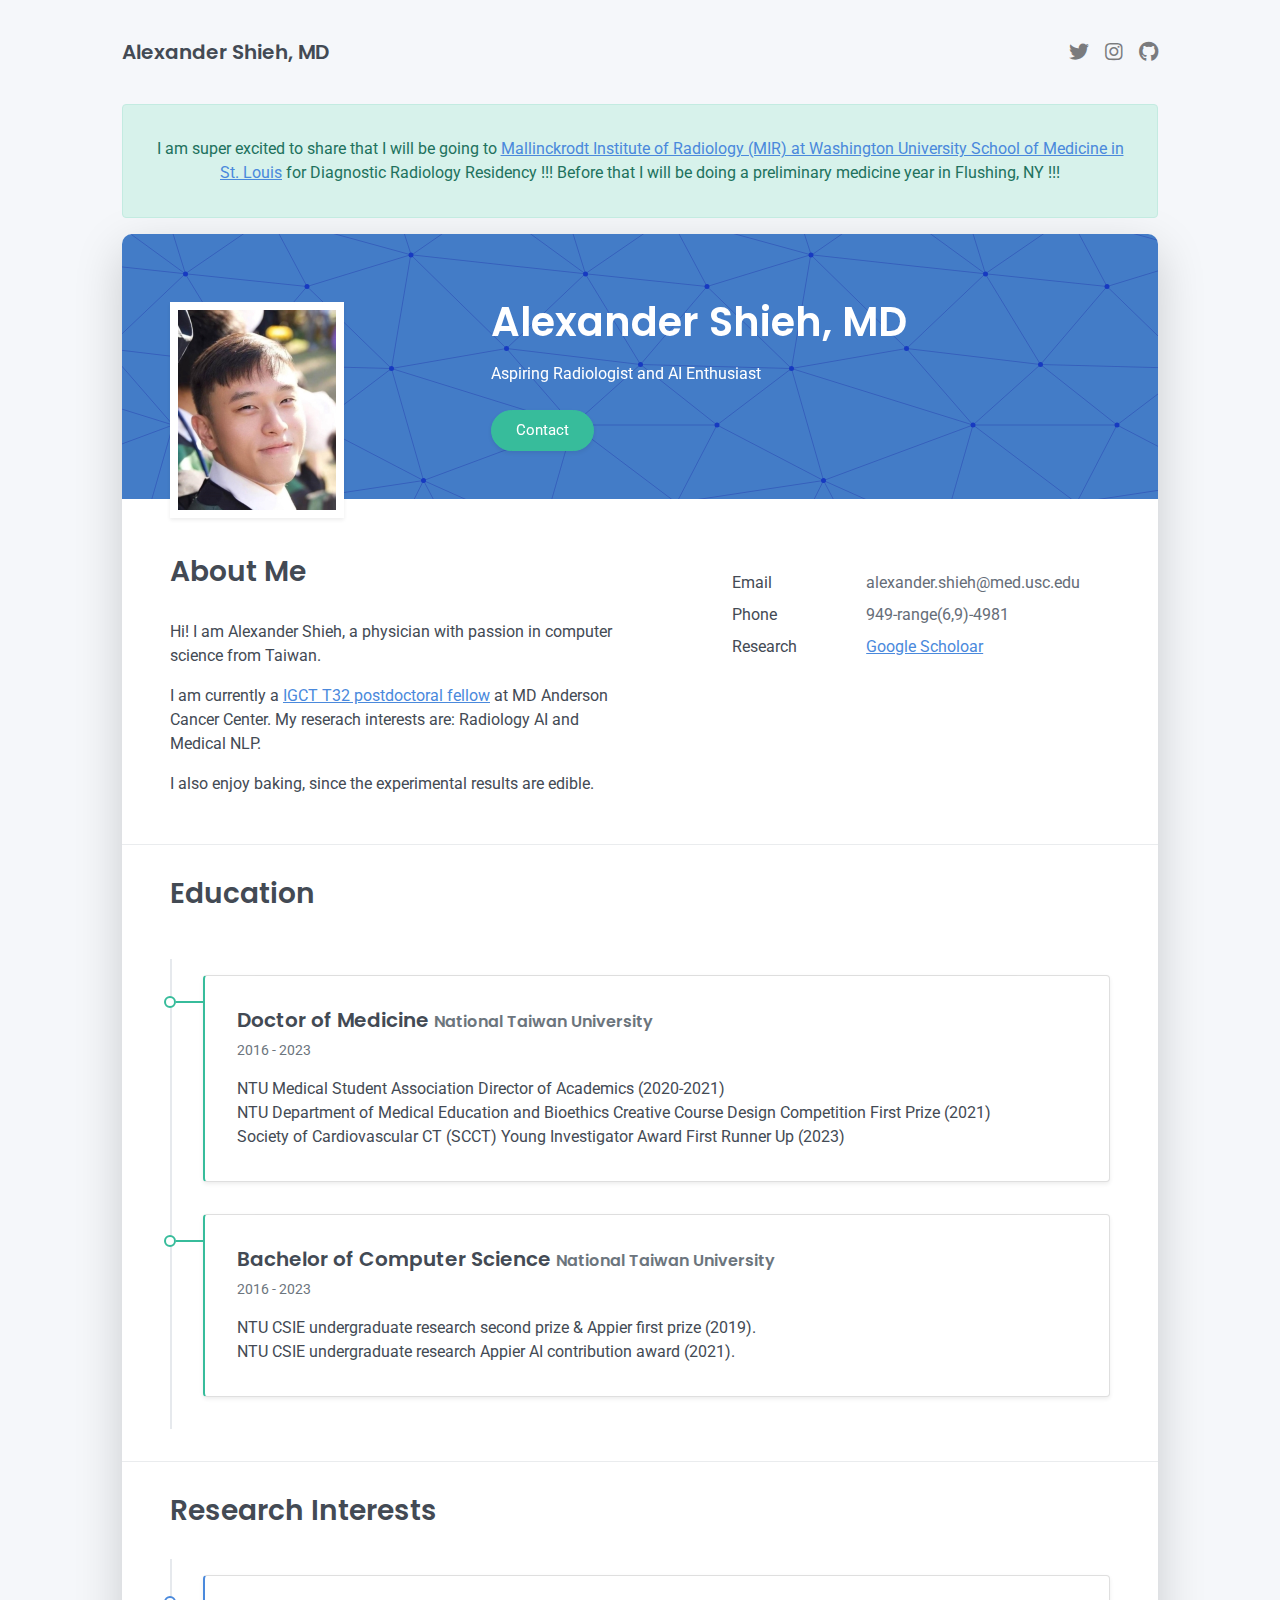
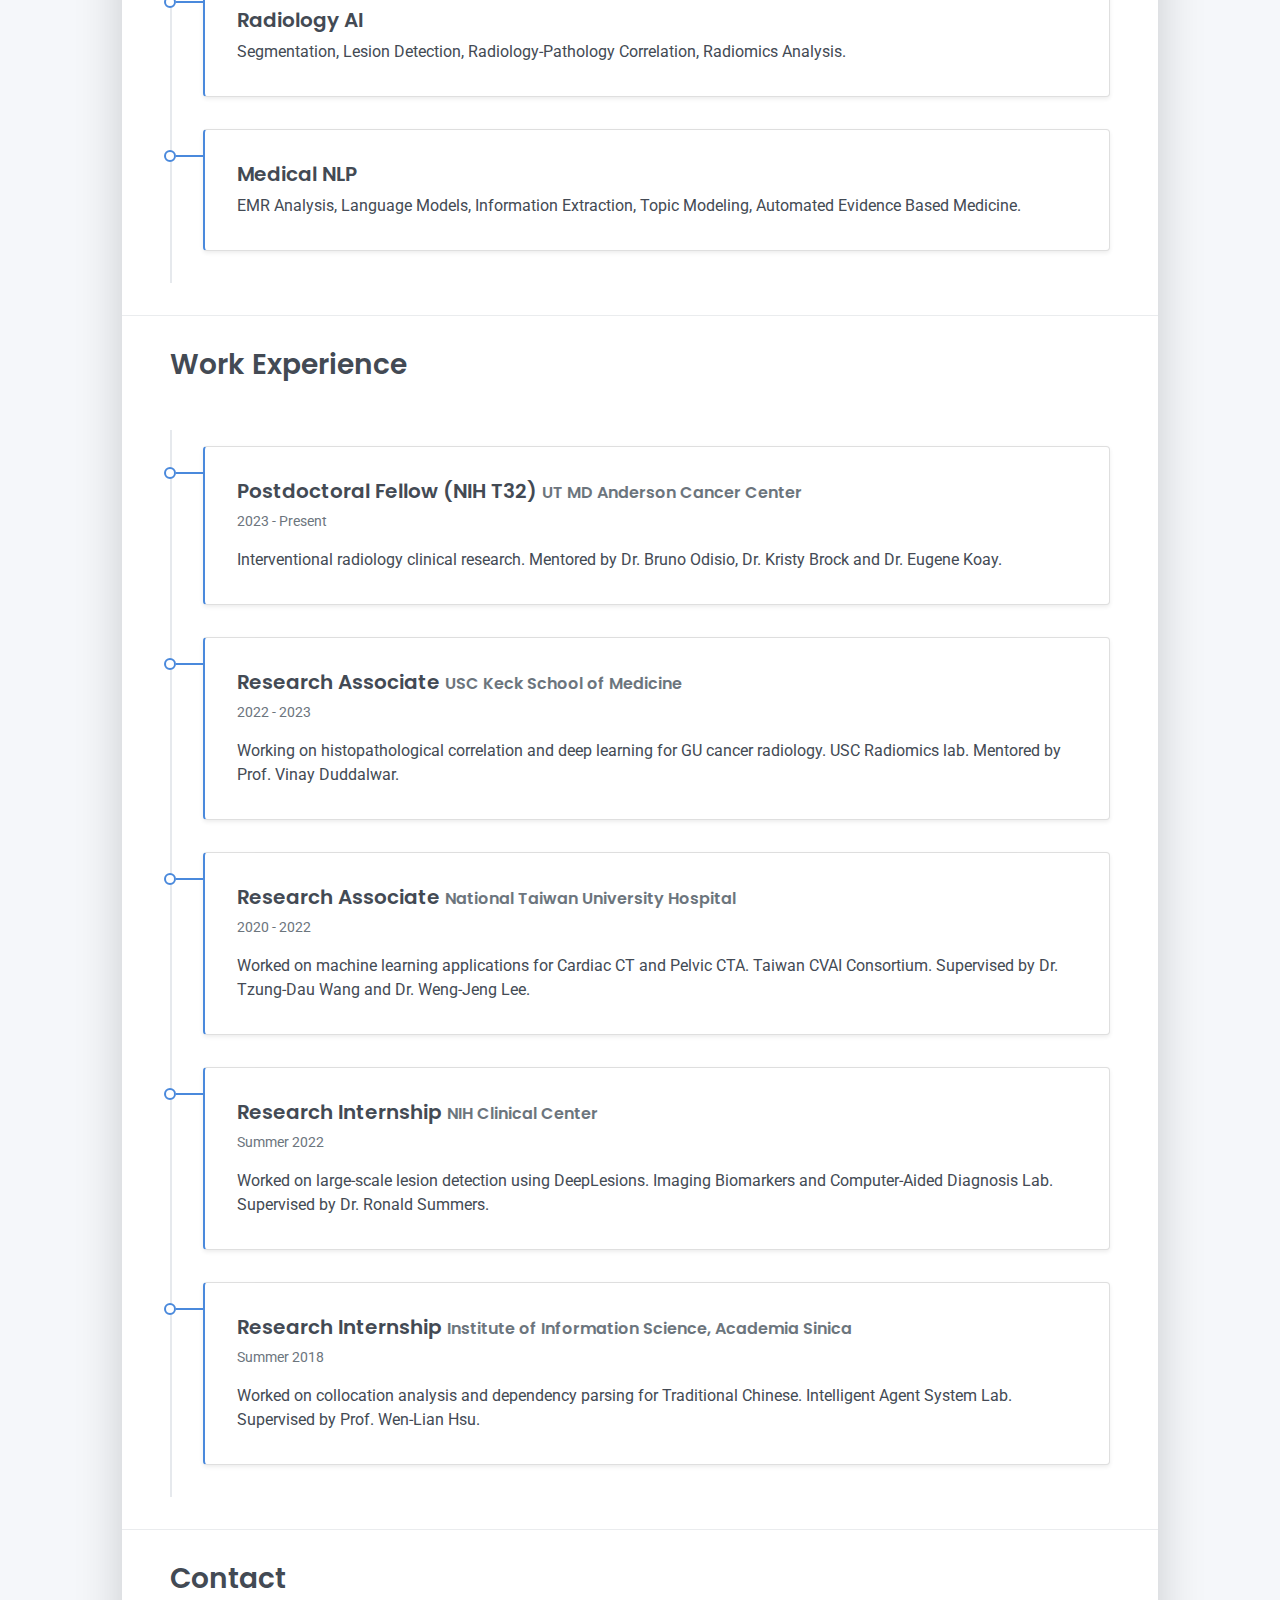
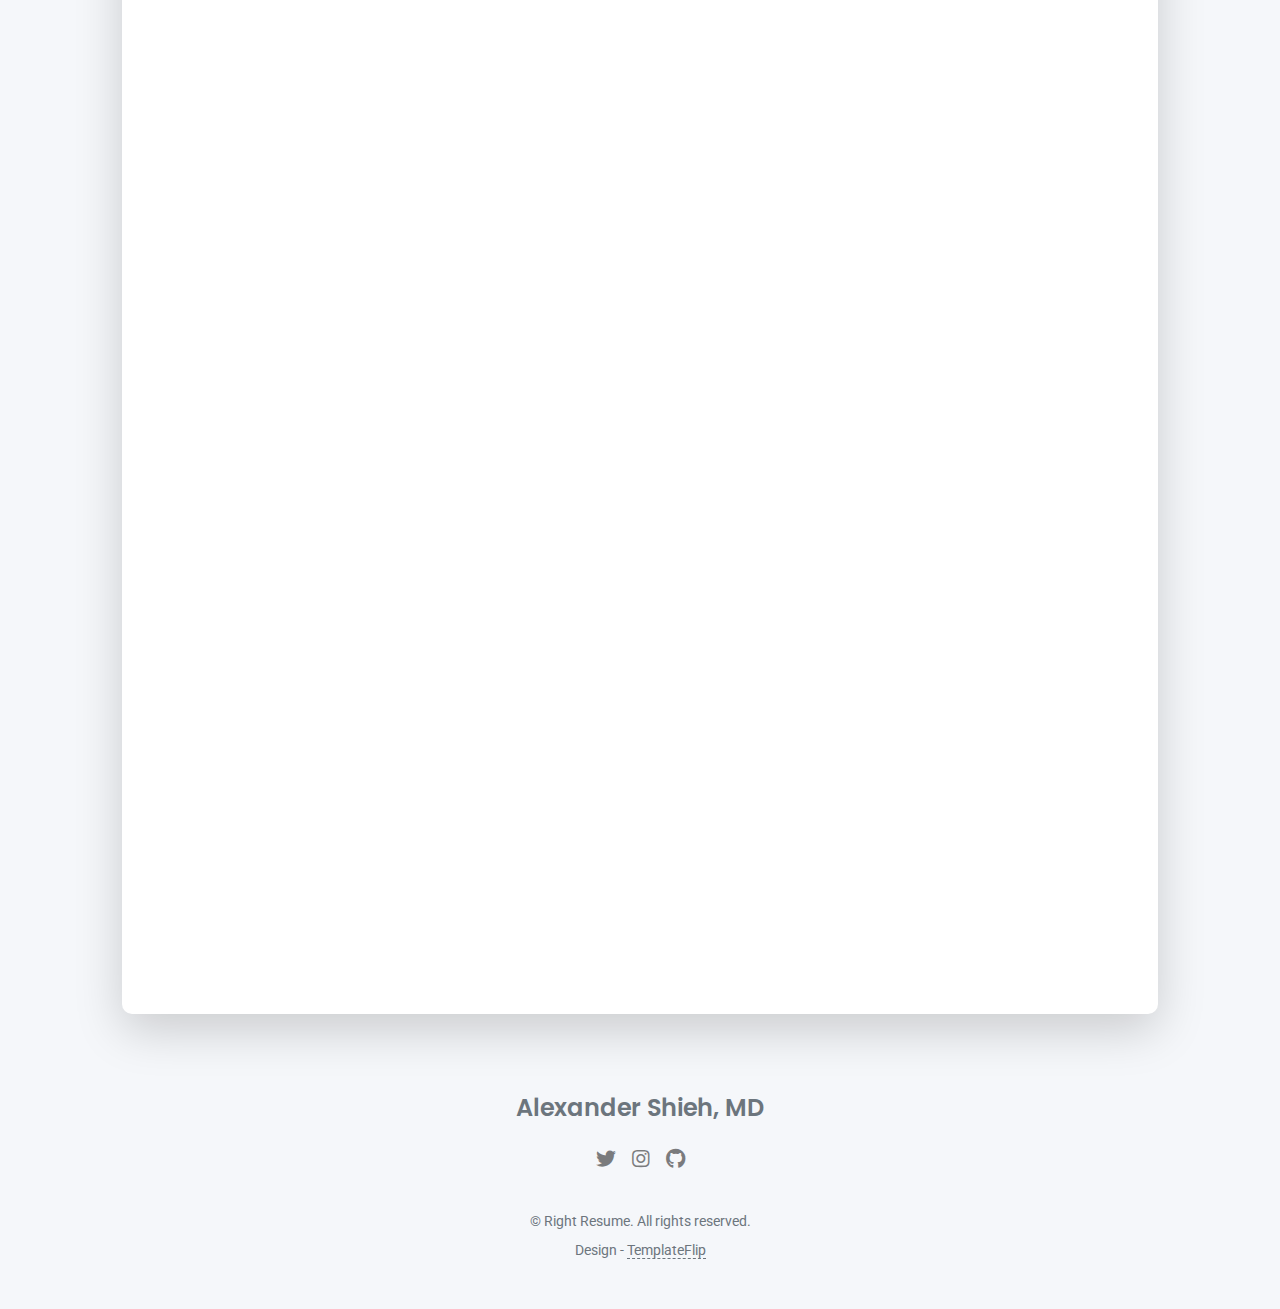
==== commit a148f348: "Update page" ====
--- a/index.html
+++ b/index.html
@@ -99,16 +99,18 @@
       </div>
     </div>
   </div>
-  <hr class="d-print-none"/>
-  <div class="page-break"></div>
-  <div class="education-section px-3 px-lg-4 pb-4">
+
+  <hr class="d-print-none"/>
+  <div class="page-break"></div>
+
+  <div class="education-section px-3 px-lg-4">
     <h2 class="h3 mb-4">Education</h2>
     <div class="timeline">
       <div class="timeline-card timeline-card-success card shadow-sm">
         <div class="card-body">
           <div class="h5 mb-1">Doctor of Medicine <span class="text-muted h6"> National Taiwan University</span></div>
           <div class="text-muted text-small mb-2">2016 - 2023</div>
-          <div>NTU Medical Student Association Director of Academics (2020-2021)<br/> NTU Department of Medical Education and Bioethics Creative Course Design Competition First Prize (2021)</div>
+          <div>NTU Medical Student Association Director of Academics (2020-2021)<br/> NTU Department of Medical Education and Bioethics Creative Course Design Competition First Prize (2021)<br/> Society of Cardiovascular CT (SCCT) Young Investigator Award First Runner Up (2023)</div>
         </div>
       </div>
       <div class="timeline-card timeline-card-success card shadow-sm">
@@ -118,43 +120,33 @@
           <div>NTU CSIE undergraduate research second prize & Appier first prize (2019). <br/> NTU CSIE undergraduate research Appier AI contribution award (2021).</div>
         </div>
       </div>
-      <!-- <div class="timeline-card timeline-card-success card shadow-sm">
-        <div class="card-body">
-          <div class="h5 mb-1">Bachelor of Computer Science <span class="text-muted h6">from Regional College</span></div>
-          <div class="text-muted text-small mb-2">2007 - 2011</div>
-          <div>Override the digital divide with additional clickthroughs from DevOps. Nanotechnology immersion along the information highway will close the loop on focusing solely on the bottom line.</div>
-        </div>
-      </div>
-      <div class="timeline-card timeline-card-success card shadow-sm">
-        <div class="card-body">
-          <div class="h5 mb-1">Science and Mathematics <span class="text-muted h6">from Mt. High Scool</span></div>
-          <div class="text-muted text-small mb-2">1995 - 2007</div>
-          <div>User generated content in real-time will have multiple touchpoints for offshoring. Organically grow the holistic world view of disruptive innovation via workplace diversity and empowerment.</div>
-        </div>
-      </div> -->
-    </div>
-  </div>
-  <hr class="d-print-none"/>
+    </div>
+  </div>
+
+  <hr class="d-print-none"/>
+  <div class="page-break"></div>
+
   <div class="skills-section px-3 px-lg-4">
-    <h2 class="h3 mb-3">Professional Skills</h2>
+    <h2 class="h3 mb-3">Research Interests</h2>
     <div class="timeline">
       <div class="timeline-card timeline-card-primary card shadow-sm">
         <div class="card-body">
           <div class="h5 mb-1">Radiology AI <span class="text-muted h6"> </span></div>
-          <!-- <div class="text-muted text-small mb-2"> 2020 - Present</div> -->
-          <div>Segmentation, Lesion Detection, Radiomics Analysis.</div>
+          <div>Segmentation, Lesion Detection, Radiology-Pathology Correlation, Radiomics Analysis.</div>
         </div>
       </div>
       <div class="timeline-card timeline-card-primary card shadow-sm">
         <div class="card-body">
           <div class="h5 mb-1">Medical NLP <span class="text-muted h6"> </span></div>
-          <!-- <div class="text-muted text-small mb-2"> Summer 2022</div> -->
-          <div>EMR Analysis, Topic Modeling, Automated Evidence Based Medicine.</div>
-        </div>
-      </div>
-    </div>
-  </div>
-  <hr class="d-print-none"/>
+          <div>EMR Analysis, Language Models, Information Extraction, Topic Modeling, Automated Evidence Based Medicine.</div>
+        </div>
+      </div>
+    </div>
+  </div>
+  
+  <hr class="d-print-none"/>
+  <div class="page-break"></div>
+
   <div class="work-experience-section px-3 px-lg-4">
     <h2 class="h3 mb-4">Work Experience</h2>
     <div class="timeline">
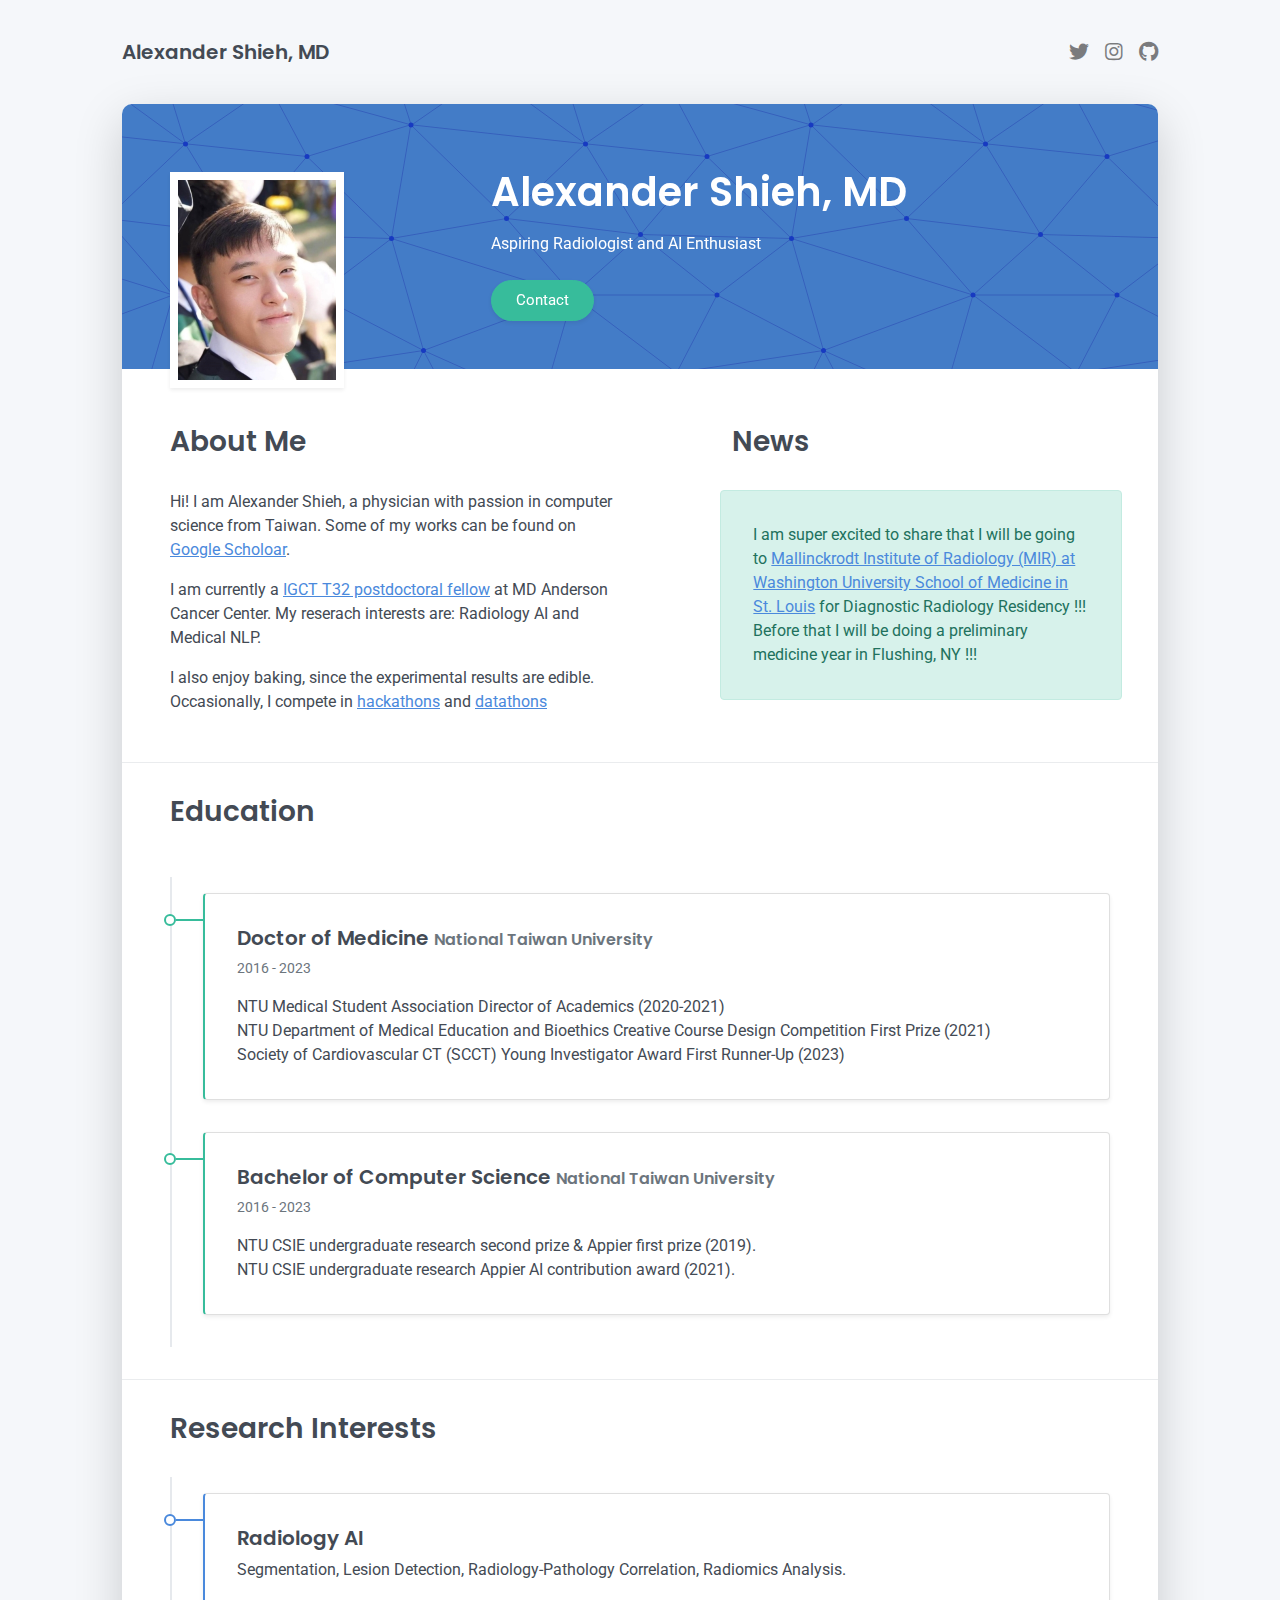
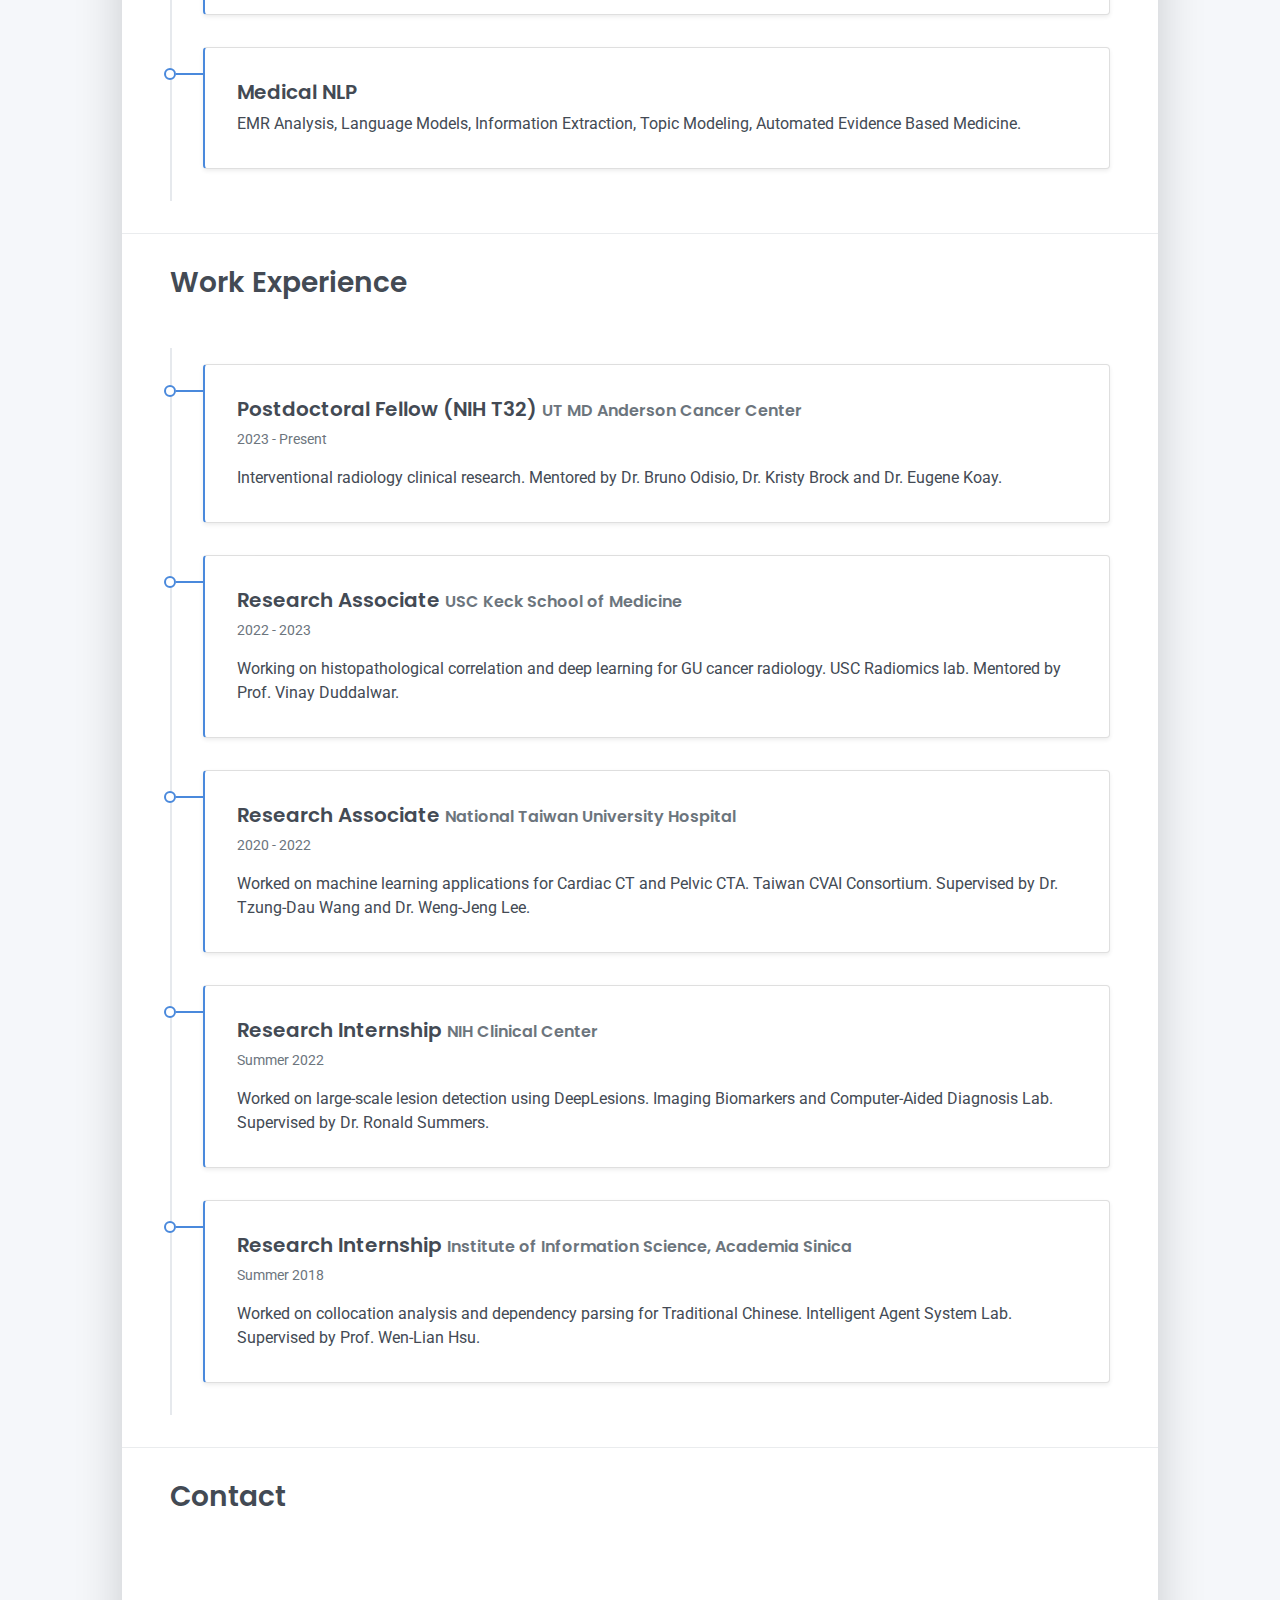
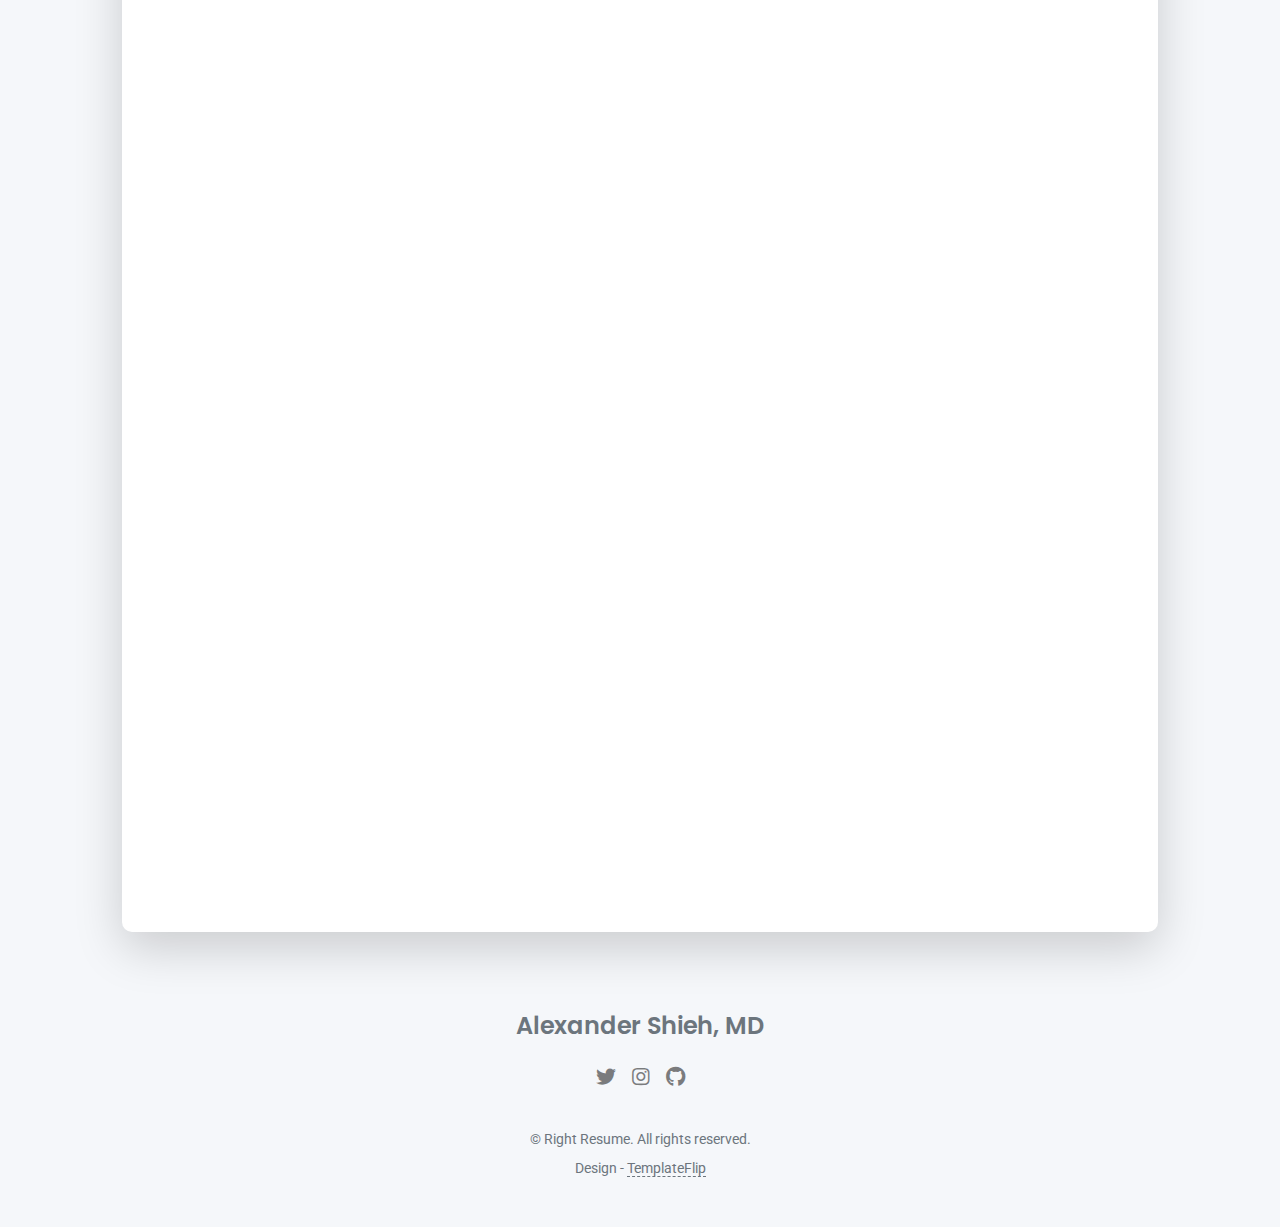
==== commit 015e33e3: "Update page" ====
--- a/index.html
+++ b/index.html
@@ -44,11 +44,7 @@
               </ul>
             </nav>
           </div>
-        </div>
-        <div class="alert alert-success" role="alert">
-          I am super excited to share that I will be going to <a href="https://www.mir.wustl.edu/match-day-2024/">Mallinckrodt Institute of Radiology (MIR) at Washington University School of Medicine in St. Louis</a> for Diagnostic Radiology Residency !!!
-          Before that I will be doing a preliminary medicine year in Flushing, NY !!!
-        </div>        
+        </div>      
       </div>
     </header>
     <div class="page-content">
@@ -71,30 +67,17 @@
     <div class="row">
       <div class="col-md-6">
         <h2 class="h3 mb-3">About Me</h2>
-        <p>Hi! I am  Alexander Shieh, a physician with passion in computer science from Taiwan. </p> 
+        <p>Hi! I am  Alexander Shieh, a physician with passion in computer science from Taiwan. Some of my works can be found on <a href="https://scholar.google.com/citations?user=HOygwdwAAAAJ&hl=en">Google Scholoar</a>. </p> 
         <p>I am currently a <a href="https://www.mdanderson.org/education-training/research-training/postdoctoral-training/postdoctoral-fellowships/igct-t32-training-program/current-trainees-alumni.html">IGCT T32 postdoctoral fellow</a> at MD Anderson Cancer Center. My reserach interests are: Radiology AI and Medical NLP.</p>
-        <p>I also enjoy baking, since the experimental results are edible. </p>
+        <p>I also enjoy baking, since the experimental results are edible. Occasionally, I compete in <a href="https://medium.com/hspectrum/h-spectrum-%E7%AC%AC%E4%B8%89%E5%B1%86-demo-day-%E6%9A%A8%E7%B5%90%E6%A5%AD%E5%BC%8F-%E5%8B%99%E5%AF%A6%E5%89%B5%E6%A5%AD-%E6%8E%A5%E8%BB%8C%E5%9C%8B%E9%9A%9B-%E8%8E%AB%E5%BF%98%E5%88%9D%E8%A1%B7-2fd57c17199c">hackathons</a> and <a href="https://www.linkedin.com/feed/update/urn:li:activity:7099547978805252096/">datathons</a> </p>
       </div>
       <div class="col-md-5 offset-md-1">
+        <h2 class="h3 mb-3">News</h2>
         <div class="row mt-2">
-          <div class="col-sm-4">
-            <div class="pb-1">Email</div>
-          </div>
-          <div class="col-sm-8">
-            <div class="pb-1 text-secondary">alexander.shieh@med.usc.edu</div>
-          </div>
-          <div class="col-sm-4">
-            <div class="pb-1">Phone</div>
-          </div>
-          <div class="col-sm-8">
-            <div class="pb-1 text-secondary">949-range(6,9)-4981</div>
-          </div>
-          <div class="col-sm-4">
-            <div class="pb-1">Research</div>
-          </div>
-          <div class="col-sm-8">
-            <div class="pb-1 text-secondary"><a href="https://scholar.google.com/citations?user=HOygwdwAAAAJ&hl=en">Google Scholoar</a></div>
-          </div>
+          <div class="alert alert-success" role="alert">
+            I am super excited to share that I will be going to <a href="https://www.mir.wustl.edu/match-day-2024/">Mallinckrodt Institute of Radiology (MIR) at Washington University School of Medicine in St. Louis</a> for Diagnostic Radiology Residency !!!
+            Before that I will be doing a preliminary medicine year in Flushing, NY !!!
+          </div>  
         </div>
       </div>
     </div>
@@ -110,7 +93,7 @@
         <div class="card-body">
           <div class="h5 mb-1">Doctor of Medicine <span class="text-muted h6"> National Taiwan University</span></div>
           <div class="text-muted text-small mb-2">2016 - 2023</div>
-          <div>NTU Medical Student Association Director of Academics (2020-2021)<br/> NTU Department of Medical Education and Bioethics Creative Course Design Competition First Prize (2021)<br/> Society of Cardiovascular CT (SCCT) Young Investigator Award First Runner Up (2023)</div>
+          <div>NTU Medical Student Association Director of Academics (2020-2021)<br/> NTU Department of Medical Education and Bioethics Creative Course Design Competition First Prize (2021)<br/> Society of Cardiovascular CT (SCCT) Young Investigator Award First Runner-Up (2023)</div>
         </div>
       </div>
       <div class="timeline-card timeline-card-success card shadow-sm">
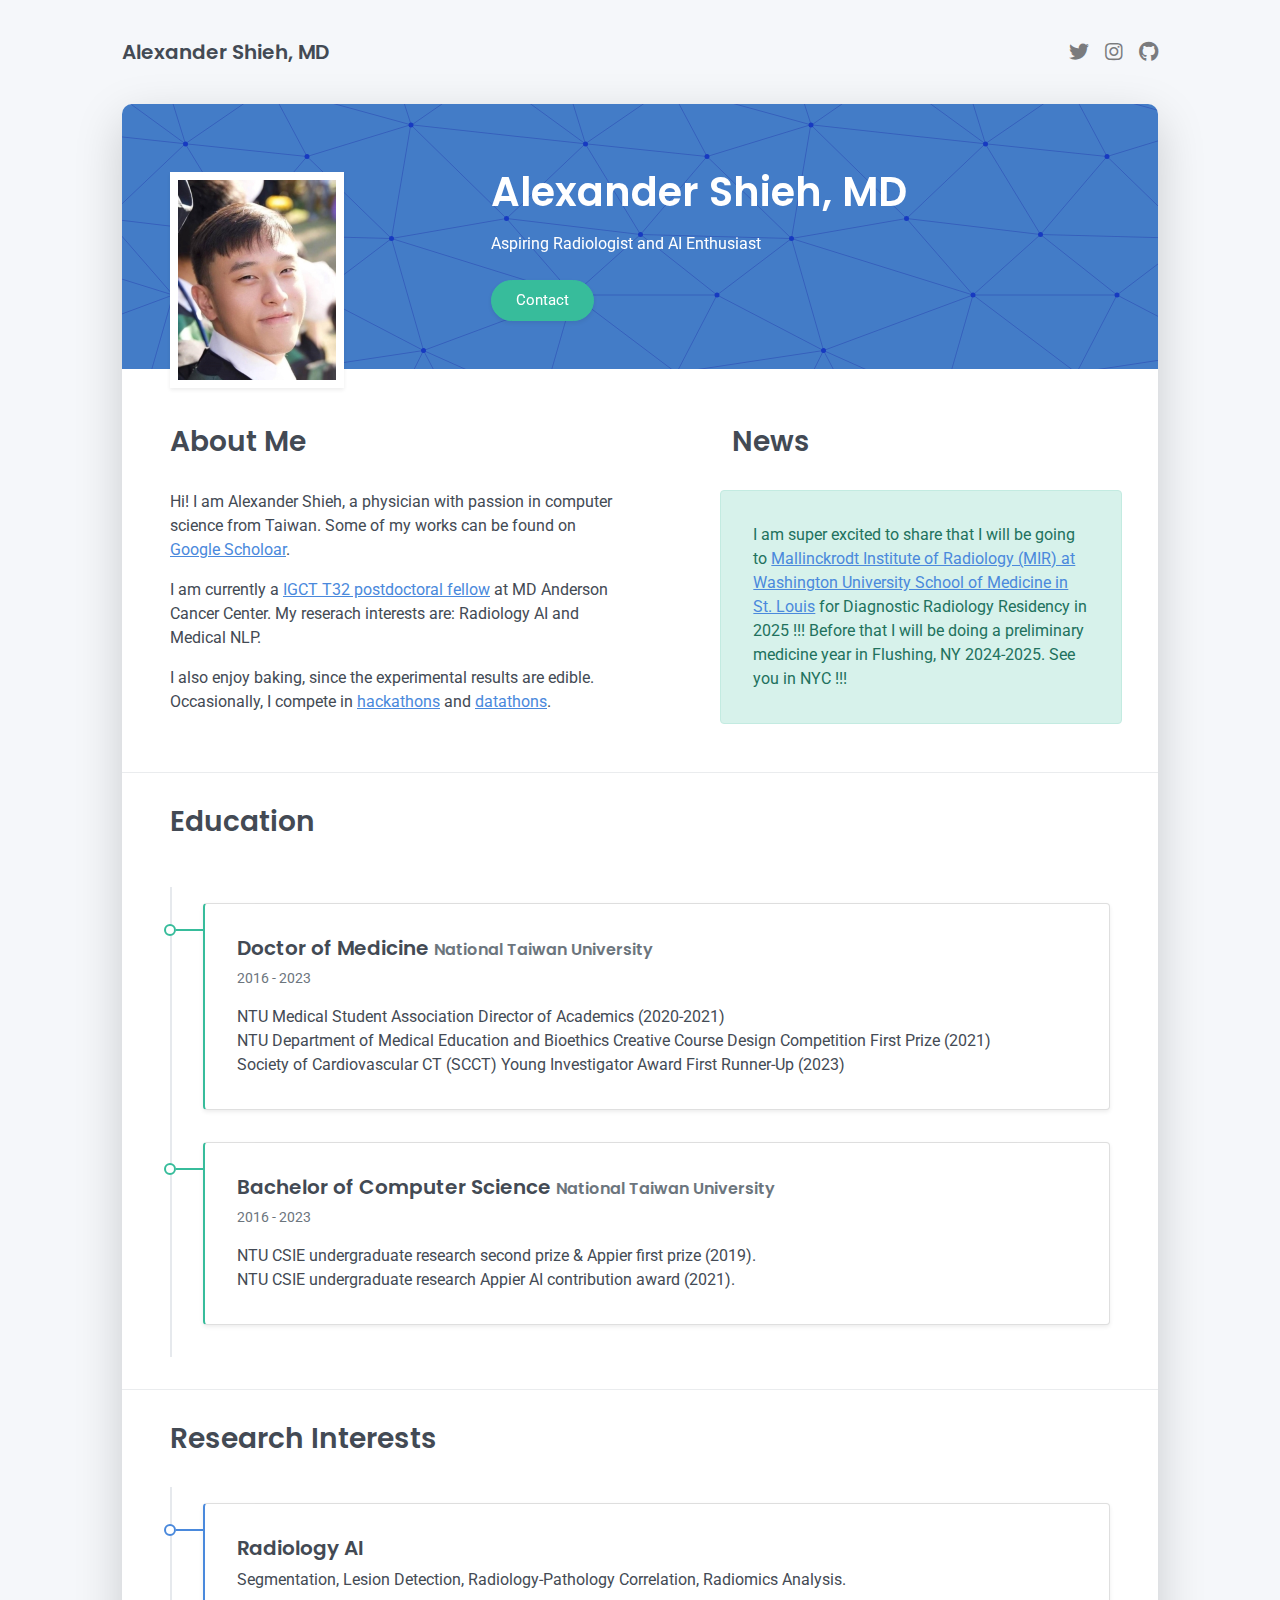
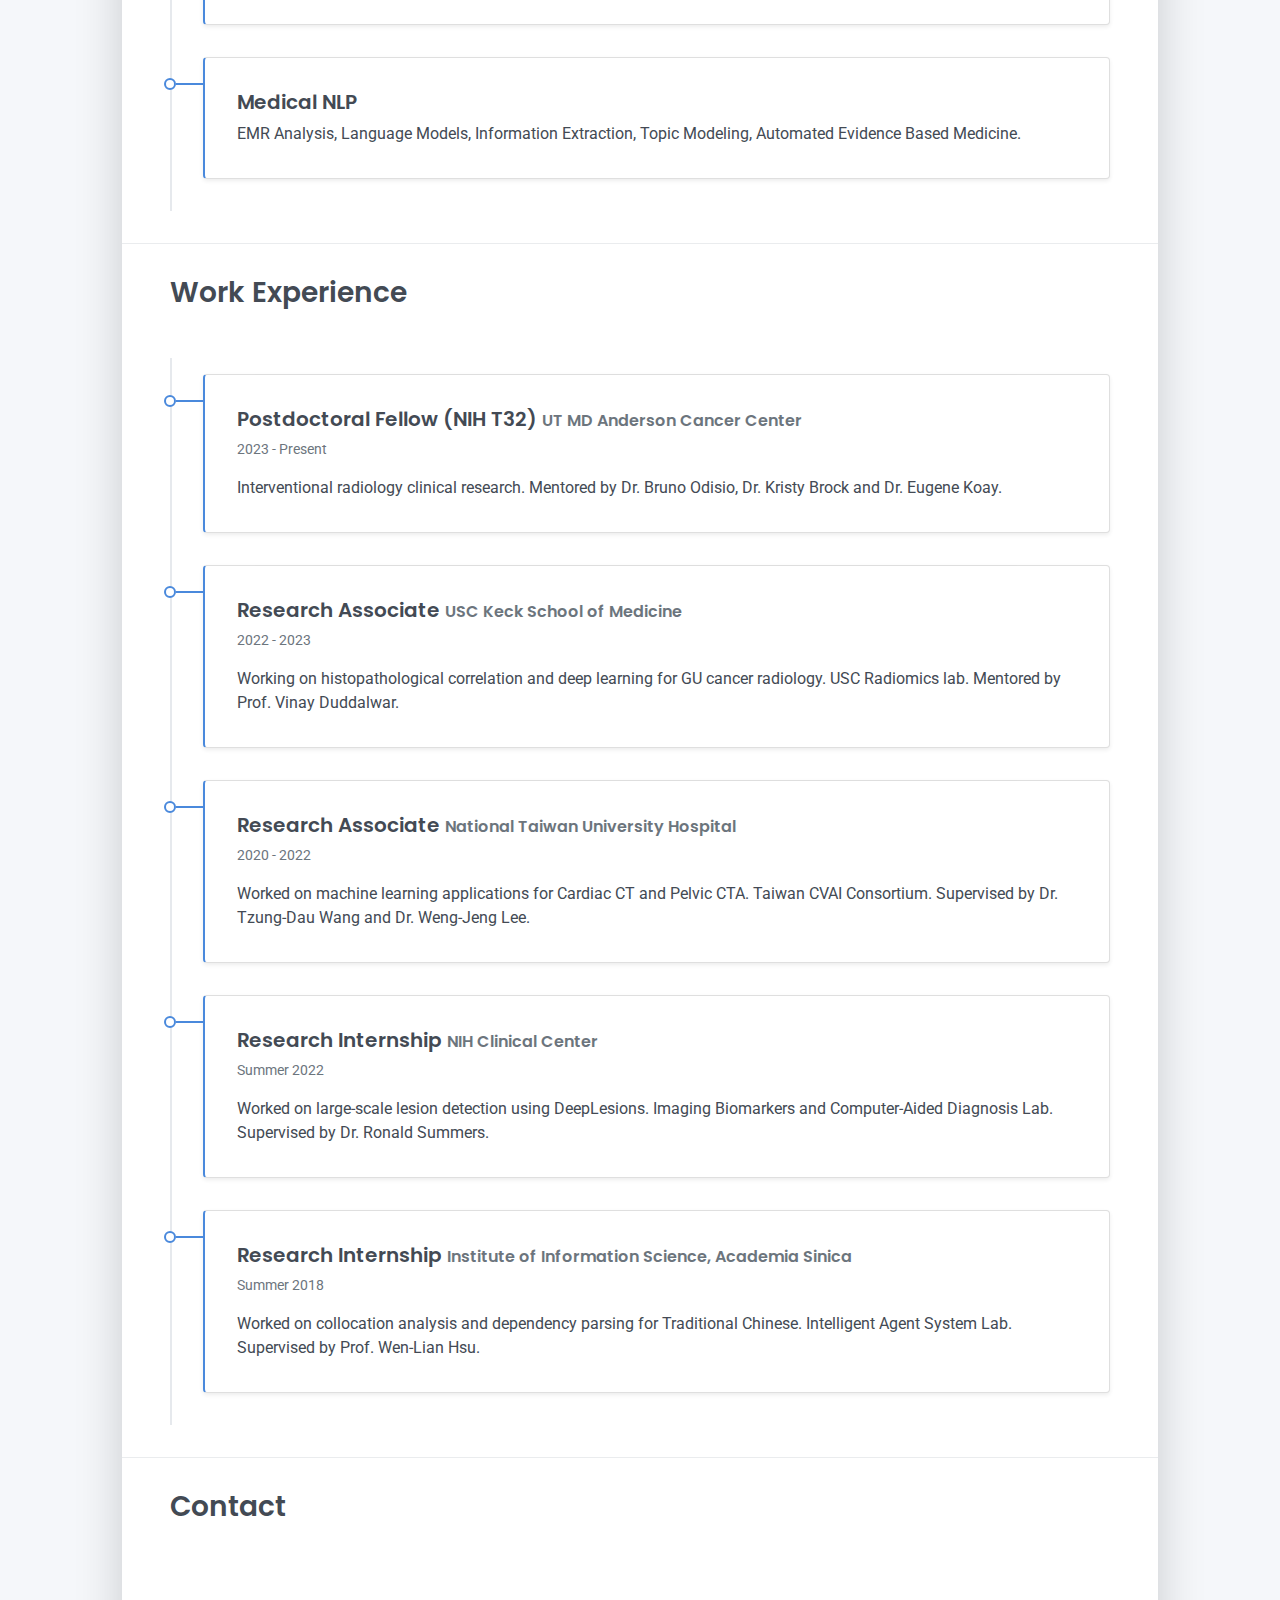
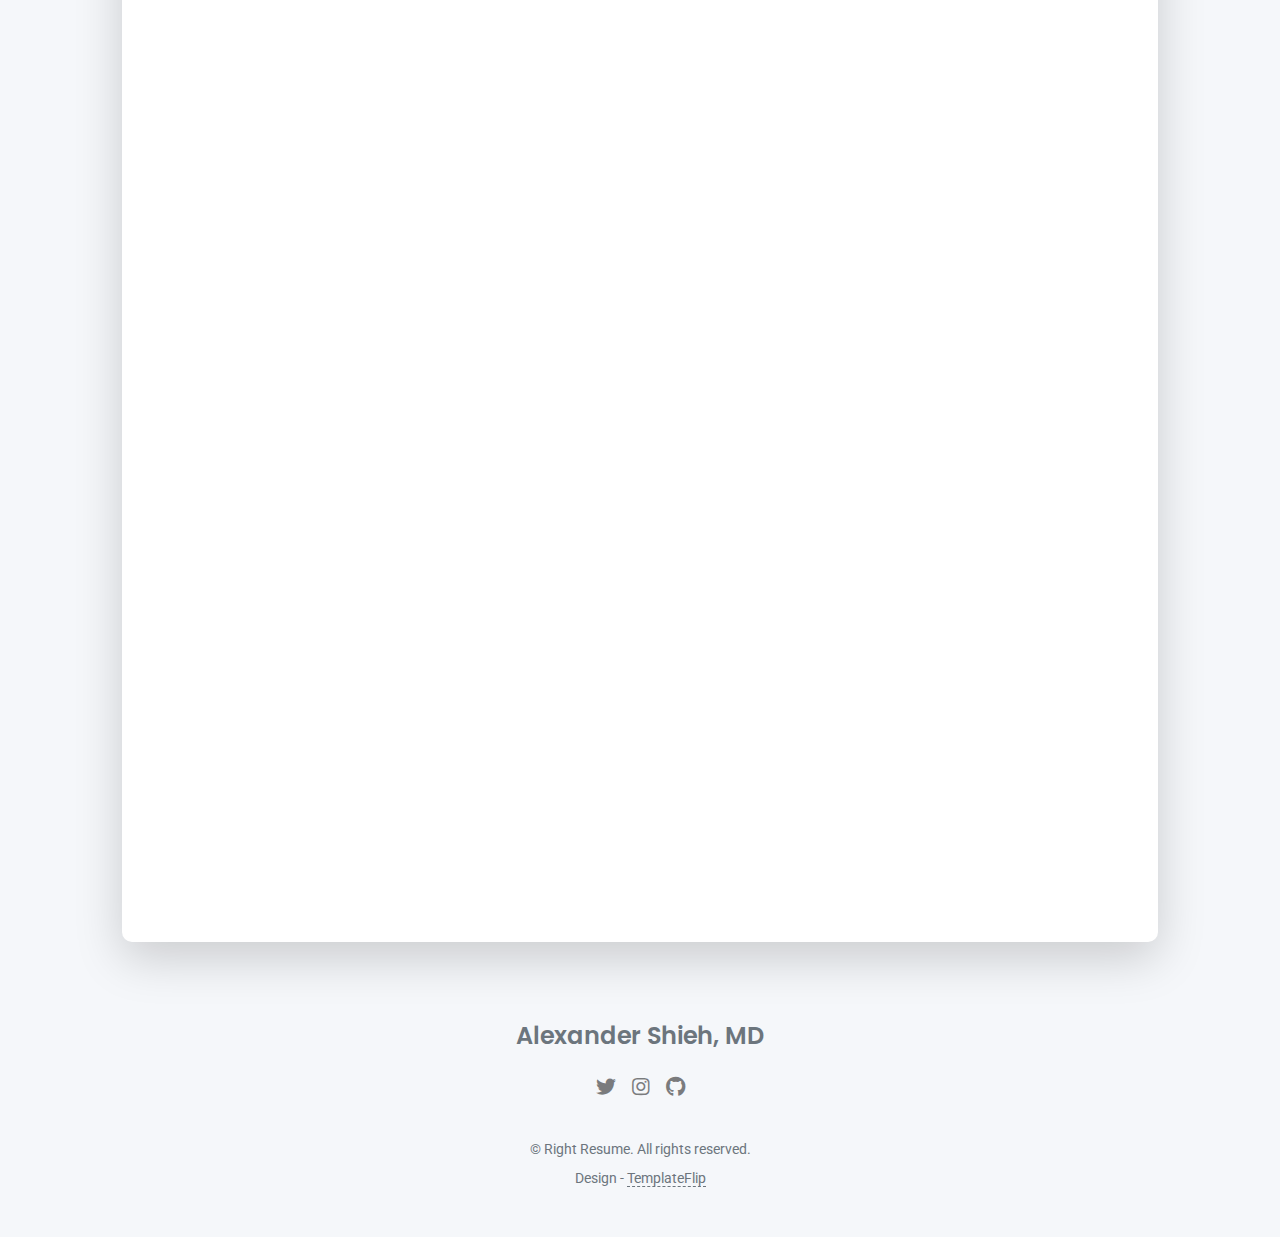
==== commit cead5175: "Update page" ====
--- a/index.html
+++ b/index.html
@@ -69,14 +69,14 @@
         <h2 class="h3 mb-3">About Me</h2>
         <p>Hi! I am  Alexander Shieh, a physician with passion in computer science from Taiwan. Some of my works can be found on <a href="https://scholar.google.com/citations?user=HOygwdwAAAAJ&hl=en">Google Scholoar</a>. </p> 
         <p>I am currently a <a href="https://www.mdanderson.org/education-training/research-training/postdoctoral-training/postdoctoral-fellowships/igct-t32-training-program/current-trainees-alumni.html">IGCT T32 postdoctoral fellow</a> at MD Anderson Cancer Center. My reserach interests are: Radiology AI and Medical NLP.</p>
-        <p>I also enjoy baking, since the experimental results are edible. Occasionally, I compete in <a href="https://medium.com/hspectrum/h-spectrum-%E7%AC%AC%E4%B8%89%E5%B1%86-demo-day-%E6%9A%A8%E7%B5%90%E6%A5%AD%E5%BC%8F-%E5%8B%99%E5%AF%A6%E5%89%B5%E6%A5%AD-%E6%8E%A5%E8%BB%8C%E5%9C%8B%E9%9A%9B-%E8%8E%AB%E5%BF%98%E5%88%9D%E8%A1%B7-2fd57c17199c">hackathons</a> and <a href="https://www.linkedin.com/feed/update/urn:li:activity:7099547978805252096/">datathons</a> </p>
+        <p>I also enjoy baking, since the experimental results are edible. Occasionally, I compete in <a href="https://medium.com/hspectrum/h-spectrum-%E7%AC%AC%E4%B8%89%E5%B1%86-demo-day-%E6%9A%A8%E7%B5%90%E6%A5%AD%E5%BC%8F-%E5%8B%99%E5%AF%A6%E5%89%B5%E6%A5%AD-%E6%8E%A5%E8%BB%8C%E5%9C%8B%E9%9A%9B-%E8%8E%AB%E5%BF%98%E5%88%9D%E8%A1%B7-2fd57c17199c">hackathons</a> and <a href="https://www.linkedin.com/feed/update/urn:li:activity:7099547978805252096/">datathons</a>. </p>
       </div>
       <div class="col-md-5 offset-md-1">
         <h2 class="h3 mb-3">News</h2>
         <div class="row mt-2">
           <div class="alert alert-success" role="alert">
-            I am super excited to share that I will be going to <a href="https://www.mir.wustl.edu/match-day-2024/">Mallinckrodt Institute of Radiology (MIR) at Washington University School of Medicine in St. Louis</a> for Diagnostic Radiology Residency !!!
-            Before that I will be doing a preliminary medicine year in Flushing, NY !!!
+            I am super excited to share that I will be going to <a href="https://www.mir.wustl.edu/match-day-2024/">Mallinckrodt Institute of Radiology (MIR) at Washington University School of Medicine in St. Louis</a> for Diagnostic Radiology Residency in 2025 !!!
+            Before that I will be doing a preliminary medicine year in Flushing, NY 2024-2025. See you in NYC !!!
           </div>  
         </div>
       </div>
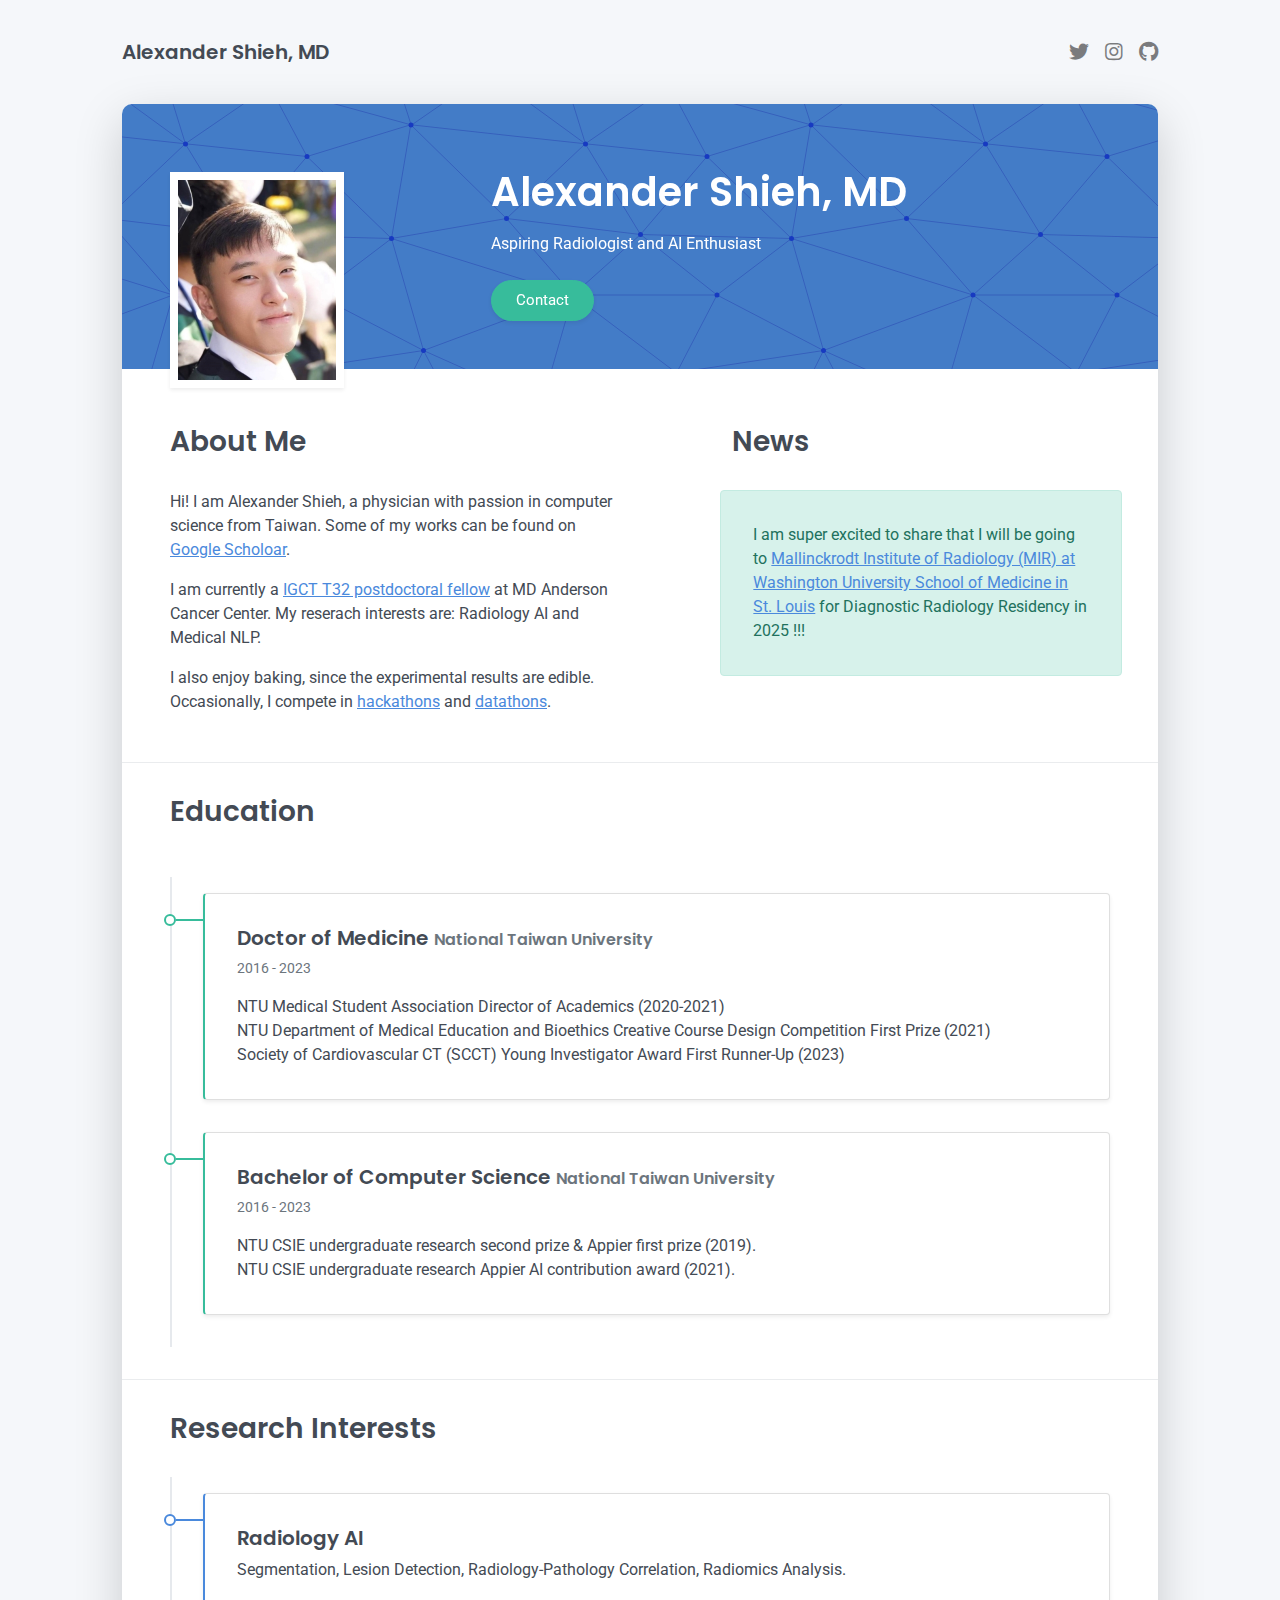
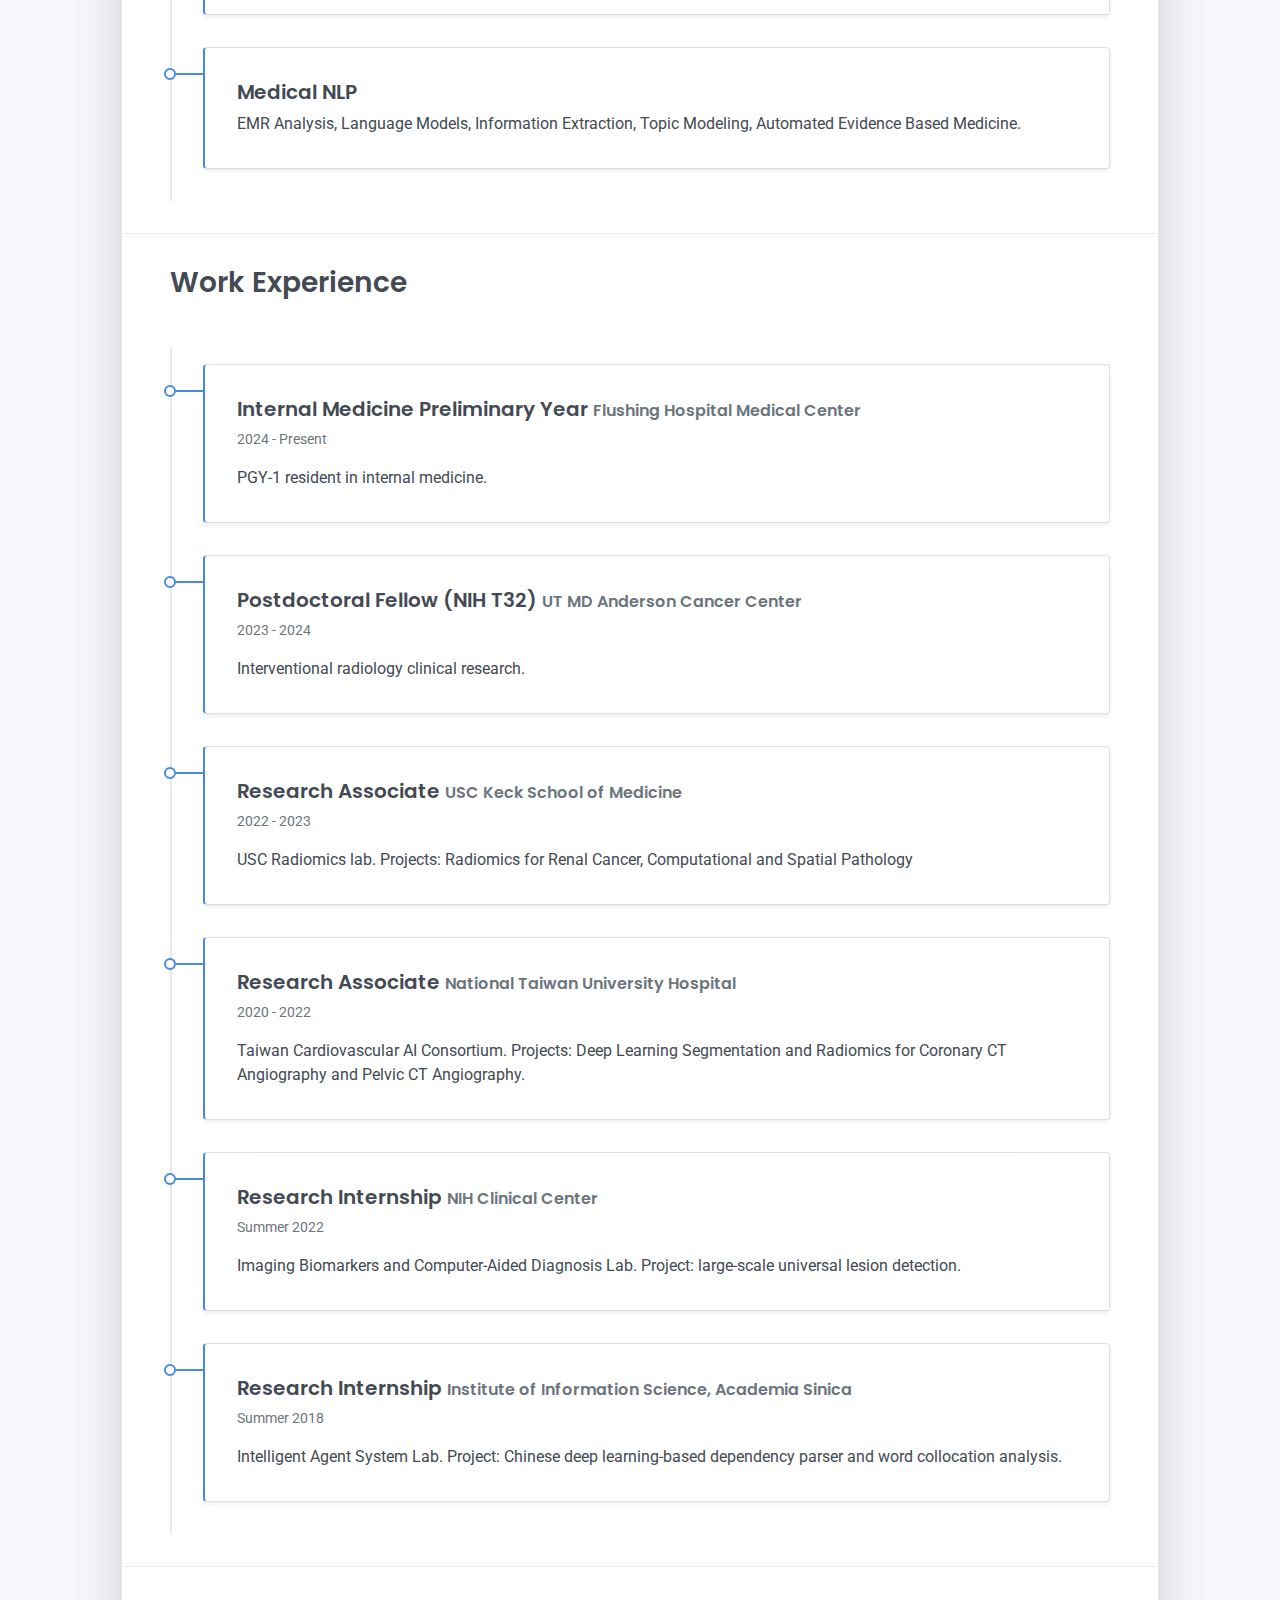
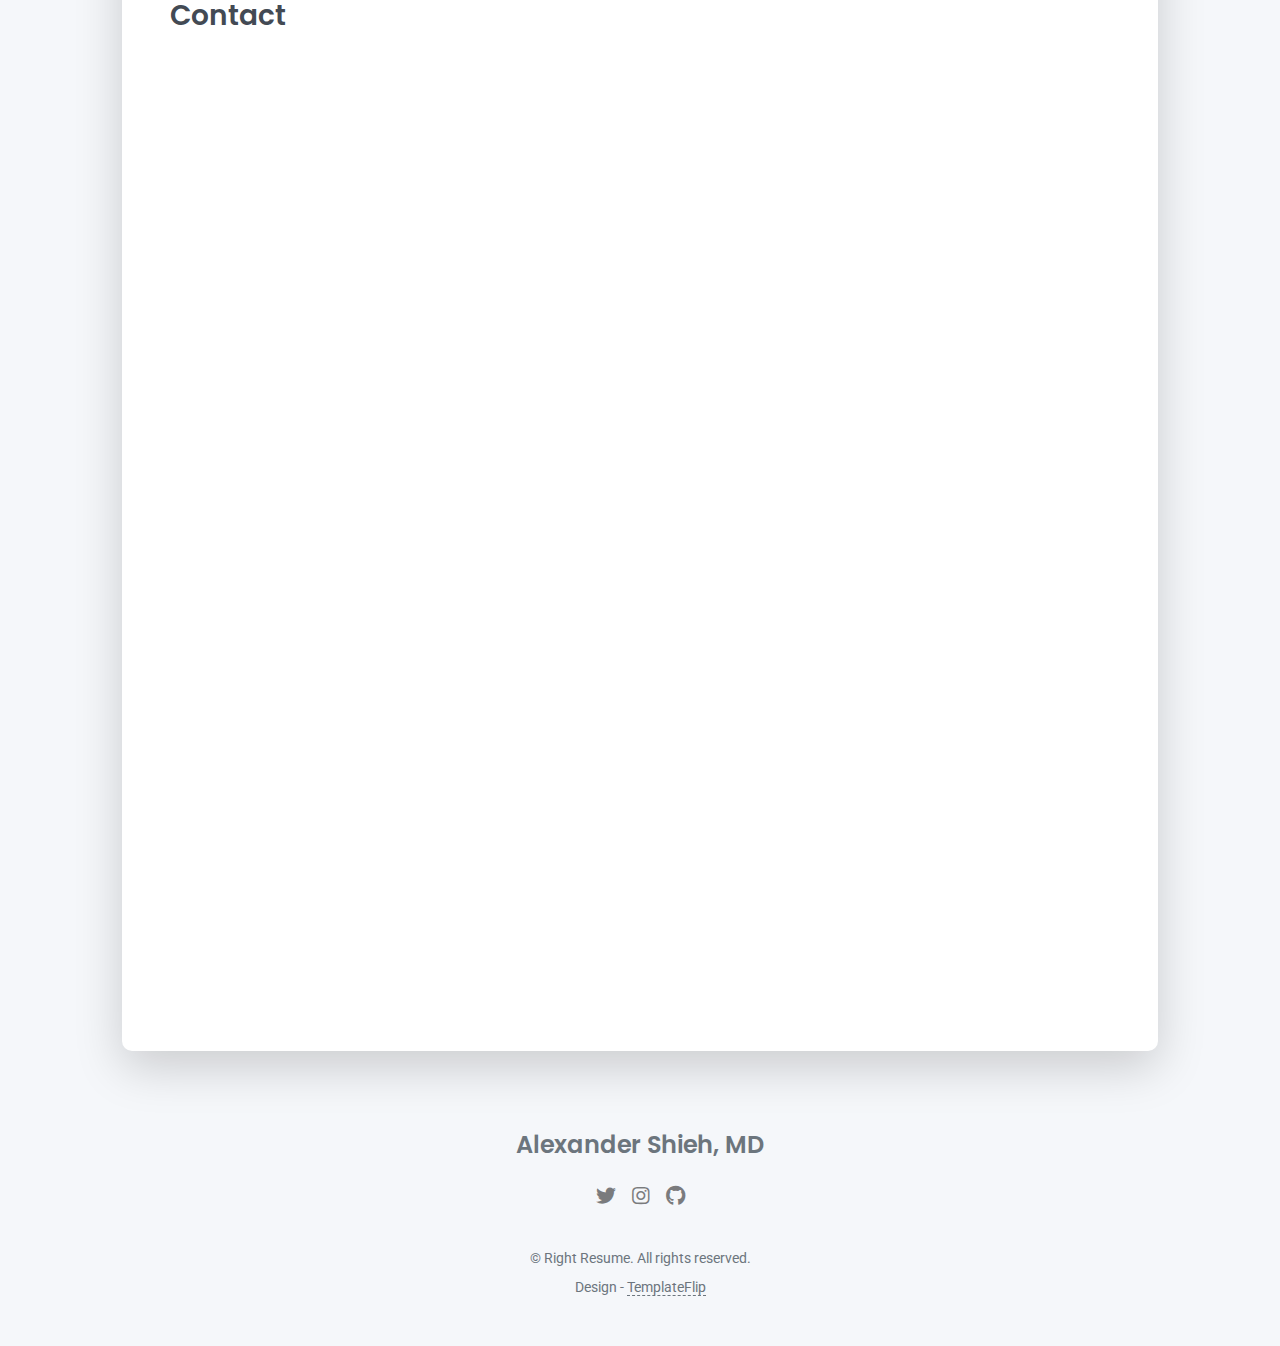
==== commit bcd6be22: "Update index.html" ====
--- a/index.html
+++ b/index.html
@@ -76,7 +76,6 @@
         <div class="row mt-2">
           <div class="alert alert-success" role="alert">
             I am super excited to share that I will be going to <a href="https://www.mir.wustl.edu/match-day-2024/">Mallinckrodt Institute of Radiology (MIR) at Washington University School of Medicine in St. Louis</a> for Diagnostic Radiology Residency in 2025 !!!
-            Before that I will be doing a preliminary medicine year in Flushing, NY 2024-2025. See you in NYC !!!
           </div>  
         </div>
       </div>
@@ -135,37 +134,44 @@
     <div class="timeline">
       <div class="timeline-card timeline-card-primary card shadow-sm">
         <div class="card-body">
+          <div class="h5 mb-1">Internal Medicine Preliminary Year <span class="text-muted h6">Flushing Hospital Medical Center</span></div>
+          <div class="text-muted text-small mb-2"> 2024 - Present</div>
+          <div>PGY-1 resident in internal medicine.</div>
+        </div>
+      </div>
+      <div class="timeline-card timeline-card-primary card shadow-sm">
+        <div class="card-body">
           <div class="h5 mb-1">Postdoctoral Fellow (NIH T32) <span class="text-muted h6">UT MD Anderson Cancer Center</span></div>
-          <div class="text-muted text-small mb-2"> 2023 - Present</div>
-          <div>Interventional radiology clinical research. Mentored by Dr. Bruno Odisio, Dr. Kristy Brock and Dr. Eugene Koay.</div>
+          <div class="text-muted text-small mb-2"> 2023 - 2024</div>
+          <div>Interventional radiology clinical research.</div>
         </div>
       </div>
       <div class="timeline-card timeline-card-primary card shadow-sm">
         <div class="card-body">
           <div class="h5 mb-1">Research Associate <span class="text-muted h6"> USC Keck School of Medicine</span></div>
           <div class="text-muted text-small mb-2"> 2022 - 2023</div>
-          <div>Working on histopathological correlation and deep learning for GU cancer radiology. USC Radiomics lab. Mentored by Prof. Vinay Duddalwar.</div>
+          <div>USC Radiomics lab. Projects: Radiomics for Renal Cancer, Computational and Spatial Pathology</div>
         </div>
       </div>
       <div class="timeline-card timeline-card-primary card shadow-sm">
         <div class="card-body">
           <div class="h5 mb-1">Research Associate <span class="text-muted h6"> National Taiwan University Hospital</span></div>
           <div class="text-muted text-small mb-2"> 2020 - 2022</div>
-          <div>Worked on machine learning applications for Cardiac CT and Pelvic CTA. Taiwan CVAI Consortium. Supervised by Dr. Tzung-Dau Wang and Dr. Weng-Jeng Lee.</div>
+          <div>Taiwan Cardiovascular AI Consortium. Projects: Deep Learning Segmentation and Radiomics for Coronary CT Angiography and Pelvic CT Angiography. </div>
         </div>
       </div>
       <div class="timeline-card timeline-card-primary card shadow-sm">
         <div class="card-body">
           <div class="h5 mb-1">Research Internship <span class="text-muted h6"> NIH Clinical Center</span></div>
           <div class="text-muted text-small mb-2"> Summer 2022</div>
-          <div>Worked on large-scale lesion detection using DeepLesions. Imaging Biomarkers and Computer-Aided Diagnosis Lab. Supervised by Dr. Ronald Summers.</div>
+          <div>Imaging Biomarkers and Computer-Aided Diagnosis Lab. Project: large-scale universal lesion detection.</div>
         </div>
       </div>
       <div class="timeline-card timeline-card-primary card shadow-sm">
         <div class="card-body">
           <div class="h5 mb-1">Research Internship <span class="text-muted h6"> Institute of Information Science, Academia Sinica</span></div>
           <div class="text-muted text-small mb-2"> Summer 2018</div>
-          <div>Worked on collocation analysis and dependency parsing for Traditional Chinese. Intelligent Agent System Lab. Supervised by Prof. Wen-Lian Hsu.</div>
+          <div>Intelligent Agent System Lab. Project: Chinese deep learning-based dependency parser and word collocation analysis.</div>
         </div>
       </div>
     </div>
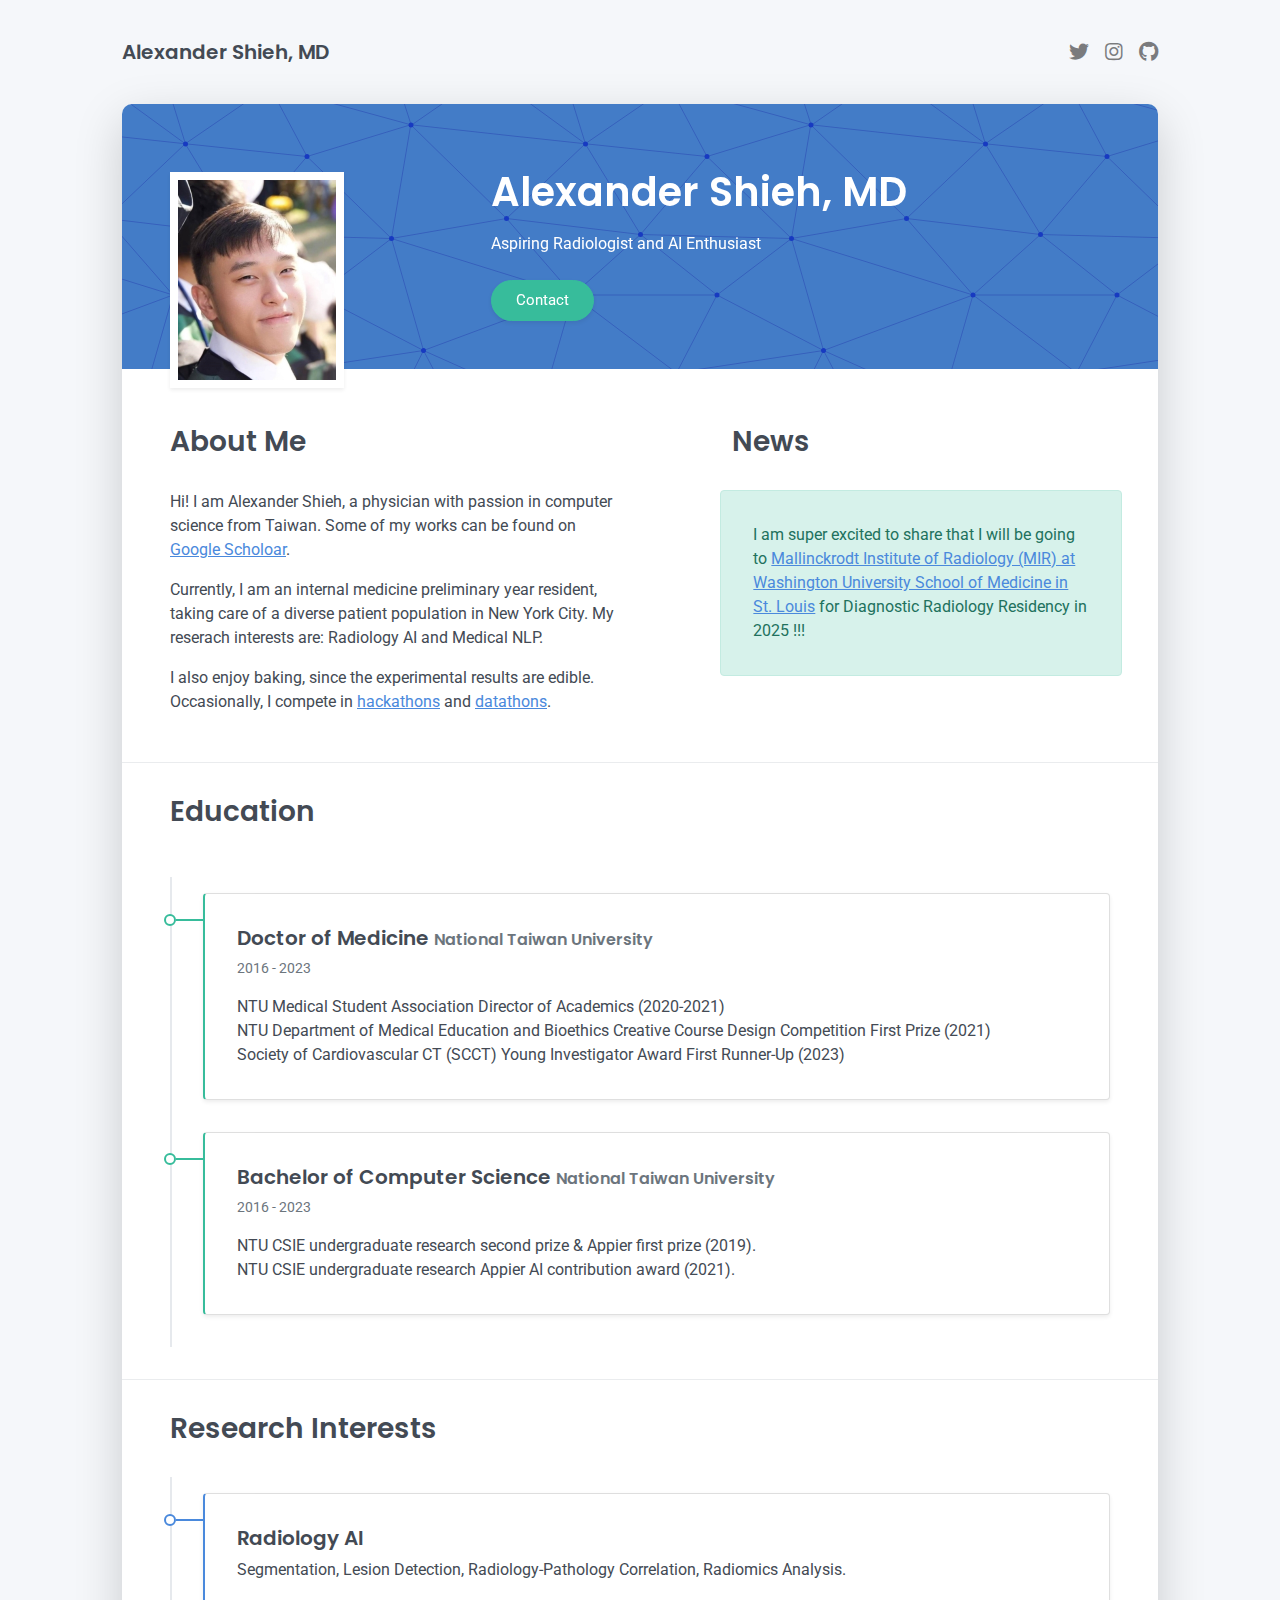
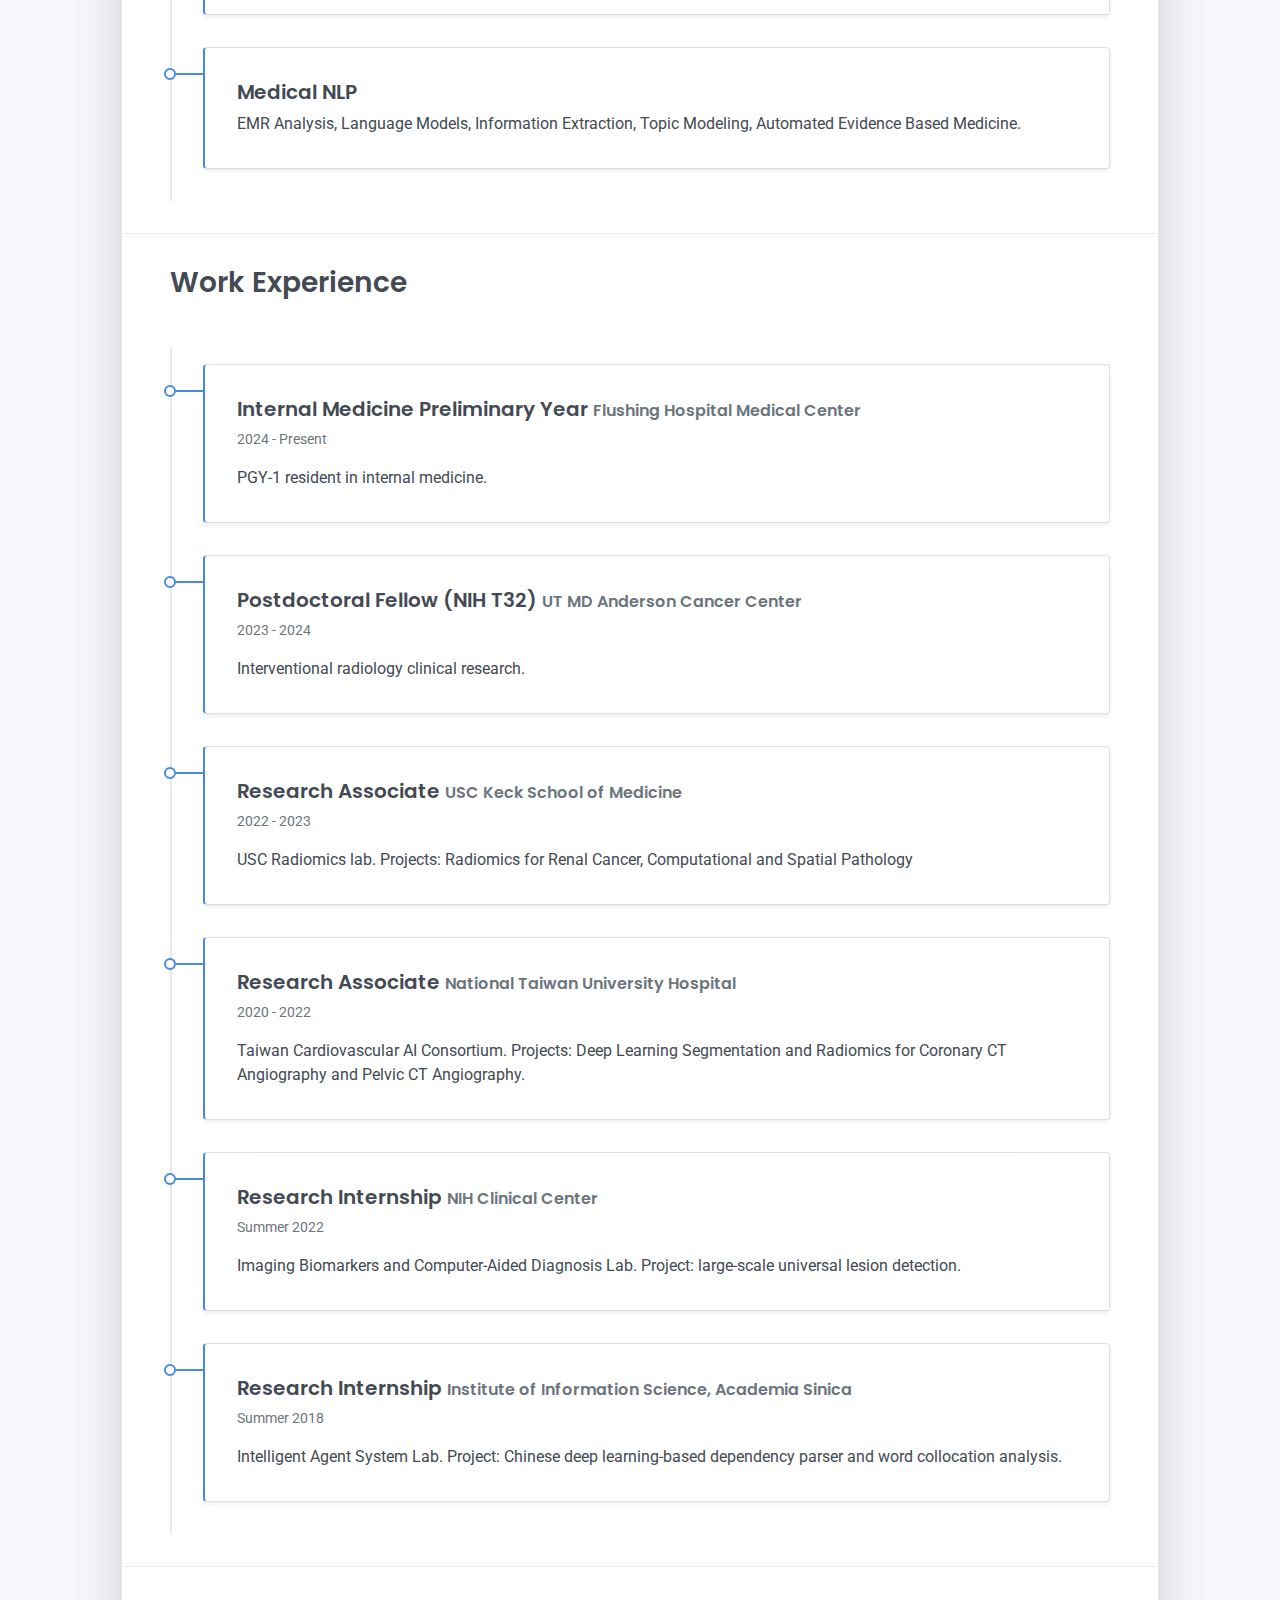
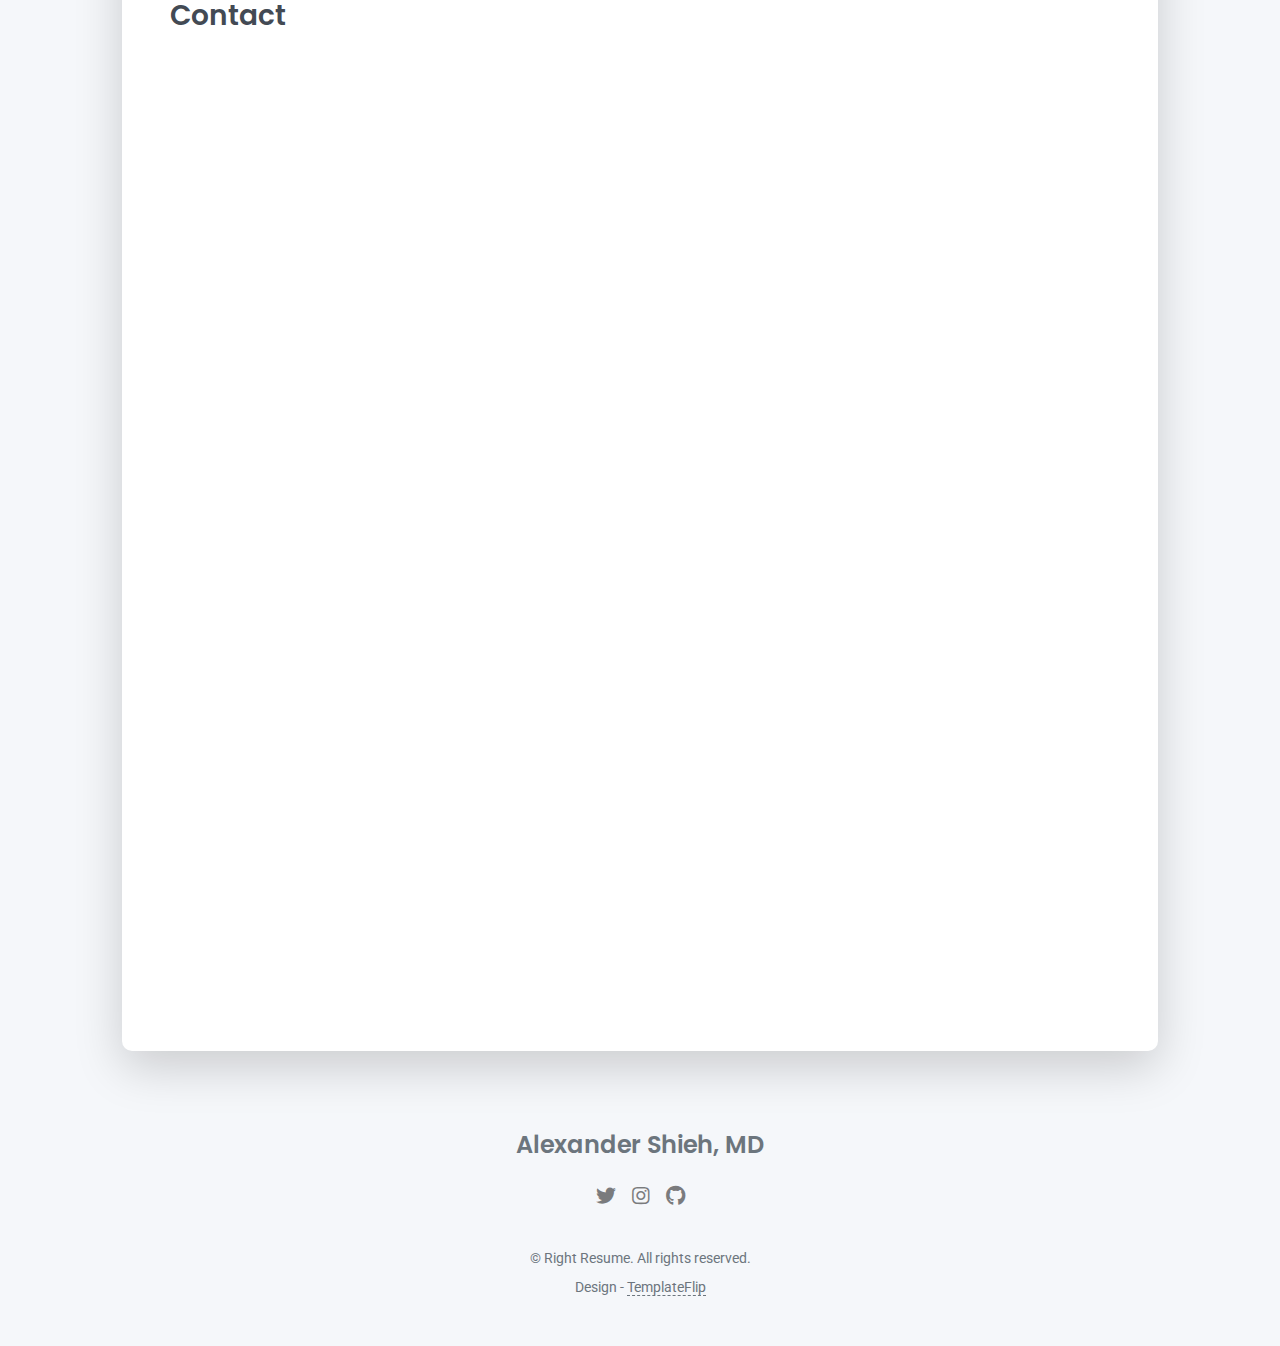
==== commit 4e00f2e5: "Update index.html" ====
--- a/index.html
+++ b/index.html
@@ -67,8 +67,8 @@
     <div class="row">
       <div class="col-md-6">
         <h2 class="h3 mb-3">About Me</h2>
-        <p>Hi! I am  Alexander Shieh, a physician with passion in computer science from Taiwan. Some of my works can be found on <a href="https://scholar.google.com/citations?user=HOygwdwAAAAJ&hl=en">Google Scholoar</a>. </p> 
-        <p>I am currently a <a href="https://www.mdanderson.org/education-training/research-training/postdoctoral-training/postdoctoral-fellowships/igct-t32-training-program/current-trainees-alumni.html">IGCT T32 postdoctoral fellow</a> at MD Anderson Cancer Center. My reserach interests are: Radiology AI and Medical NLP.</p>
+        <p>Hi! I am Alexander Shieh, a physician with passion in computer science from Taiwan. Some of my works can be found on <a href="https://scholar.google.com/citations?user=HOygwdwAAAAJ&hl=en">Google Scholoar</a>. </p> 
+        <p>Currently, I am an internal medicine preliminary year resident, taking care of a diverse patient population in New York City. My reserach interests are: Radiology AI and Medical NLP.</p>
         <p>I also enjoy baking, since the experimental results are edible. Occasionally, I compete in <a href="https://medium.com/hspectrum/h-spectrum-%E7%AC%AC%E4%B8%89%E5%B1%86-demo-day-%E6%9A%A8%E7%B5%90%E6%A5%AD%E5%BC%8F-%E5%8B%99%E5%AF%A6%E5%89%B5%E6%A5%AD-%E6%8E%A5%E8%BB%8C%E5%9C%8B%E9%9A%9B-%E8%8E%AB%E5%BF%98%E5%88%9D%E8%A1%B7-2fd57c17199c">hackathons</a> and <a href="https://www.linkedin.com/feed/update/urn:li:activity:7099547978805252096/">datathons</a>. </p>
       </div>
       <div class="col-md-5 offset-md-1">
